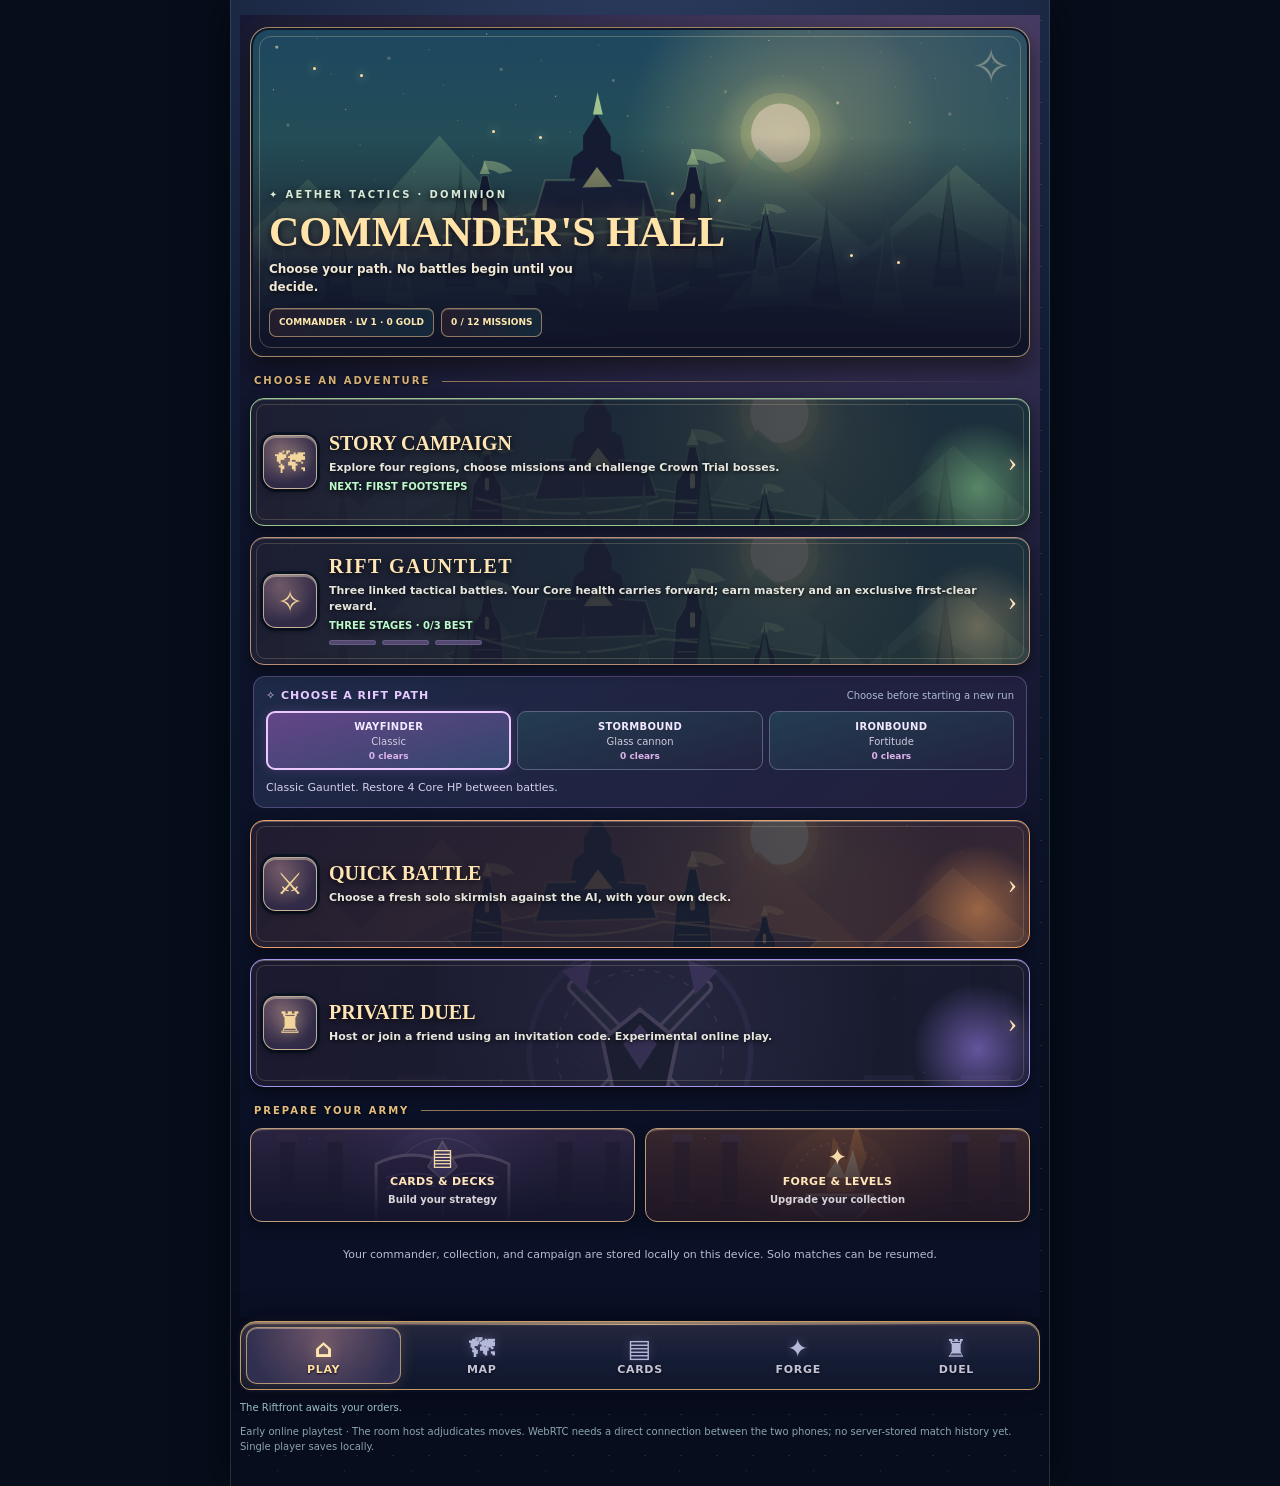
==== index.html @ 0185f3c9 "Expose all 60 mastery cards, progress filters and six career contracts directly in Forge" ====
<!doctype html>
<html lang="en"><head><meta charset="utf-8"><meta name="viewport" content="width=device-width,initial-scale=1,viewport-fit=cover">
<title>Aether Tactics: Dominion — Four Painted Tactical Spells v4.5.5</title>
<meta name="theme-color" content="#17162b"><meta name="description" content="Richer detailed 32-bit-era pixel fantasy. A 55° tactical floating island in a luminous rift.">
<meta name="apple-mobile-web-app-capable" content="yes"><meta name="apple-mobile-web-app-title" content="Dominion">
<link rel="manifest" href="./manifest.webmanifest"><link rel="icon" href="./icon-192.png" sizes="192x192"><link rel="apple-touch-icon" href="./apple-touch-icon.png">
<link rel="stylesheet" href="./v04-style.css"><link rel="stylesheet" href="./v05-style.css"><link rel="stylesheet" href="./v06-style.css"><link rel="stylesheet" href="./v08-onescreen.css"><link rel="stylesheet" href="./v15-grimoire.css"><link rel="stylesheet" href="./v16-ui.css"><link rel="stylesheet" href="./v17-layout.css"><link rel="stylesheet" href="./v18-abilities.css"><link rel="stylesheet" href="./v20-expansion.css"><link rel="stylesheet" href="./v21-progression.css"><link rel="stylesheet" href="./v22-balance.css"><link rel="stylesheet" href="./v30-shell.css?v=31"><link rel="stylesheet" href="./v32-celestial.css?v=32"><link rel="stylesheet" href="./v33-art-fixes.css?v=33"><link rel="stylesheet" href="./v34-art.css?v=34"><link rel="stylesheet" href="./v38-qa.css?v=38"><link rel="stylesheet" href="./v41-campaign-atlas.css?v=41"><link rel="stylesheet" href="./v42-forge-scroll.css?v=42"><link rel="stylesheet" href="./v43-battle.css?v=43"><link rel="stylesheet" href="./v44-encounters.css?v=44"><link rel="stylesheet" href="./v441-bosses.css?v=441"><link rel="stylesheet" href="./v442-story.css?v=442"><link rel="stylesheet" href="./v443-epilogues.css?v=443"><link rel="stylesheet" href="./v444-intel.css?v=4441"><link rel="stylesheet" href="./v446-objective-hud.css?v=446"><link rel="stylesheet" href="./v448-campaign-prep.css?v=448"><link rel="stylesheet" href="./v449-counsel.css?v=449"><link rel="stylesheet" href="./v452-loadouts.css?v=452"><link rel="stylesheet" href="./v46-gauntlet.css?v=460"><link rel="stylesheet" href="./v461-rift-paths.css?v=461"><link rel="stylesheet" href="./v462-masteries.css?v=462">
</head><body><main id="game" data-tab="home">
<header class="battle-header"><div class="battle-brand"><h1 class="logo">AETHER <em>DOMINION</em></h1></div>
 <nav class="menu" aria-label="Game mode"><button id="mode-ai" class="modebtn active">SOLO</button><button id="mode-online" class="modebtn">DUEL</button></nav><div id="battle-mode-tag" class="battle-mode-tag">⚔ SOLO BATTLE</div>
 <div class="battle-actions"><button id="battle-home" type="button" class="smallbtn" aria-label="Open commander hall" title="Choose a game mode">⌂ <span>MENU</span></button><button id="reset" class="smallbtn" aria-label="Start a new match" title="New match">↻ <span>NEW</span></button></div></header>
<section class="lobby hidden" id="lobby"><button type="button" id="close-lobby" class="dismiss-room" aria-label="Close room setup">✕ CLOSE</button>
 <div class="lobby-title">✦ The Duel Chamber</div>
 <p>Battle another commander from anywhere. You host, your friend joins using the same room code. No login needed. Both players must keep the game open.</p>
 <div class="room-controls"><button class="primary" id="make-room">CREATE ROOM</button><input id="roomid" maxlength="8" autocomplete="off" spellcheck="false" placeholder="ROOM CODE" aria-label="Room code"><button class="outline" id="join-room">JOIN</button></div>
 <div id="roomstatus" class="room-status">Ready for a private two-player duel.</div><button class="outline hidden" id="invite" style="margin-top:8px">↗ SHARE INVITE LINK</button>
 <p style="margin-bottom:0">Experimental peer-to-peer connection uses public signaling relays. Some cellular networks may block it; if so, try Wi-Fi. Matches pause if either player disconnects.</p>
</section>
<section class="hud" aria-label="Match status"><div class="core"><div class="core-line"><label>YOUR CORE</label><div class="hpbig" id="selfhp">24 <small>/24</small></div></div><div class="meter"><i id="selfmeter"></i></div></div>
 <div class="mid"><div class="round-line"><small>RD</small><b id="round">1</b></div><span id="turnlabel">YOUR TURN</span></div>
 <div class="core enemy"><div class="core-line"><label>RIVAL CORE</label><div class="hpbig" id="rivalhp">24 <small>/24</small></div></div><div class="meter"><i id="rivalmeter"></i></div></div></section>
<section class="vista" aria-label="Riftfront battle arena"><div class="sky"><div class="moon"></div><div class="beam"></div><div class="mount back"></div><div class="mount"></div></div><div class="vista-top"><span id="arena-label">✦ RIFTFRONT</span><small id="arena-details">BLUE MOVE · RED ATTACK · VIOLET SPELL</small></div><div id="battle-warning" class="battle-warning hidden" role="status" aria-live="polite" aria-atomic="true"><strong id="battle-warning-title"></strong><span id="battle-warning-text"></span></div><div class="arena" id="vista-stage"><canvas id="battle-canvas" aria-label="Angled 32-bit-inspired pixel fantasy tactical battlefield" role="img"></canvas><div id="board" class="board" aria-label="Interactive tactical battlefield">Preparing commands...</div></div>
<div id="gameover" class="overlay hidden"><div class="modal"><div style="font-size:30px">✦</div><h2 id="resulttitle">BATTLE COMPLETE</h2><p id="resultdesc"></p><section id="campaign-epilogue" class="campaign-epilogue hidden" aria-label="Campaign outcome"><div class="epilogue-kicker" id="epilogue-kicker"></div><h3 id="epilogue-speaker"></h3><p id="epilogue-narrative"></p><div class="epilogue-footnote" id="epilogue-footnote"></div></section><button id="next-mission" type="button" class="result-rewards hidden">🗺 CONTINUE CAMPAIGN</button><button id="result-rewards" type="button" class="result-rewards">★ REWARDS & PROGRESS</button><button id="again" class="primary">FIGHT AGAIN</button></div></div></section>
<div class="legend"><span>✦ SPRING +1 AETH</span><span>⌃ RAISED +1 DAMAGE</span><span>◈ ROCKS BLOCK SHOTS</span><span>◆ TAP TILES, NOT SPRITES</span></div>
<section class="command-dock" aria-label="Your cards and turn controls">
 <div class="hint" role="status" aria-live="polite"><div id="instruction"><b>Select a card or allied tile.</b></div><small id="tip">Summon and conquer.</small></div>
 <div class="handtop"><div class="hand-label"><strong>HAND</strong><small id="deckcount"></small></div>
  <div class="hand-tools"><button id="profile-open" type="button" class="profile-open" aria-label="Your player XP and card upgrades">LV 1</button><div class="aeth" aria-label="Available Aeth">✦ <span id="aeth">3</span><small id="capacity"> / 3</small></div>
   <button type="button" id="card-guide" class="guide-open" aria-label="Open the Grimoire collection">▦ GRIMOIRE</button>
   <button type="button" id="rules" class="guide-help" aria-label="How to play" aria-haspopup="dialog">?</button></div>
 </div>
 <div id="hand" class="hand">Preparing cards...</div>
 <div class="actions"><button id="cycle" aria-label="Redraw selected card">↻ <span>REDRAW</span></button><button id="end" class="end">END TURN <span>→</span></button></div>
</section>
<section id="home-screen" class="tab-page" aria-label="Choose your activity">
 <div class="hall-hero"><span class="hall-kicker">✦ AETHER TACTICS · DOMINION</span><h2>COMMANDER'S HALL</h2><p>Choose your path. No battles begin until you decide.</p>
  <div class="hall-stats"><span id="home-player">COMMANDER · LV 1</span><span id="home-progress">0 / 12 MISSIONS</span></div></div>
 <button type="button" id="home-continue" class="hall-continue hidden"><span class="hall-symbol">↪</span><span><strong>CONTINUE YOUR BATTLE</strong><small id="home-current">Resume your saved match</small></span><span class="hall-arrow">›</span></button>
 <div class="hall-section-title">CHOOSE AN ADVENTURE</div>
 <button type="button" id="home-campaign" class="hall-choice hall-story"><span class="hall-symbol">🗺</span><span class="hall-choice-text"><strong>STORY CAMPAIGN</strong><small>Explore four regions, choose missions and challenge Crown Trial bosses.</small><em id="home-next-story">Begin with First Footsteps</em></span><span class="hall-arrow">›</span></button>
 <button type="button" id="home-gauntlet" class="hall-choice hall-gauntlet"><span class="hall-symbol">✧</span><span class="hall-choice-text"><strong>RIFT GAUNTLET</strong><small>Three linked tactical battles. Your Core health carries forward; earn mastery and an exclusive first-clear reward.</small><em id="home-gauntlet-status">READY · 0 / 3 STAGES</em><span class="rift-progress" aria-hidden="true"><i></i><i></i><i></i></span></span><span class="hall-arrow">›</span></button>
 <section class="rift-paths" id="v461-paths" aria-label="Choose your Rift Gauntlet path">
 <div class="rift-paths-heading"><span>✧ CHOOSE A RIFT PATH</span><small>Choose before starting a new run</small></div>
 <div class="rift-path-grid" role="group" aria-label="Gauntlet difficulty and route">
  <button type="button" data-rift-path="wayfinder" aria-pressed="true"><b>WAYFINDER</b><small>Classic</small><em id="rift-clear-wayfinder">0 clears</em></button>
  <button type="button" data-rift-path="stormbound" aria-pressed="false"><b>STORMBOUND</b><small>Glass cannon</small><em id="rift-clear-stormbound">0 clears</em></button>
  <button type="button" data-rift-path="ironbound" aria-pressed="false"><b>IRONBOUND</b><small>Fortitude</small><em id="rift-clear-ironbound">0 clears</em></button>
 </div>
 <p id="rift-path-detail" role="status">Restore 4 Core HP between battles.</p>
</section>
 <button type="button" id="home-quick" class="hall-choice hall-skirmish"><span class="hall-symbol">⚔</span><span class="hall-choice-text"><strong>QUICK BATTLE</strong><small>Choose a fresh solo skirmish against the AI, with your own deck.</small></span><span class="hall-arrow">›</span></button>
 <button type="button" id="home-duel" class="hall-choice hall-private"><span class="hall-symbol">♜</span><span class="hall-choice-text"><strong>PRIVATE DUEL</strong><small>Host or join a friend using an invitation code. Experimental online play.</small></span><span class="hall-arrow">›</span></button>
 <div class="hall-section-title">PREPARE YOUR ARMY</div>
 <div class="hall-shortcuts"><button type="button" id="home-cards">▤ <strong>CARDS & DECKS</strong><small>Build your strategy</small></button><button type="button" id="home-forge">✦ <strong>FORGE & LEVELS</strong><small>Upgrade your collection</small></button></div>
 <p class="hall-footnote">Your commander, collection, and campaign are stored locally on this device. Solo matches can be resumed.</p>
</section>
<section id="campaign-screen" class="tab-page hidden" aria-label="Riftfront campaign">
 <div class="page-top"><span class="eyebrow">DOMINION · STORY CAMPAIGN</span><h2>RIFTFRONT CONQUEST</h2><p>Conquer four regions. Face veteran commanders, unusual objectives and ancient guardians.</p></div>
 <div class="campaign-meta"><span id="campaign-count">0 / 12 MISSIONS</span><span id="campaign-stars">✦ 0 SIGILS</span></div>
 <div id="campaign-regions" class="campaign-regions"></div>
 <section class="trials-section"><div class="trials-head"><span>✧ ENDGAME</span><h3>THE CROWN TRIALS</h3><p>Three escalating ancient-guardian battles, unlocked by completing the campaign.</p></div><div id="trial-list" class="trial-list"></div></section>
</section>
<section id="duel-screen" class="tab-page hidden" aria-label="Online duels">
 <div class="page-top"><span class="eyebrow">COMMANDER VERSUS COMMANDER</span><h2>THE DUEL CHAMBER</h2><p>Bring your own 24-card deck and challenge a friend. Solo progress remains saved.</p></div>
 <div class="duel-features"><div><b>⚔ PRIVATE DUEL</b><p>Host or join using a shareable room code.</p></div><div><b>◇ FAIR PLAY</b><p>Card levels are equalized, and both decks are verified by the host.</p></div><div><b>◈ CONNECTION STATUS</b><p id="duel-connection">Not connected. Direct peer-to-peer play is experimental.</p></div></div>
 <button id="duel-launch" type="button" class="main-cta">OPEN DUEL CHAMBER</button>
 <button id="duel-return" type="button" class="secondary-cta">RETURN TO HALL</button>
 <button id="duel-solo" type="button" class="secondary-cta">RESTORE SOLO BATTLE</button>
 <div class="duel-note">Two physical devices and their network connection are required to verify live duels. No ranked matchmaking or remote account saves.</div>
</section>
<nav id="bottom-tabs" class="bottom-tabs" aria-label="Main game navigation">
 <button type="button" data-page="home" class="selected" aria-current="page"><span class="nav-icon">⌂</span><span>PLAY</span></button>
 <button type="button" data-page="campaign"><span class="nav-icon">🗺</span><span>MAP</span></button>
 <button type="button" data-page="cards"><span class="nav-icon">▤</span><span>CARDS</span></button>
 <button type="button" data-page="forge"><span class="nav-icon">✦</span><span>FORGE</span></button>
 <button type="button" data-page="duel"><span class="nav-icon">♜</span><span>DUEL</span></button>
</nav>
<section id="codex" class="codex hidden" role="dialog" aria-modal="true" aria-labelledby="codex-title">
  <div class="codex-panel">
    <div class="codex-header"><div><span class="codex-kicker">✧ COMMANDER'S REFERENCE</span><h2 id="codex-title">THE GRIMOIRE</h2></div><button type="button" id="codex-profile" class="build-deck-launch">★ LEVELS</button><button type="button" id="open-builder" class="build-deck-launch">⚒ BUILD DECK</button><button id="codex-close" class="codex-close" type="button" aria-label="Close card information">✕</button></div>
    <div id="codex-library" class="codex-library">
      <div id="codex-tabs" class="codex-tabs" role="group" aria-label="Cards to browse">
        <button type="button" data-tab="hand" class="active">HAND <span id="codex-hand-count">4</span></button>
        <button type="button" data-tab="deck">COLLECTION <span id="codex-deck-count">21</span></button>
      </div>
      <div id="codex-filters" class="codex-filters" role="group" aria-label="Card type"><button type="button" data-filter="all" class="active">ALL</button><button type="button" data-filter="units">UNITS</button><button type="button" data-filter="spells">SPELLS</button></div>
      <p id="codex-intro" class="codex-intro"></p>
      <div id="codex-list" class="codex-list" aria-label="Available card descriptions"></div>
    </div>
    <div id="codex-detail" class="codex-detail hidden">
      <button id="codex-back" class="codex-back" type="button">← CARD LIST</button>
      <div id="codex-detail-body" class="codex-detail-body"></div>
    </div>
    <div class="codex-footer"><span class="codex-safe-icon">✓</span> CARD REFERENCE · NO ACTIONS SPENT</div>
  </div>
</section>

<section id="deck-builder" class="deck-builder hidden" role="dialog" aria-modal="true" aria-labelledby="deck-builder-title">
 <div class="deck-panel">
 <header class="deck-header"><div><span>COMMANDER'S ARMORY</span><h2 id="deck-builder-title">BUILD YOUR DECK</h2><p id="deck-status">Choose a strategy for your next match.</p></div><button id="deck-close" type="button" aria-label="Close deck builder">✕</button></header>
 <div class="deck-content">
  <section class="loadout-vault" aria-label="Saved deck slots">
   <div class="loadout-vault-head"><strong>✦ COMMANDER'S DECK VAULT</strong><small>3 personal loadouts</small></div>
   <div id="deck-slots" class="deck-slots" role="group" aria-label="Choose a saved deck">
    <button type="button" data-slot="0">DECK I</button>
    <button type="button" data-slot="1">DECK II</button>
    <button type="button" data-slot="2">DECK III</button>
   </div>
   <div class="vault-name-row"><label for="deck-slot-name">DECK NAME</label>
    <input id="deck-slot-name" type="text" maxlength="24" autocomplete="off" spellcheck="false" placeholder="Name your strategy"></div>
   <p class="loadout-vault-note">Switching slots previews a deck. Saving equips it for your NEXT battle; your current match is untouched.</p>
  </section>
  <div id="deck-presets" class="deck-presets" role="group" aria-label="Choose a playstyle">
   <button type="button" data-preset="Balanced">BALANCED<small>Versatile</small></button>
   <button type="button" data-preset="Assault">ASSAULT<small>Aggressive</small></button>
   <button type="button" data-preset="Fortress">FORTRESS<small>Defensive</small></button>
   <button type="button" data-preset="Arcane">ARCANE<small>Spellcraft</small></button>
   <button type="button" data-preset="Skirmish">SKIRMISH<small>Mobility</small></button>
   <button type="button" data-preset="Echo">ECHO<small>Recursion</small></button>
   <button type="button" data-preset="Ritual">RITUAL<small>Sacrifice</small></button>
  </div>
  <div class="deck-tallies"><b><span id="deck-size">24/24</span> CARDS</b><span><b id="deck-unit-count">16</b> UNITS</span><span><b id="deck-spell-count">8</b> SPELLS</span></div>
  <p class="deck-instructions">Tap − to remove cards, then + to replace them. Up to 3 copies each; at least 12 units and 3 unit types; at most 2 mythics.</p>
  <div id="deck-cards" class="deck-cards" aria-label="Choose the contents of your deck"></div>
 </div>
 <footer class="deck-bottom"><p id="deck-validation" role="status">Deck ready.</p><div class="deck-buttons"><button type="button" id="deck-cancel">CANCEL</button><button type="button" id="deck-save">SAVE FOR NEXT MATCH</button></div></footer>
 </div>
</section>
<section id="player-profile" class="player-profile hidden" role="dialog" aria-modal="true" aria-labelledby="profile-title">
 <div class="profile-panel">
  <header class="profile-head"><div><span>✦ COMMANDER PROGRESSION</span><h2 id="profile-title">YOUR LEGACY</h2></div><button id="profile-close" type="button" aria-label="Close profile">✕</button></header>
  <div class="profile-body">
   <section class="profile-level-card">
    <div class="profile-rank"><div class="profile-level-number">LV <b id="player-level">1</b></div><div><strong>COMMANDER LEVEL</strong><small id="profile-xp-label">0 / 90 XP</small></div></div>
    <div class="profile-xp-bar"><i id="profile-xp-meter"></i></div>
    <div class="profile-currencies"><span>◈ <b id="profile-gold">0</b> GOLD</span><span>⚔ <b id="profile-wins">0</b> WINS</span><span>◆ <b id="profile-matches">0</b> MATCHES</span></div>
   </section>
   <section class="profile-rewards"><h3>LATEST MATCH</h3><p id="profile-reward-text">Complete a match to earn XP, gold and card copies.</p></section>
   <section class="rift-mastery" aria-label="Card mastery challenges"><div class="rift-mastery-heading"><span>✧ CARD MASTERIES</span><strong>BRONZE · SILVER · GOLD</strong></div><p>Play cards during solo battles to advance mastery. Earn a one-time gold reward for each tier on victory.</p><div class="v462-mastery-controls" role="group" aria-label="Filter card mastery list">
  <button type="button" data-mastery-filter="active" aria-pressed="true">PROGRESS</button>
  <button type="button" data-mastery-filter="all" aria-pressed="false">ALL 60</button>
  <button type="button" data-mastery-filter="gold" aria-pressed="false">GOLD</button>
 </div>
 <div id="v462-mastery-count" class="v462-mastery-count" role="status">60 original cards</div>
 <div id="v46-masteries" class="rift-mastery-list"></div>
 <div class="v462-contracts-heading"><span>✦ MASTERY CONTRACTS</span><small>Once-only earned rewards</small></div>
 <div id="v462-contracts" class="v462-contract-list" aria-label="Mastery contracts"></div></section><div id="profile-achievements" class="profile-achievements">MILESTONES · 0/6</div><div class="profile-upgrade-heading"><h3>CARD UPGRADES</h3><p>Collect card copies from matches, then spend gold to upgrade. Every card is available at level 1.</p></div>
   <div id="profile-upgrade-list" class="profile-upgrade-list" aria-label="Card upgrades"></div>
  </div>
  <footer class="profile-footer"><span>Upgrades affect solo matches only. Duels use equal stats.</span><button id="profile-done" type="button">BACK TO GAME</button></footer>
 </div>
</section>
<div id="feed" class="feed">Riftfront Valley is waking.</div>
<div class="alert">Early online playtest · The room host adjudicates moves. WebRTC needs a direct connection between the two phones; no server-stored match history yet. Single player saves locally.</div>
<section id="rules-sheet" class="rules-sheet hidden" role="dialog" aria-modal="true" aria-labelledby="rules-title">
  <div class="rules-panel">
    <header class="rules-panel-head">
      <div><span class="rules-eyebrow">✦ FIELD MANUAL</span><h2 id="rules-title">How to Play</h2><p>Quick reference for your next command</p></div>
      <button id="rules-close" type="button" aria-label="Close game guide">✕</button>
    </header>
    <div class="rules-content">
      <div class="rules-section"><span class="rules-symbol blue">01</span><div><h3>Choose a card, then a tile</h3><p>Tap a card in your hand to summon a unit or prepare a spell. Choose a highlighted ground square—not the character artwork—to use it.</p></div></div>
      <div class="rules-section"><span class="rules-symbol teal">02</span><div><h3>Move and attack</h3><p>Select an allied tile. Each ready unit can move once and attack once per turn. Blue tiles are moves, red are attacks, and violet tiles are spells.</p></div></div>
      <div class="rules-section"><span class="rules-symbol gold">03</span><div><h3>Use terrain to your advantage</h3><p>Hold springs for bonus Aeth each turn. Striking downhill from raised ground adds 1 damage. Rocks block ranged attacks.</p></div></div>
      <div class="rules-section"><span class="rules-symbol rose">04</span><div><h3>Build your army</h3><p>Aeth grows across rounds, up to 10 base capacity. Mythic creatures require sacrifices; inspect any card with its <b>i</b> icon for exact details.</p></div></div>
      <div class="rules-section"><span class="rules-symbol blue">05</span><div><h3>Win the duel</h3><p>Reduce the opposing Core from 24 HP to zero. After 24 rounds, score remaining Core HP first, then held springs and surviving units. Exact ties are draws. Online duels are experimental.</p></div></div>
    </div>
    <footer class="rules-panel-foot"><button id="rules-done" type="button">BACK TO BATTLE</button></footer>
  </div>
</section>
</main>
<script defer src="./v21-art.js"></script><script defer src="./v34-art.js?v=34"></script><script defer src="./v35-battle-art.js?v=35"></script><script defer src="./v37-art-unity.js?v=40"></script><script defer src="./v45-spell-art.js?v=4502"></script><script defer src="./v453-creature-art.js?v=453"></script><script defer src="./v454-creature-art.js?v=454"></script><script defer src="./v455-spell-art.js?v=455"></script><script defer src="./v456-creature-art.js?v=456"></script><script defer src="./v457-spell-art.js?v=457"></script><script defer src="./v458-creature-art.js?v=458"></script><script>window.DOMINION_V45_ART_RELEASE=true</script><script>window.DOMINION_V453_ART_RELEASE=true</script><script>window.DOMINION_V454_ART_RELEASE=true</script><script>window.DOMINION_V455_ART_RELEASE=true</script><script>window.DOMINION_V456_ART_RELEASE=true</script><script>window.DOMINION_V457_ART_RELEASE=true</script><script>window.DOMINION_V458_ART_RELEASE=true</script><script defer src="./v30-campaign-data.js?v=443"></script><script defer src="./v45-engine.js?v=462"></script><script defer src="./v45-scene.js?v=458"></script><script type="module" src="./v30-net.js"></script>
<script>if('serviceWorker' in navigator){addEventListener('load',()=>navigator.serviceWorker.register('./sw.js').catch(()=>{}))}</script>
<script defer src="./v30-shell.js?v=41"></script><script defer src="./v46-gauntlet.js?v=462"></script><script defer src="./v32-details.js?v=32"></script><script defer src="./v41-campaign-atlas.js?v=449"></script></body></html>
---- v04-style.css ----
:root{color-scheme:dark}*{box-sizing:border-box}html,body{margin:0;min-height:100%;background:#060e1b;color:#ecf5eb;font-family:system-ui,-apple-system,Segoe UI,sans-serif}button,input{font:inherit}button{cursor:pointer;touch-action:manipulation}button:disabled{opacity:.42;cursor:default}#game{max-width:790px;min-height:100vh;margin:0 auto;background:radial-gradient(ellipse at 50% 5%,#203e4d,#0c1b2d 50%,#071120);padding:13px 11px 30px;overflow:hidden}header{display:flex;justify-content:space-between;align-items:center;gap:10px;border-bottom:1px solid #a4bd9a33;padding-bottom:12px}.eyebrow{font-size:9px;letter-spacing:2.5px;text-transform:uppercase;color:#8de8c8;font-weight:900}.logo{font:900 clamp(22px,5.9vw,38px)/.92 Georgia,serif;color:#ffefcf;margin:5px 0;text-shadow:0 3px 9px #000}.logo em{display:block;color:#e7bb7d;letter-spacing:2px;font-style:normal}.subtitle{letter-spacing:1.8px;text-transform:uppercase;font-size:9px;color:#88b4b2}.smallbtn{background:linear-gradient(#294956,#162b3c);border:1px solid #7b907e;color:#e2ddc6;padding:9px 11px;border-radius:8px;font-size:11px;font-weight:800}.menu{display:flex;gap:8px;margin:12px 0 10px}.modebtn{flex:1;text-transform:uppercase;letter-spacing:.75px;border-radius:9px;border:1px solid #475e67;color:#bbcfd1;background:#122838;padding:11px 8px;font-size:11px;font-weight:900}.modebtn.active{color:#152637;background:linear-gradient(#f8dfa6,#c6a56b);border-color:#ffe5ae}.lobby{margin:10px 0 13px;padding:13px;border:1px solid #8ea39088;background:linear-gradient(135deg,#253f49,#122737);border-radius:12px;box-shadow:inset 0 1px #d2ffe52a}.lobby-title{font:700 18px Georgia,serif;color:#f4dba8}.lobby p{font-size:11px;line-height:1.5;color:#b6ced0;margin:7px 0 10px}.room-controls{display:flex;gap:7px;flex-wrap:wrap}.room-controls input{width:102px;min-width:0;flex:1;border:1px solid #67928c;background:#0b2130;color:#f4efd7;letter-spacing:2px;text-transform:uppercase;padding:11px;border-radius:8px;font-size:14px;font-weight:900}.primary{background:linear-gradient(#f3d493,#c79758);color:#162a36;border:1px solid #ffebbb;border-radius:9px;padding:10px 13px;font-size:12px;font-weight:900}.outline{background:#16303c;color:#d4ebdc;border:1px solid #699589;border-radius:9px;padding:10px 12px;font-size:12px;font-weight:800}.room-status{font-size:11px;color:#a0dfd0;margin-top:9px;min-height:14px}.room-display{font:bold 23px Georgia,serif;letter-spacing:5px;color:#ffe0a9}.hidden{display:none!important}.hud{display:grid;grid-template-columns:1fr 74px 1fr;gap:7px;margin:10px 0}.core{border:1px solid #5aa69a;padding:10px;border-radius:10px;background:linear-gradient(120deg,#164e4d,#112935)}.core.enemy{background:linear-gradient(120deg,#482e48,#251f38);border-color:#97647a;text-align:right}.core label{display:block;color:#94f4d2;font-size:9px;font-weight:900;letter-spacing:1px;text-transform:uppercase}.core.enemy label{color:#f2adbd}.hpbig{font:800 25px Georgia,serif;margin:4px 0;color:#f7f0df}.hpbig small{font:11px system-ui;color:#91bdba}.meter{height:5px;background:#051e29;border-radius:7px;overflow:hidden}.meter i{display:block;background:#77f5d2;height:100%;width:100%}.core.enemy .meter i{background:#f183a0}.mid{text-align:center;display:grid;align-content:center}.mid small{color:#e8c582;font-size:9px;letter-spacing:1px;font-weight:800}.mid b{font:900 30px Georgia,serif}.mid span{font-size:9px;color:#aac6c3}.vista{border:2px solid #8d795b;position:relative;overflow:hidden;border-radius:14px;box-shadow:0 11px 25px #0009,inset 0 0 0 4px #111f2d;background:linear-gradient(#224b5a,#19374a 45%,#101c2b)}.sky{height:66px;position:absolute;left:0;right:0;top:0;overflow:hidden;pointer-events:none;background:linear-gradient(#142c4b,#315b69 74%,#23434b)}.moon{position:absolute;width:44px;height:44px;top:6px;right:12%;background:#d1e8c2;border-radius:50%;box-shadow:0 0 24px #9eeada88}.mount{position:absolute;bottom:-9px;height:45px;width:140%;left:-20%;background:#152d3e;clip-path:polygon(0 100%,0 76%,8% 71%,14% 31%,19% 63%,28% 16%,34% 64%,42% 48%,47% 7%,53% 62%,61% 30%,70% 60%,78% 20%,84% 55%,92% 34%,100% 80%,100% 100%)}.mount.back{bottom:-1px;opacity:.55;transform:scaleX(-1);background:#49757c}.beam{position:absolute;top:0;left:29%;width:23px;height:100px;background:linear-gradient(90deg,transparent,#7de5e51a,transparent);transform:rotate(18deg)}.vista-top{height:70px;position:relative;z-index:1;display:flex;justify-content:space-between;align-items:flex-start;padding:10px 12px;color:#f5e3ad;letter-spacing:1.3px;font-weight:800;font-size:10px;text-shadow:0 2px 5px #000}.vista-top small{font-size:9px;color:#a6dddb}.arena{position:relative;z-index:2;margin:0 6px 11px;border:3px solid #a38e65;background:repeating-linear-gradient(90deg,#223f4a 0px,#223f4a 8px,#1b3742 9px,#1b3742 17px);border-radius:9px;padding:7px 5px 9px;box-shadow:inset 0 3px #d8bc8a88,inset 0 0 12px #101828,0 5px #091521}.board{display:grid;grid-template-columns:repeat(7,minmax(0,1fr));gap:2px;position:relative}.tile{min-width:0;height:clamp(43px,11.5vw,69px);display:flex;align-items:center;justify-content:center;position:relative;padding:0;border:1px solid #486978;background:linear-gradient(155deg,#496d74,#315160 70%,#193b48);border-radius:3px;box-shadow:inset 0 2px #a0c3b14a,inset -2px -4px #0a2738,0 2px #0b2630;isolation:isolate;overflow:visible}.tile.dark{background:linear-gradient(155deg,#61556d,#48435c 70%,#302f47)}.tile.lit{background:linear-gradient(155deg,#397d7a,#2a625d 70%,#1b4346)}.tile.high{box-shadow:inset 0 3px #e6dab69e,inset 0 -7px #071d28,0 3px #050f18;border-top:3px solid #c4bda3}.tile.rock{background:linear-gradient(160deg,#4f6270,#2a3e50)}.tile.spring{background:radial-gradient(ellipse,#418d87,#245d66 85%);box-shadow:inset 0 0 20px #72f7d18f}.tile.showmove{outline:2px solid #9edcff;outline-offset:-3px;background:#346d85}.tile.showattack{outline:2px solid #ff99ae;outline-offset:-3px;background:#894c66}.tile.showdeploy{outline:2px solid #a1ffdb;outline-offset:-3px;box-shadow:inset 0 0 21px #88e8cd70}.tile.selected{outline:3px solid #ffe7a0;outline-offset:-3px;z-index:4}.tile.tribute{outline:3px solid #ff9680;outline-offset:-3px;z-index:3}.tile:active{filter:brightness(1.3)}.tile .unitimg{width:88%;height:112%;object-fit:contain;position:absolute;left:6%;bottom:4%;image-rendering:pixelated;filter:drop-shadow(0 4px 3px #0009);animation:floaty 2s ease-in-out infinite alternate}.tile .unitimg.boss{width:118%;left:-9%;height:146%;bottom:-1%;z-index:2}.tile .unitimg.foe{filter:hue-rotate(295deg) saturate(.9) drop-shadow(0 4px 3px #000b)}@keyframes floaty{from{transform:translateY(1px)}to{transform:translateY(-3px)}}.tile .hpstrip{position:absolute;bottom:1px;left:10%;right:10%;height:4px;background:#081823;border:1px solid #0d1f28;z-index:4}.tile .hpstrip i{display:block;height:100%;background:#77f5d5}.tile.enemyunit .hpstrip i{background:#fa91ad}.tile .num{position:absolute;right:1px;top:1px;background:#0d2738c9;color:#e9fff2;border:1px solid #a0b9af;border-radius:5px;font-size:9px;font-weight:900;padding:0 2px;z-index:4}.tile .dot{position:absolute;top:2px;left:3px;background:#d0ffd2;width:6px;height:6px;border-radius:50%;box-shadow:0 0 7px #bcffca;z-index:5}.tile .terrainimg{width:85%;height:89%;object-fit:contain;image-rendering:pixelated;filter:drop-shadow(0 3px 5px #0009)}.tile .rune{font:19px Georgia,serif;color:#c9e7d733}.tile .up{position:absolute;top:0;right:2px;font-size:12px;color:#f6dfac}.legend{display:flex;flex-wrap:wrap;gap:5px;margin:9px 0}.legend span{font-size:9px;color:#b9d1c8;border:1px solid #4f6b6a55;background:#18303e;border-radius:5px;padding:5px 7px}.hint{border-left:3px solid #efd29b;border-radius:5px;background:linear-gradient(110deg,#294655,#142c3b);padding:11px 10px;min-height:60px;color:#e6f5e8;line-height:1.5;font-size:12px}.hint b{color:#ffdea1}.hint small{display:block;color:#a9c9c7;font-size:10px;margin-top:4px}.handtop{display:flex;align-items:center;justify-content:space-between;margin:13px 0 8px}.handtop strong{letter-spacing:1.6px;font-size:11px;color:#f1d29c}.handtop strong small{color:#92b5bb;font-weight:500;letter-spacing:0}.aeth{font:900 24px Georgia,serif;color:#a2f9df}.aeth small{font:12px system-ui;color:#8cb9c2}.hand{display:flex;gap:9px;overflow-x:auto;scroll-snap-type:x mandatory;padding:3px 1px 12px;-webkit-overflow-scrolling:touch}.card{flex:0 0 clamp(137px,36%,181px);min-height:224px;scroll-snap-align:start;border:2px solid #a68f71;border-radius:9px;padding:5px;display:flex;flex-direction:column;text-align:left;color:#f9eed6;background:linear-gradient(140deg,#3e5962,#172e3c 67%);box-shadow:0 4px 12px #0009,inset 0 0 0 2px #0d2730}.card.spell{background:linear-gradient(140deg,#574764,#252c49);border-color:#a78eaf}.card.boss{background:linear-gradient(140deg,#755b48,#393347);border-color:#f2c984}.card.picked{border-color:#b8ffe0;box-shadow:0 0 0 2px #56ffce55,0 8px 18px #0009}.card.cant{opacity:.48}.cardtop{display:flex;align-items:center;justify-content:space-between;gap:4px;font-size:8px;text-transform:uppercase;color:#dfdac9;letter-spacing:.8px}.cost{display:grid;place-items:center;min-width:26px;height:26px;border:2px solid #d5fff0;border-radius:50%;background:#68bcb7;color:#0c2735;font:900 16px Georgia,serif}.portrait{width:100%;height:103px;background:radial-gradient(ellipse,#608d87,#1b3444 75%);border:1px solid #c1cbb09c;margin:5px 0;position:relative;overflow:hidden}.card.spell .portrait{background:radial-gradient(ellipse,#786b9f,#292a4b 80%)}.portrait img{width:98px;height:118px;image-rendering:pixelated;position:absolute;left:50%;top:0;transform:translateX(-50%);filter:drop-shadow(0 3px 5px #0009)}.cardname{font:800 14px Georgia,serif;line-height:1.1;min-height:31px}.carddesc{font-size:10px;color:#c9d7d0;line-height:1.3;margin:5px 0;flex:1}.cardstats{border-top:1px solid #b6d9c366;color:#a6f7df;font-weight:800;font-size:10px;padding:6px 0 2px}.actions{display:flex;gap:7px;margin-top:2px}.actions button{border-radius:9px;border:1px solid #64837f;background:#1b3544;color:#dfefdb;padding:12px 10px;font-size:11px;font-weight:900}.actions .end{flex:1;color:#102738;background:linear-gradient(#f5dea8,#ceaa6b);border-color:#ffe7ae}.feed{font-size:10px;color:#8caeb5;margin-top:10px;line-height:1.5}.overlay{position:absolute;inset:0;z-index:8;display:flex;align-items:center;justify-content:center;background:#091524e0;padding:20px}.overlay .modal{padding:20px;border:1px solid #e8c992;background:linear-gradient(#274854,#162938);text-align:center;border-radius:13px;max-width:350px}.modal h2{font:900 26px Georgia,serif;color:#f4d89f}.alert{font-size:10px;line-height:1.45;color:#96b8bf;margin-top:10px}@media(max-width:365px){#game{padding:9px 6px 16px}.tile{height:40px}.card{flex-basis:127px;min-height:214px}.portrait{height:90px}.portrait img{width:90px;height:104px}}
---- v05-style.css ----
/* Riftfront Citadel — visual overhaul v0.5 */
#game{max-width:820px;background:
radial-gradient(ellipse 80% 19% at 50% 0%,#355b70 0%,transparent 80%),
linear-gradient(#091b2e,#0b1828 42%,#0a1222);padding:15px 9px 32px}
#game header{border-bottom:1px solid #a8c9b34d;box-shadow:0 8px 16px #0003;padding:5px 5px 15px}
#game .logo{font-size:clamp(23px,5.8vw,39px);filter:drop-shadow(0 2px 3px #071021)}
#game .logo em{text-shadow:0 0 12px #d2a36f33}
#game .eyebrow{color:#8ce5d4}
#game .subtitle{color:#9fb1b3}
#game .vista{background:#09182a;border:3px solid #b3a07c;border-radius:13px;
box-shadow:inset 0 0 0 3px #223847,0 9px 32px #000a,0 0 27px #68c6b322;overflow:hidden}
#game .vista .sky{display:none}
#game .vista-top{height:37px;align-items:center;display:flex;padding:0 11px;
background:linear-gradient(90deg,#203746,#34555d,#203746);
border-bottom:2px solid #b4a57caa;position:relative;z-index:2;font-size:10px;color:#f2d4a3}
#game .vista-top small{font-size:9px;color:#b6ddd3}
#game .arena{border:0;border-radius:0;background:transparent;box-shadow:none;
margin:0;padding:0;width:100%;position:relative;overflow:hidden}
#battle-canvas{display:block;width:100%;height:auto;aspect-ratio:3 / 4;image-rendering:pixelated;
touch-action:none;user-select:none;-webkit-user-select:none;cursor:crosshair;background:#102941}
#game #board{display:none!important}
#game .core{background:linear-gradient(#1f5156,#152d3e);box-shadow:inset 0 1px #a1fff030}
#game .core.enemy{background:linear-gradient(#4b344e,#272338)}
#game .menu button{box-shadow:inset 0 1px #ffffff22}
#game .card{background:linear-gradient(150deg,#466d77,#263b4c 30%,#152736);
border:2px solid #c6af86;box-shadow:inset 0 0 0 2px #10283e,0 5px 16px #000b;
border-radius:11px}
#game .card.boss{background:linear-gradient(#6f5e54,#293447 58%,#1c2538)}
#game .card.spell{background:linear-gradient(#625876,#2b3151 54%,#1b2337)}
#game .card.picked{box-shadow:0 0 0 2px #90ffe1,0 0 18px #69e7c770;transform:translateY(-3px)}
#game .portrait{height:132px;border:2px solid #baac85;background:
radial-gradient(ellipse at 50% 60%,#91c6ad6b,transparent 61%),
linear-gradient(155deg,#223950,#497b7a 70%,#203948)}
#game .portrait:after{content:"";position:absolute;inset:0;pointer-events:none;
background:linear-gradient(115deg,transparent 27%,#ffffff12 33%,transparent 37%),linear-gradient(to top,#101e395c,transparent 60%)}
#game .card.spell .portrait{background:radial-gradient(ellipse at 55% 45%,#9f91ba88,transparent 60%),linear-gradient(#383454,#181f3a)}
#game .portrait img{width:124px;height:154px;top:-13px;max-width:none;image-rendering:pixelated;
filter:drop-shadow(0 6px 3px #071222a0)}
#game .cardname{font:800 15px Georgia,serif;color:#ffedc5}
#game .cardstats{color:#96f6dc}
#game .hint{border-left:4px solid #e1c38b;background:linear-gradient(110deg,#315665,#1a3044);
box-shadow:inset 0 1px #b6f5d322}
#game .feed{color:#9cc2c7}
#game .alert{color:#89a5ac}
@media(min-width:640px){#game .portrait{height:154px}#game .portrait img{width:152px;height:192px;top:-14px}}
@media(max-width:365px){#game{padding:9px 5px 20px}#game .vista-top{height:34px;font-size:9px}#game .vista-top small{font-size:8px}
#game .portrait{height:117px}#game .portrait img{width:112px;height:142px}
#game .card{flex-basis:133px}}

/* Pixel-art portrait display safeguards and atmospheric miniature environment */
#game .portrait{isolation:isolate;overflow:hidden}
#game .portrait::before{content:"";position:absolute;z-index:0;inset:0;
background:
linear-gradient(135deg,transparent 40%,#98bbaf39 40.5%,#98bbaf39 41.5%,transparent 42%),
linear-gradient(165deg,transparent 53%,#081e335c 54%,transparent 55%),
linear-gradient(to top,#071a2acf 0%,transparent 51%);
clip-path:polygon(0 100%,0 32%,11% 35%,15% 11%,20% 33%,27% 29%,30% 0,35% 29%,66% 31%,70% 18%,76% 37%,87% 31%,96% 12%,100% 36%,100% 100%)}
#game .portrait img{display:block!important;position:absolute!important;z-index:2!important;
object-fit:contain!important;opacity:1!important;visibility:visible!important;
image-rendering:pixelated!important;pointer-events:none!important}
#game .portrait:after{z-index:3}
#game .card.boss .portrait{box-shadow:inset 0 0 17px #eabf6c55}
#game .card.spell .portrait{box-shadow:inset 0 0 18px #bb9bff55}
---- v06-style.css ----
/* Aether Tactics: Dominion v0.6 — illustrated game-art UI */
#game{background:
radial-gradient(ellipse at 50% -10%,#3b6d7a50,transparent 43%),#081725;
border-left:1px solid #547e8052;border-right:1px solid #547e8052;
box-shadow:0 0 42px #0008}
#game .logo{font-family:Georgia,serif;color:#ffefd0;letter-spacing:-.45px;
text-shadow:0 2px 0 #553e38,0 0 14px #ebbd704f}
#game .logo em{color:#eacc8c;text-shadow:0 2px 1px #46372e,0 0 16px #ffd58f55}
#game .vista{border:4px double #efc993;border-radius:13px;
box-shadow:0 0 0 2px #31455f,0 9px 28px #000e,0 0 17px #e2b36c30;
background:#182a44}
#game .vista-top{background:linear-gradient(90deg,#18283c,#355365 48%,#18283c);
border-bottom:2px solid #c5a87b;box-shadow:0 3px 8px #0008;color:#ffe7b8;font-weight:900}
#game .vista-top:after{content:"✦";position:absolute;left:49%;bottom:-11px;color:#8af9ed;
text-shadow:0 0 9px #7ae8dd;font-size:14px;background:#1d3646;border:1px solid #cbad83;border-radius:50%;padding:0 5px}
#game .hud .core{border:2px solid #bda378;background:linear-gradient(130deg,#284e62,#11293e);
box-shadow:inset 0 0 0 1px #f4dfae52,inset 0 -15px 28px #020b1855,0 4px 12px #0007}
#game .hud .core.enemy{background:linear-gradient(135deg,#683943,#2a283f);
border-color:#bd8b7d}
#game .hud .core label{color:#fee5b0}
#game .hud .core .hpbig{color:#fff1db;text-shadow:0 1px 3px #000}
#game .core .meter{border:1px solid #0c2231;height:7px}
#game .mid{color:#f9e3c1}
#game .mid b{text-shadow:0 0 9px #ffc7795a}
#game #battle-canvas{image-rendering:auto;
border:0;background:#14283b;
filter:saturate(1.15) contrast(1.06);
cursor:crosshair}
#game .legend{justify-content:center}
#game .legend span{border-color:#b19c715e;color:#ccddcf;background:#1f3349}
#game .hint{background:linear-gradient(110deg,#3a5360,#192f48);border-color:#f1cd90}
#game .card{border:3px solid #b89a68;border-radius:9px;
background:linear-gradient(#ad9870 0,#324e5c 7%,#142d42 80%,#101e34 100%);
box-shadow:inset 0 0 0 2px #dfc08a82,inset 0 0 0 4px #1e3046,0 7px 16px #0009}
#game .card.boss{border-color:#f0c078;background:linear-gradient(#826d54,#35324f 35%,#1e2e46)}
#game .card.spell{border-color:#c39db7;background:linear-gradient(#78627b,#332c4e 40%,#1d2b42)}
#game .card.picked{border-color:#d6f9d8;outline:2px solid #7be2d6;outline-offset:1px}
#game .portrait{height:clamp(119px,28vw,158px);margin:5px 0 8px;
border:2px solid #c5a772;outline:1px solid #172638;
background:linear-gradient(#31586b,#1b3450);overflow:hidden}
#game .portrait::before{content:none}
#game .portrait:after{background:linear-gradient(to top,#061928cc,transparent 43%);
pointer-events:none;z-index:3}
#game .illustrated-portrait{display:block;position:absolute;inset:0;
background-image:url('./art/cards.png');
background-repeat:no-repeat;background-size:700% 110%;
background-position:var(--art-pos,0%) top;image-rendering:auto;
filter:saturate(1.15) contrast(1.06)}
#game .portrait img{max-width:100%;max-height:100%;object-fit:contain}
#game .cardname{font:800 15px/1.12 Georgia,serif;color:#fff0d2;text-shadow:0 1px 2px #000;
min-height:33px}
#game .carddesc{color:#d1dacf}
#game .cardstats{border-top:1px solid #c2a46a8c;color:#b0ffe2}
#game .cost{background:radial-gradient(#8fcce5,#3a779f);
border:2px solid #f5db9f;box-shadow:0 1px 7px #001d31;color:#fff;
text-shadow:0 2px #1a416b}
#game .actions .end{background:linear-gradient(#f6e2b5,#b99456);border:2px solid #f1d5a0}
#game .actions button{box-shadow:inset 0 1px #ffffef33,0 3px 10px #0007}
#game .lobby{border:2px solid #c6aa76;background:linear-gradient(#264453,#152a3f)}
#game .lobby-title{color:#ffe3aa}
#game .hand{padding-top:8px}
#game .modebtn.active{background:linear-gradient(#ffe5b8,#bc9763)}
@media(max-width:450px){
#game{padding:8px 5px 18px}
#game .card{flex:0 0 138px;min-height:238px}
#game .portrait{height:122px}
#game .cardname{font-size:13px}
#game .carddesc{font-size:10px}
#game .vista-top{height:31px;font-size:9px}
#game .vista-top small{font-size:8px}
}
---- v08-onescreen.css ----
/* DOMINION v0.8 — ONE-SCREEN MOBILE BATTLE LAYOUT
   Preserve full-resolution gameplay canvas; only the viewport is fitted. */
@media (max-width:720px), (max-height:540px) {
 html,body{margin:0!important;width:100%;height:100%;height:100dvh;overflow:hidden!important;overscroll-behavior:none}
 body{position:fixed;inset:0;width:100%;height:100dvh;-webkit-text-size-adjust:100%}
 #game{
  width:100%;max-width:100%;height:100vh;height:100dvh;max-height:100dvh;
  min-height:0;overflow:hidden!important;position:relative;
  display:flex;flex-direction:column;gap:0;
  padding:calc(5px + env(safe-area-inset-top,0px)) 5px calc(4px + env(safe-area-inset-bottom,0px))!important;
  border-radius:0!important;box-sizing:border-box;
 }
 #game header{flex:0 0 auto;min-height:36px;max-height:43px;overflow:hidden;
  padding:0 3px 3px!important;margin:0!important;align-items:center;gap:4px}
 #game header .eyebrow,#game header .subtitle{display:none!important}
 #game header .logo{font:900 clamp(16px,4.5vw,21px)/.89 Georgia,serif!important;
  margin:0!important;letter-spacing:.2px!important}
 #game header .logo em{font-size:.68em;letter-spacing:2px;margin-top:2px}
 #game .smallbtn{flex:0 0 auto;padding:6px 7px;font-size:9px;border-radius:6px}
 #game .menu{flex:0 0 auto;min-height:31px;max-height:36px;margin:3px 0!important;gap:5px}
 #game .modebtn{padding:5px 3px!important;font-size:10px;border-radius:6px;letter-spacing:.3px}
 #game .hud{flex:0 0 auto;min-height:47px;max-height:56px;grid-template-columns:minmax(0,1fr) 58px minmax(0,1fr);
  gap:5px;margin:2px 0 4px!important;align-items:stretch}
 #game .hud .core{padding:4px 6px!important;border-radius:6px}
 #game .hud .core label{font-size:8px;line-height:1.1;letter-spacing:.25px;white-space:nowrap}
 #game .hud .hpbig{font-size:18px;line-height:1.0;margin:2px 0 4px!important}
 #game .hud .hpbig small{font-size:9px}
 #game .hud .meter{height:5px}
 #game .hud .mid small{font-size:8px}
 #game .hud .mid b{font-size:23px;line-height:.92}
 #game .hud .mid span{font-size:8px}
 #game .vista{flex:1 1 0;min-height:100px;max-height:none;
  display:flex;flex-direction:column;margin:0!important;
  border-width:2px;border-radius:7px;overflow:hidden}
 #game .vista-top{flex:0 0 23px!important;min-height:23px!important;height:23px!important;
  padding:0 6px!important;line-height:1.1;gap:3px}
 #game .vista-top span{font-size:9px;white-space:nowrap}
 #game .vista-top small{font-size:8px;letter-spacing:0;white-space:nowrap;overflow:hidden;text-overflow:ellipsis}
 #game .vista-top:after{display:none}
 #game .arena{flex:1 1 0;min-height:0;height:auto!important;max-height:none!important;
  display:flex;justify-content:center;align-items:center;position:relative;overflow:hidden!important;
  background:radial-gradient(#283e57,#111f32)}
 #game #battle-canvas{
  display:block!important;position:relative;flex:0 0 100%;
  width:100%!important;height:100%!important;
  aspect-ratio:auto!important;object-fit:cover;
  image-rendering:auto;touch-action:none;min-height:0;
 }
 #game .overlay{inset:23px 0 0;overflow:hidden;padding:9px}
 #game .overlay .modal{max-height:100%;padding:14px}
 #game .overlay .modal h2{font-size:22px;margin:9px 0}
 #game .legend{display:none!important}
 #game .hint{flex:0 0 29px;min-height:29px!important;max-height:29px;
  padding:6px 8px!important;margin:4px 0 1px!important;
  border-left-width:3px;border-radius:5px;overflow:hidden;line-height:1.35;font-size:11px}
 #game .hint #instruction{display:block;white-space:nowrap;overflow:hidden;text-overflow:ellipsis}
 #game .hint #tip{display:none!important}
 #game .handtop{flex:0 0 23px;min-height:23px;height:23px;margin:0!important;padding:0 2px;gap:4px}
 #game .handtop strong{font-size:10px;letter-spacing:.8px;white-space:nowrap}
 #game .handtop strong small{font-size:8px;letter-spacing:0}
 #game .handtop .aeth{font-size:21px;line-height:1}
 #game .handtop .aeth small{font-size:10px}
 #game .hand{flex:0 0 clamp(122px,18dvh,162px);min-height:0!important;max-height:162px;
  width:100%;display:grid!important;grid-template-columns:repeat(4,minmax(0,1fr));grid-template-rows:minmax(0,1fr);
  gap:3px;padding:0 0 3px!important;margin:0!important;
  overflow:hidden!important;scroll-snap-type:none!important;-webkit-overflow-scrolling:auto}
 #game .hand .card{
  box-sizing:border-box;flex:none!important;width:100%;height:100%;min-width:0;min-height:0!important;
  margin:0!important;padding:2px!important;border-width:2px;border-radius:5px;
  display:flex;flex-direction:column;overflow:hidden;scroll-snap-align:none!important;
  box-shadow:inset 0 0 0 1px #dfc08a82,0 2px 4px #0009;
 }
 #game .hand .card.picked{transform:none!important;outline-width:2px;outline-offset:-2px}
 #game .cardtop{flex:0 0 18px;max-height:18px;align-items:center;gap:1px;letter-spacing:0;font-size:7px}
 #game .cardtop span:last-child{max-width:calc(100% - 23px);overflow:hidden;text-overflow:ellipsis;white-space:nowrap}
 #game .cost{min-width:18px!important;width:18px;height:18px;font-size:11px;border-width:1.5px}
 #game .portrait{flex:1 1 0;min-height:28px!important;max-height:none!important;height:auto!important;
  margin:2px 0!important;border-width:1px;outline:0}
 #game .illustrated-portrait{inset:0}
 #game .cardname{flex:0 0 auto;font:800 clamp(9px,2.35vw,11px)/1.12 Georgia,serif!important;
  min-height:0!important;max-height:24px;
  display:-webkit-box;-webkit-box-orient:vertical;-webkit-line-clamp:2;
  overflow:hidden;word-break:normal}
 #game .carddesc{display:none!important}
 #game .cardstats{flex:0 0 auto;font-size:9px;line-height:1.2;
  padding:3px 0 0!important;white-space:nowrap;overflow:hidden}
 #game .actions{flex:0 0 39px;max-height:39px;min-height:39px;margin:3px 0 0!important;
  display:flex;gap:4px}
 #game .actions button{min-width:0;padding:7px 4px;font-size:10px;border-radius:6px}
 #game .actions #cycle{flex:0 0 25%}
 #game .actions #end{flex:1 1 auto}
 #game .actions #rules{flex:0 0 20%}
 #game .feed,#game .alert{display:none!important}
 #game #board{display:none!important}
 /* Room setup is a dismissible overlay, never pushes the arena below the fold. */
 #game .lobby{
  position:absolute;z-index:30;
  top:calc(46px + env(safe-area-inset-top,0px));left:9px;right:9px;
  bottom:calc(48px + env(safe-area-inset-bottom,0px));
  width:auto;margin:0!important;max-height:none;overflow:hidden;
  display:flex;flex-direction:column;justify-content:center;gap:5px;padding:12px!important;
  border-radius:12px;box-shadow:0 0 0 999px #06131ebd,0 8px 25px #000c;
 }
 #game .lobby .lobby-title{font-size:18px}
 #game .lobby p{font-size:11px;margin:5px 0!important;line-height:1.35}
 #game .lobby p:last-child{display:none!important}
 #game .lobby .room-controls{gap:5px}
 #game .lobby .room-controls button{padding:8px 9px;font-size:11px}
 #game .lobby input{font-size:16px;min-width:65px;padding:7px 6px}
 #game .lobby .room-status{line-height:1.35;font-size:11px;overflow:hidden;max-height:4.8em}
 #game .lobby .dismiss-room{align-self:flex-end;background:#21374c;color:#f5dba8;
  border:1px solid #d0b683;border-radius:6px;padding:6px 12px;font-size:11px;font-weight:800}
}
@media (max-width:720px) and (max-height:720px), (orientation:landscape) and (max-height:540px) {
 #game header{max-height:30px;min-height:28px}
 #game header .logo{font-size:16px!important}
 #game .menu{max-height:27px;min-height:27px}
 #game .hud{max-height:42px;min-height:42px}
 #game .hud .hpbig{font-size:16px}
 #game .hand{flex-basis:112px;max-height:112px}
 #game .actions{flex-basis:34px;min-height:34px;max-height:34px}
 #game .hint{flex-basis:23px;min-height:23px!important;max-height:23px;padding:3px 7px!important}
 #game .handtop{flex-basis:19px;min-height:19px;height:19px}
 #game .vista-top{flex-basis:20px!important;min-height:20px!important;height:20px!important}
}
@media (orientation:landscape) and (max-height:540px){
 #game{padding-top:2px!important;padding-bottom:2px!important}
 #game #battle-canvas{object-fit:contain;background:#16263c}
 #game .hand{flex-basis:75px;max-height:75px}
 #game .cardtop{flex-basis:13px;max-height:13px}
 #game .cost{min-width:13px!important;width:13px;height:13px;font-size:9px}
 #game .cardname{font-size:9px!important;-webkit-line-clamp:1}
 #game .cardstats{font-size:8px;padding-top:1px!important}
 #game .hint{display:none}
}

/* Keep the selected-card instruction readable without scrolling or shrinking art. */
@media (max-width:720px) and (min-height:721px) {
 #game .hint{flex-basis:35px;min-height:35px!important;max-height:35px;padding:3px 8px!important}
 #game .hint #instruction{line-height:1.15}
 #game .hint #tip{display:block!important;max-width:100%;white-space:nowrap;text-overflow:ellipsis;overflow:hidden;
 font-size:9px;line-height:1.1;margin-top:1px;color:#bfe9dc}
}
---- v15-grimoire.css ----
/* AETHER TACTICS v1.5 · compact hand + informative Grimoire
   The actual game never gains document scrolling. The Grimoire is a contained overlay. */
#game .hand .card-wrap{position:relative;flex:0 0 clamp(137px,36%,181px);width:clamp(137px,36%,181px);min-width:0;min-height:0;box-sizing:border-box;scroll-snap-align:start}
#game .hand .card-wrap .card{width:100%;height:100%;min-width:0;box-sizing:border-box;flex:none!important}
#game .hand .card-info{
 position:absolute;z-index:4;top:33px;right:7px;
 display:grid;place-items:center;min-width:29px;min-height:29px;
 color:#fff5d3;background:#142c45eb;border:1.5px solid #e7c989;
 border-radius:50%;box-shadow:0 2px 8px #031521bb,0 0 0 1px #10243d;
 font:900 17px/1 Georgia,serif;cursor:pointer;
 -webkit-tap-highlight-color:transparent;touch-action:manipulation
}
#game .hand .card-info:active{transform:scale(.92);background:#3c6b75}
#game .handtop{display:flex;justify-content:space-between;gap:5px}
#game .handtop strong{flex:1 1 auto;min-width:0}
#game .guide-open{
 display:inline-flex;align-items:center;justify-content:center;
 flex:0 0 auto;min-width:70px;min-height:26px;padding:3px 9px;
 border:1px solid #b4d8cc;border-radius:7px;
 background:linear-gradient(#315768,#182d45);
 color:#e7fdf0;font:800 10px/1 system-ui,sans-serif;
 letter-spacing:.3px;box-shadow:inset 0 1px #ffffff1b;
 -webkit-tap-highlight-color:transparent;touch-action:manipulation
}
#game .guide-open:active{background:#56868a}
#game .codex{position:absolute;z-index:80;inset:0;background:#04101bc9;
 display:flex;justify-content:center;align-items:center;padding:calc(10px + env(safe-area-inset-top,0px)) 10px calc(10px + env(safe-area-inset-bottom,0px));
 backdrop-filter:blur(5px);-webkit-backdrop-filter:blur(5px)}
#game .codex.hidden,#game .codex .hidden{display:none!important}
#game .codex-panel{box-sizing:border-box;width:min(100%,530px);height:min(650px,100%);
 max-height:100%;display:flex;flex-direction:column;overflow:hidden;
 border:2px solid #dec18c;border-radius:13px;
 background:linear-gradient(170deg,#284658 0%,#162e45 39%,#0c2035 100%);
 color:#eee9dd;box-shadow:0 18px 45px #000d,inset 0 0 0 2px #1a3444}
#game .codex-header{display:flex;align-items:center;justify-content:space-between;
 padding:13px 15px 10px;border-bottom:1px solid #d6b78371;gap:12px;flex:0 0 auto}
#game .codex-kicker{font:800 9px system-ui,sans-serif;letter-spacing:1.6px;color:#94e3d5}
#game #codex-title{font:800 clamp(17px,4.5vw,24px) Georgia,serif;line-height:1.05;
 color:#ffe2ac;margin:3px 0 0!important;max-height:2.2em;overflow:hidden}
#game .codex-close{background:#3d5361;border:1px solid #dec18c;border-radius:8px;
 width:37px;height:37px;flex:0 0 37px;color:#fff2d3;font-size:20px;cursor:pointer}
#game .codex-library,#game .codex-detail{flex:1 1 0;min-height:0;display:flex;flex-direction:column;overflow:hidden}
#game .codex-tabs{display:grid;grid-template-columns:1fr 1fr;gap:6px;padding:12px 13px 7px;flex:0 0 auto}
#game .codex-tabs button{border:1px solid #67878e;background:#112b40;color:#b5d6d4;
 padding:9px 7px;border-radius:7px;font:800 11px system-ui,sans-serif}
#game .codex-tabs button.active{background:#bfa36f;color:#182b3b;border-color:#ffdf9a}
#game .codex-intro{font:11px/1.35 system-ui,sans-serif;color:#c4d7d4;margin:1px 13px 9px!important}
#game .codex-list{flex:1 1 0;overflow-y:auto;overscroll-behavior:contain;min-height:0;
 padding:0 12px 12px;display:flex;flex-direction:column;gap:7px;-webkit-overflow-scrolling:touch}
#game .codex-entry{min-height:71px;display:flex;align-items:center;gap:10px;width:100%;
 padding:5px 8px;text-align:left;background:linear-gradient(90deg,#315268,#1a3349);
 border:1px solid #c3aa7d7f;border-radius:8px;color:#f6efe1;cursor:pointer}
#game .codex-entry:active{background:#466a75}
#game .codex-entry-image{display:block;position:relative;width:54px;height:59px;
 flex:0 0 54px;border:1px solid #bfad82;overflow:hidden;border-radius:5px;
 background:radial-gradient(#58837e,#143247)}
#game .codex-entry-image .illustrated-portrait{position:absolute;inset:0;background-size:700% 120%}
#game .codex-entry-image img{width:100%;height:100%;object-fit:contain}
#game .codex-entry-main{display:flex;flex-direction:column;gap:3px;min-width:0;flex:1}
#game .codex-entry-main strong{font:800 14px/1.05 Georgia,serif;color:#ffe4ad}
#game .codex-entry-main small{font:700 9px system-ui;color:#8fefdd;letter-spacing:.25px}
#game .codex-entry-main>span{font:11px/1.22 system-ui;color:#d6dfd8;display:-webkit-box;-webkit-line-clamp:2;-webkit-box-orient:vertical;overflow:hidden}
#game .codex-quantity{font:800 12px system-ui;color:#e9d8aa;white-space:nowrap}
#game .codex-back{align-self:flex-start;flex:0 0 auto;margin:10px 13px 0;padding:7px 12px;
 background:#1d4053;border:1px solid #91beb3;border-radius:6px;color:#f7e9c7;
 font:800 11px system-ui}
#game .codex-detail-body{overflow-y:auto;overscroll-behavior:contain;-webkit-overflow-scrolling:touch;
 flex:1;min-height:0;padding:12px 15px 15px}
#game .codex-hero{display:grid;grid-template-columns:minmax(90px,34%) 1fr;gap:12px;align-items:center}
#game .codex-illustration{position:relative;width:100%;aspect-ratio:5/6;overflow:hidden;
 border:2px solid #c3a778;border-radius:8px;background:radial-gradient(#507c82,#13263e 73%)}
#game .codex-illustration .illustrated-portrait{position:absolute;inset:0;
 background-size:700% 110%}
#game .codex-illustration img{display:block;width:100%;height:100%;object-fit:contain}
#game .codex-type{color:#8ee3d6;font:800 10px/1.3 system-ui;letter-spacing:.8px}
#game .codex-hero-copy h2{font:800 clamp(19px,5vw,26px)/1.08 Georgia,serif;
 margin:6px 0 8px!important;color:#ffe6b2}
#game .codex-hero-copy p{font:12px/1.42 system-ui;color:#d5e2db;margin:0!important}
#game .codex-stats{display:flex;gap:6px;flex-wrap:wrap;margin:14px 0 10px}
#game .codex-stat{padding:7px 9px;border-radius:6px;background:#274a57;
 border:1px solid #9eae9870;font:800 11px/1.1 system-ui;color:#effbe9}
#game .codex-stat b{color:#ffdc9c}
#game .codex-detail-body h3{font:900 10px system-ui;letter-spacing:1px;color:#d9c08a;margin:16px 0 5px!important}
#game .codex-detail-body>p{font:13px/1.43 system-ui;color:#e0e9e0;margin:0!important}
#game .codex-detail-body .codex-ownership{margin-top:18px!important;
 padding:8px 0;border-top:1px solid #99bcb75a;font-size:11px;color:#a9d4d0}
#game .codex-footer{flex:0 0 auto;border-top:1px solid #bba36b64;
 padding:9px 13px;color:#b6d3cf;background:#13273a;font:10px/1.35 system-ui}
@media(max-width:720px),(max-height:540px){
 #game .hand .card-wrap{flex:none!important;width:100%!important;height:100%!important;
  min-height:0!important;min-width:0!important;overflow:visible}
 #game .hand .card-wrap .card{height:100%!important;width:100%!important;margin:0!important}
 #game .hand .card-info{min-width:23px;min-height:23px;top:22px;right:4px;
  font-size:13px;border-width:1.4px}
 #game .guide-open{min-width:62px;min-height:21px;padding:2px 5px;font-size:9px}
 #game .handtop{align-items:center;gap:4px}
 #game .handtop strong small{display:none}
 #game .codex-panel{height:min(610px,96%);max-height:100%}
}
@media(max-height:620px){
 #game .codex-panel{height:100%}
 #game .codex-entry{min-height:55px}
 #game .codex-entry-image{width:42px;height:46px;flex-basis:42px}
 #game .codex-hero{grid-template-columns:minmax(70px,27%) 1fr}
 #game .codex-footer{padding:6px 10px}
}
---- v16-ui.css ----
/* AETHER TACTICS · UI refinement v1.6
   Quiet, readable visual hierarchy. All gameplay art is preserved.
   iPhone layout remains one-screen; only contained reference sheets scroll. */
#game{
 --ui-ink:#091926;--ui-navy:#122a3b;--ui-slate:#203e50;
 --ui-stroke:#597482;--ui-mist:#c7dcd8;--ui-gold:#e4c48c;
 --ui-teal:#8debd5;
}
#game header{
 border-bottom:1px solid #a8b9ae30;
 padding-bottom:6px!important;
}
#game header .logo{text-shadow:0 2px 12px #0008;letter-spacing:.35px}
#game .smallbtn,#game .modebtn{
 box-shadow:none;transition:background-color .15s,border-color .15s;
}
#game .smallbtn{
 background:#1d3848;color:#d8dfd8;
 border:1px solid #78918a;border-radius:8px;
}
#game .modebtn{
 background:#1b3547;border:1px solid #5a7883;border-radius:8px;
 color:#b9d2d1;
}
#game .modebtn.active{
 background:linear-gradient(180deg,#dfc99e,#b89964);
 color:#102637;border-color:#f3d7a0;box-shadow:inset 0 1px #fff4cc8a;
}
#game .hud .core{background:linear-gradient(145deg,#233f52,#172e40);border-color:#698d8c;border-radius:8px;box-shadow:none}
#game .hud .core.enemy{background:linear-gradient(145deg,#463748,#302b40);border-color:#a78890}
#game .hud .hpbig{color:#f7ead1}
#game .vista{border-color:#6e8c95;border-radius:9px;box-shadow:0 3px 15px #050e1833}
#game .vista-top{background:#1b3446;border-bottom:1px solid #6f8f93}
#game .hint{
 background:linear-gradient(90deg,#284751,#1a3449);
 border:1px solid #5a8084;border-left:3px solid #9ee3d4;
 border-radius:7px;box-shadow:none;
 color:#e7e9dc;
}
#game .hint #instruction{font-weight:600}
#game .hint #instruction b{color:#ffe0ad}
#game .handtop{align-items:center;gap:6px}
#game .handtop strong{
 display:inline-flex;flex-direction:column;align-items:flex-start;
 gap:1px;font-weight:900;letter-spacing:1px;color:#f6d69c;
}
#game .handtop strong small{font:700 9px system-ui;color:#9fbbbc;letter-spacing:0}
#game .guide-open{
 background:#213e4e;color:#d6f7ee;border:1px solid #789c9c;
 font-size:10px;letter-spacing:.1px;font-weight:800;
 border-radius:7px;box-shadow:none;min-width:83px;min-height:28px;
}
#game .guide-open:active{background:#375e67}
#game .handtop .aeth{
 background:#193b46;border:1px solid #4d8a86;
 border-radius:7px;padding:2px 7px;color:#a5f8de;
 font-family:Georgia,serif;font-weight:900;
 box-shadow:none;white-space:nowrap;
}
#game .hand{
 gap:7px;
 padding:3px 0 4px!important;
}
#game .hand .card-wrap{overflow:visible}
#game .hand .card-wrap .card{
 border:1px solid #78949b;
 border-radius:8px;
 background:linear-gradient(180deg,#254457,#152d40 78%,#102437);
 box-shadow:0 2px 5px #05121c66,inset 0 1px #d4e4d130;
 padding:4px!important;
 color:#f5f1de;
 transform:none;
}
#game .hand .card-wrap .card.spell{border-color:#8b819d;background:linear-gradient(#37445b,#1a2e44 70%,#132438)}
#game .hand .card-wrap .card.boss{border-color:#ba9767}
#game .hand .card-wrap .card.picked{
 border-color:#f9d699;
 outline:2px solid #e4c48c;outline-offset:0;
 box-shadow:0 0 0 1px #0e2d38,0 0 14px #efc98148;
}
#game .hand .card-wrap .card.cant{opacity:.65}
#game .cardtop{
 min-height:15px;
 align-items:center;justify-content:flex-end;
 padding:0 2px;
}
#game .card-role{
 min-width:0;max-width:100%;
 color:#b2d7d3;letter-spacing:.65px;text-overflow:ellipsis;overflow:hidden;
 white-space:nowrap;text-align:right;font:800 9px/1.2 system-ui;
}
#game .card.boss .card-role{color:#f4ca8d}
#game .card.spell .card-role{color:#d5bfed}
#game .hand .card-wrap .portrait{
 position:relative;border:1px solid #7f999a;border-radius:5px;
 outline:0;margin:3px 0 4px;overflow:hidden;background:#162d41;
}
#game .portrait .illustrated-portrait{inset:0}
#game .portrait .portrait-cost{
 position:absolute;top:1px;left:1px;z-index:6;
 display:grid;place-items:center;
 width:clamp(25px,3.6vw,45px);height:clamp(25px,3.6vw,45px);
 border:2px solid #e5cb94;border-radius:50%;
 background:linear-gradient(155deg,#507f96 0%,#265276 40%,#12324c 100%);
 box-shadow:0 2px 6px #06111cf0,inset 0 0 0 1px #e8f6dd55;
 font:900 clamp(15px,1.9vw,23px)/1 Georgia,serif;
 color:#f7f6de;text-shadow:0 1px 1px #000;
}
#game .cardname{
 color:#f5e4bc;font:800 14px/1.07 Georgia,serif;
 text-shadow:none;margin:2px 0 0;
 min-height:0;
}
#game .cardstats{
 font:800 10px/1.18 system-ui;
 color:#b3f2dd;letter-spacing:.05px;
 border-top:1px solid #6f959077;
 padding:5px 1px 1px!important;
 white-space:nowrap;overflow:hidden;text-overflow:ellipsis;
}
#game .card.spell .cardstats{color:#d4cdf9}
#game .hand .card-info{
 z-index:8;top:27px;right:7px;
 width:31px;height:31px;min-width:31px;min-height:31px;
 border:1.5px solid #bad7d0;
 border-radius:50%;background:#0e2d43ea;color:#f3eccf;
 font:italic 800 19px/1 Georgia,serif;
 box-shadow:0 2px 5px #07131cbc;
}
#game .hand .card-info:active{background:#316675}
#game .actions{gap:6px}
#game .actions button{
 border-radius:8px!important;font-weight:900;letter-spacing:.2px;
 box-shadow:0 1px 2px #020f1666;
}
#game .actions #cycle,#game .actions #rules{
 border:1px solid #648589;background:linear-gradient(#294857,#1a3548);
 color:#daece4;
}
#game .actions #end{
 background:linear-gradient(#f2ddb6,#cfad73);border:1px solid #f2d7a0;
 color:#162b3b;box-shadow:0 2px 5px #0005,inset 0 1px #fff9e5a8;
}
#game .actions button:disabled{opacity:.48}
/* Grimoire: fit natural content instead of stretching a four-row list to
   the entire phone height. The longer deck alone gets an internal scroller. */
#game .codex{background:#030d18c4;backdrop-filter:blur(7px);-webkit-backdrop-filter:blur(7px)}
#game .codex-panel{
 width:min(94vw,520px);
 height:auto!important;max-height:min(86dvh,695px)!important;
 border:1px solid #bca47b;border-radius:13px;
 background:linear-gradient(#203c50,#10263b 70%,#0f2132);
 box-shadow:0 20px 65px #010b13ec;
 overflow:hidden;
}
#game .codex-header{padding:12px 15px;border-color:#7d98935c}
#game .codex-kicker{font-size:9px;letter-spacing:1.1px;color:#8bdbc9}
#game #codex-title{
 font:800 21px/1.05 Georgia,serif;
 color:#f5d7a5;margin-top:4px!important;
}
#game .codex-close{
 width:35px;height:35px;flex-basis:35px;border:1px solid #6f9393;
 background:#203d4e;border-radius:8px;color:#f1dfbc;
}
#game .codex-library,#game .codex-detail{
 flex:0 1 auto!important;min-height:0;max-height:calc(86dvh - 125px);
}
#game .codex-tabs{padding:10px 12px 6px;gap:6px}
#game .codex-tabs button{padding:9px 5px;background:#183247;color:#b8dbd6;border:1px solid #5f8388;border-radius:7px}
#game .codex-tabs button.active{background:#d5bb8a;color:#192c39;border-color:#f5d4a1}
#game .codex-intro{font-size:11px;color:#afcac7;margin:1px 13px 9px!important}
#game .codex-list{
 flex:0 1 auto!important;min-height:0;max-height:min(49dvh,400px);
 padding:0 12px 12px;gap:5px;overflow-y:auto;
 scrollbar-width:thin;scrollbar-color:#698c90 transparent;
}
#game .codex-entry{
 min-height:61px;flex:0 0 auto;padding:5px 8px;gap:9px;
 background:#1c394b;border:1px solid #537783;
 border-radius:8px;box-shadow:none;
}
#game .codex-entry:active{background:#305264}
#game .codex-entry-image{
 width:46px;height:49px;flex-basis:46px;
 border:1px solid #75919a;border-radius:5px;
}
#game .codex-entry-main strong{font:800 14px/1.05 Georgia,serif;color:#f4dcad}
#game .codex-entry-main small{color:#9fe2d3;font-size:9px}
#game .codex-entry-main>span{font-size:11px}
#game .codex-quantity{font-size:12px;color:#e0c997}
#game .codex-back{
 margin:9px 12px 3px;align-self:flex-start;
 padding:6px 9px;border:1px solid #688f90;border-radius:6px;
 background:#244554;color:#e6e4d4;font-size:10px;
}
#game .codex-detail-body{
 flex:0 1 auto!important;max-height:min(58dvh,460px);min-height:0;
 padding:10px 14px 15px;overflow-y:auto;
}
#game .codex-hero{
 display:grid;grid-template-columns:100px minmax(0,1fr);
 align-items:center;gap:12px;
}
#game .codex-illustration{
 width:100%;aspect-ratio:1/1.05;
 border:1px solid #739394;border-radius:7px;
}
#game .codex-hero-copy h2{font:800 clamp(20px,4.5vw,25px)/1.08 Georgia,serif;color:#f5ddaf}
#game .codex-hero-copy p{font:12px/1.35 system-ui;color:#c4dad5}
#game .codex-stats{margin:10px 0 7px;gap:5px}
#game .codex-stat{padding:6px 8px;background:#234656;border:1px solid #567b7d;font-size:11px}
#game .codex-detail-body h3{margin:13px 0 4px!important;color:#e2be87}
#game .codex-detail-body>p{font-size:12px;line-height:1.42}
#game .codex-detail-body .codex-ownership{margin-top:11px!important;padding:6px 0}
#game .codex-footer{
 border-top:1px solid #65828370;padding:8px 13px;
 background:#12293a;color:#accbc4;font:10px/1.3 system-ui;
 display:flex;align-items:center;gap:7px;
}
#game .codex-safe-icon{background:#275f57;color:#acf0d2;border-radius:50%;
 width:17px;height:17px;display:grid;place-items:center;flex:0 0 17px;font-weight:900}
/* In-app field guide — never invoke a native iOS alert for rules. */
#game .rules-sheet{
 position:absolute;z-index:95;inset:0;
 display:flex;justify-content:center;align-items:center;
 padding:calc(10px + env(safe-area-inset-top,0px)) 10px calc(10px + env(safe-area-inset-bottom,0px));
 background:#030e19cf;backdrop-filter:blur(7px);-webkit-backdrop-filter:blur(7px);
}
#game .rules-sheet.hidden{display:none!important}
#game .rules-panel{
 box-sizing:border-box;display:flex;flex-direction:column;
 width:min(94vw,525px);max-height:min(88dvh,670px);
 border:1px solid #b89f77;border-radius:13px;
 background:linear-gradient(#233e51,#102637);
 color:#f6ead5;box-shadow:0 20px 65px #000c;overflow:hidden;
}
#game .rules-panel-head{
 display:flex;justify-content:space-between;align-items:center;gap:10px;
 padding:14px 16px 11px!important;border-bottom:1px solid #708d8b6b;
 margin:0!important;min-height:auto!important;max-height:none!important;
 background:none;
}
#game .rules-eyebrow{color:#90e0d0;font:900 9px system-ui;letter-spacing:1.4px}
#game .rules-panel-head h2{font:800 23px/1.1 Georgia,serif;margin:5px 0 3px!important;color:#ffe3b4}
#game .rules-panel-head p{font:11px/1.25 system-ui;color:#bfd2ce;margin:0!important}
#game .rules-panel-head button{
 width:36px;height:36px;flex:0 0 36px;
 display:grid;place-items:center;border:1px solid #759995;border-radius:8px;
 color:#f2e6c7;background:#2a4756;font-size:19px;
}
#game .rules-content{
 display:flex;flex-direction:column;gap:0;
 flex:0 1 auto;min-height:0;overflow-y:auto;
 padding:0 15px;overscroll-behavior:contain;
 -webkit-overflow-scrolling:touch;scrollbar-width:thin;
}
#game .rules-section{display:flex;gap:12px;align-items:flex-start;
 padding:13px 0;border-bottom:1px solid #72938d42}
#game .rules-section:last-child{border-bottom:0}
#game .rules-symbol{
 display:grid;place-items:center;flex:0 0 31px;width:31px;height:31px;
 border:1px solid #6b9d9c;border-radius:7px;
 background:#264e58;color:#acede0;font:900 12px system-ui;
}
#game .rules-symbol.gold{color:#f9d79f;background:#544a38;border-color:#9f8a65}
#game .rules-symbol.rose{color:#ffc3c4;background:#503a48;border-color:#a47786}
#game .rules-symbol.blue{color:#c2e6ff}
#game .rules-section h3{font:800 13px/1.2 system-ui;color:#f6deae;margin:1px 0 4px!important}
#game .rules-section p{font:12px/1.4 system-ui;color:#ccdad5;margin:0!important}
#game .rules-panel-foot{padding:10px 14px;flex:0 0 auto;border-top:1px solid #75979455;
 background:#122a3b}
#game .rules-panel-foot button{
 width:100%;min-height:41px;border:1px solid #efcf9c;border-radius:7px;
 background:linear-gradient(#efd9b3,#caa96f);
 font:900 12px system-ui;color:#182b38;letter-spacing:.4px;
}
/* Everything below is sized around the actual iPhone viewport. */
@media (max-width:720px),(max-height:540px){
 #game{background:#091b2a}
 #game header{border-bottom:0;padding-bottom:1px!important}
 #game header .logo{font-size:clamp(15px,4.1vw,19px)!important}
 #game header .logo em{letter-spacing:1.6px}
 #game .menu{margin:2px 0 3px!important;gap:5px}
 #game .modebtn{border-radius:7px;padding:5px 3px!important;letter-spacing:.1px}
 #game .hud{margin:2px 0 3px!important}
 #game .hud .core{border-width:1px;padding:4px 6px!important}
 #game .hud .core label{font-size:8px}
 #game .vista{border-width:1px}
 #game .vista-top{padding:0 6px!important}
 #game .hint{border-width:1px;border-left-width:3px;box-sizing:border-box;margin:3px 0 2px!important}
 #game .handtop{flex-basis:26px;min-height:26px;height:26px;padding:0 1px}
 #game .handtop strong{font-size:10px;letter-spacing:.6px;display:flex;flex-direction:row;align-items:center;gap:3px}
 #game .handtop strong small{display:none}
 #game .handtop .aeth{font-size:17px;padding:2px 5px}
 #game .handtop .aeth small{font-size:9px}
 #game .guide-open{min-height:24px;min-width:76px;padding:3px 6px;font-size:9px}
 #game .hand{gap:4px;flex-basis:clamp(125px,18.5dvh,156px);max-height:156px;padding:1px 0 3px!important}
 #game .hand .card-wrap .card{border-width:1px;border-radius:6px;padding:3px!important}
 #game .cardtop{flex:0 0 14px!important;max-height:14px!important;min-height:14px}
 #game .card-role{font-size:7px;letter-spacing:.15px}
 #game .hand .card-wrap .portrait{margin:2px 0 3px!important;border-width:1px;min-height:32px!important}
 #game .portrait .portrait-cost{
   width:25px;height:25px;top:0;left:0;border-width:1.5px;
   font-size:15px;
 }
 #game .hand .card-info{top:21px;right:3px;width:23px;height:23px;
 min-width:23px;min-height:23px;font-size:14px;border-width:1px}
 #game .cardname{font-size:clamp(9px,2.35vw,11px)!important;line-height:1.1}
 #game .cardstats{font-size:clamp(8px,2.1vw,10px);padding:3px 0 0!important}
 #game .actions{margin:2px 0 0!important;gap:4px}
 #game .actions button{border-radius:6px!important;box-shadow:none}
 #game .actions #cycle{flex:0 0 25%}
 #game .actions #rules{flex:0 0 22%}
 #game .codex-panel{width:min(95vw,520px);max-height:calc(100dvh - 38px)!important}
 #game .codex-header{padding:9px 12px}
 #game #codex-title{font-size:19px}
 #game .codex-close{width:32px;height:32px;flex-basis:32px}
 #game .codex-list{max-height:min(48dvh,385px)}
 #game .codex-entry{min-height:56px}
 #game .codex-entry-image{width:43px;height:46px;flex-basis:43px}
 #game .codex-detail-body{max-height:min(57dvh,455px)}
 #game .codex-hero{grid-template-columns:92px minmax(0,1fr);gap:10px}
 #game .codex-hero-copy h2{font-size:21px}
 #game .codex-footer{font-size:9px}
 #game .rules-panel{width:min(95vw,525px);max-height:calc(100dvh - 40px)}
}
@media(max-height:650px){
 #game .hand{flex-basis:100px;max-height:100px}
 #game .cardtop{flex-basis:11px!important;max-height:11px!important;min-height:11px}
 #game .card-role{font-size:6.5px}
 #game .hand .card-info{top:16px}
 #game .portrait .portrait-cost{width:21px;height:21px;font-size:13px}
 #game .codex-list{max-height:45dvh}
 #game .codex-detail-body{max-height:52dvh}
}
@media(orientation:landscape) and (max-height:540px){
 #game .hand{flex-basis:75px;max-height:75px}
 #game .cardtop{display:none}
 #game .hand .card-info{top:3px;right:3px}
 #game .cardname{font-size:9px!important}
 #game .rules-panel-head{padding:8px 13px!important}
 #game .rules-content{padding:0 12px}
 #game .rules-section{padding:8px 0}
}

/* Cover the numbers baked into some early artwork with the actual game costs. */
#game .codex-entry-image .art-cost,#game .codex-illustration .art-cost{
 position:absolute;z-index:8;top:1px;left:1px;display:grid;place-items:center;
 border:1px solid #e6c68c;border-radius:50%;background:linear-gradient(#447b93,#173b57);
 box-shadow:0 1px 4px #061521bb;color:#fceecb;
 font:900 12px/1 Georgia,serif;text-shadow:0 1px #071927;
 width:22px;height:22px;
}
#game .codex-illustration .art-cost{width:29px;height:29px;font-size:16px;border-width:2px}
---- v17-layout.css ----
/* Dominion v1.7 — complete command UI restructure, not a recolor.
   Main battle stays viewport-fixed. Only collection content can scroll. */
#game {
 --chrome:#0a1b28;--chrome2:#132d3b;--edge:#406b72;
 --muted:#97bec1;--gold:#dfc28c;--teal:#83ecd7;
}
#game > .battle-header {
 display:grid!important;grid-template-columns:minmax(91px,1fr) minmax(128px,1.18fr) 57px;
 align-items:center!important;gap:6px!important;
 flex:0 0 44px!important;height:44px!important;min-height:44px!important;max-height:44px!important;
 margin:0!important;padding:0 3px 4px!important;
 background:transparent;border:0;overflow:hidden;
}
#game .battle-brand {display:flex;align-items:center;min-width:0}
#game .battle-header .logo {
 margin:0!important;padding:0!important;font:800 12px/.97 Georgia,serif!important;
 letter-spacing:1.2px!important;color:#d4e0dd;text-shadow:none;white-space:nowrap;
}
#game .battle-header .logo em {
 display:block;margin:2px 0 0!important;
 font:900 16px/.95 Georgia,serif!important;letter-spacing:.55px!important;
 color:#f4dba7;text-shadow:0 1px 2px #07131a;
}
#game .battle-header .menu {
 display:grid!important;grid-template-columns:1fr 1fr!important;
 gap:2px!important;width:100%!important;min-width:0!important;
 height:33px!important;max-height:33px!important;min-height:33px!important;
 margin:0!important;padding:3px!important;
 background:#132a38;border:1px solid #42616a;border-radius:11px;
 box-sizing:border-box;align-items:stretch;overflow:hidden;
}
#game .battle-header .menu .modebtn {
 display:flex;align-items:center;justify-content:center;
 min-width:0!important;width:100%;height:100%;border:0!important;border-radius:7px!important;
 font:900 10px/1 system-ui!important;letter-spacing:.4px!important;
 color:#9fbebf;background:transparent!important;box-shadow:none!important;
 padding:0!important;margin:0!important;
}
#game .battle-header .menu .modebtn.active {
 color:#112b37!important;background:#e7c996!important;
 box-shadow:0 1px 4px #010d16a3!important;
}
#game .battle-header #reset.smallbtn{
 display:flex;align-items:center;justify-content:center;flex:0 0 auto;
 gap:3px;width:57px;height:33px;padding:0 4px!important;margin:0!important;
 background:#183644;border:1px solid #4d7379;border-radius:9px!important;
 color:#dae7da;font:800 9px system-ui!important;box-shadow:none;
}
#game .battle-header #reset.smallbtn:first-letter{font-size:17px}
#game > .hud {
 display:grid!important;grid-template-columns:minmax(0,1fr) 66px minmax(0,1fr)!important;
 align-items:center!important;gap:6px!important;
 flex:0 0 50px!important;min-height:50px!important;max-height:50px!important;
 margin:0 0 5px!important;padding:2px 0!important;
 background:none;border:0;box-sizing:border-box;
}
#game > .hud .core {
 display:flex!important;flex-direction:column;justify-content:center;
 min-width:0;height:45px!important;box-sizing:border-box;
 border:1px solid #315e65!important;border-radius:10px!important;
 background:#102d3b!important;padding:5px 9px!important;box-shadow:none!important;
}
#game > .hud .core.enemy {
 border-color:#775566!important;background:#302839!important;
}
#game > .hud .core-line {
 display:flex;align-items:center;justify-content:space-between;gap:2px;width:100%;
 flex:0 0 auto;
}
#game > .hud .core label {
 display:block!important;padding:0!important;margin:0!important;
 font:800 8px/1 system-ui!important;letter-spacing:.55px!important;color:#9fd8d2;
 white-space:nowrap;
}
#game > .hud .core.enemy label{color:#e9b2c3}
#game > .hud .core .hpbig{
 font:800 18px/.9 Georgia,serif!important;color:#f3e4c8!important;
 margin:0!important;padding:0!important;white-space:nowrap;
}
#game > .hud .core .hpbig small{font:600 9px system-ui!important;color:#a0b6bb}
#game > .hud .core .meter {
 width:100%;height:4px!important;min-height:4px!important;flex:0 0 auto;
 margin:6px 0 0!important;background:#233746;border-radius:10px!important;
 border:0;overflow:hidden;
}
#game > .hud .core.enemy .meter{background:#523548}
#game > .hud .core .meter i{display:block;height:100%;border-radius:10px}
#game > .hud .mid {
 display:flex;flex-direction:column;align-items:center;justify-content:center;
 height:46px;gap:3px;background:transparent;border:0;padding:0!important;
 min-width:0;white-space:nowrap;
}
#game > .hud .mid .round-line {display:flex;align-items:baseline;justify-content:center;gap:5px}
#game > .hud .mid .round-line small {font:900 9px system-ui!important;letter-spacing:.3px;color:#b2c4c4}
#game > .hud .mid .round-line b {font:900 23px/.9 Georgia,serif!important;color:#f8dca6}
#game > .hud .mid #turnlabel {
 display:block;color:#8fe6cf!important;
 font:900 8px/1 system-ui!important;letter-spacing:.05px!important;
}
#game > .vista {
 border:1px solid #48717d!important;border-radius:10px 10px 5px 5px!important;
 box-shadow:none!important;min-height:145px!important;margin:0!important;
}
#game > .vista .vista-top {
 flex:0 0 21px!important;height:21px!important;min-height:21px!important;
 padding:0 8px!important;background:#142d3b;border-bottom:1px solid #426675!important;
}
#game > .vista .vista-top span{
 color:#f5d8a1;font:900 10px/1 system-ui;letter-spacing:.9px;
}
#game > .vista .vista-top small{
 font:750 8px/1 system-ui;letter-spacing:.15px;color:#9bc9c8;white-space:nowrap;
}
/* Actual new lower command surface: formerly three disconnected bands and 3 big buttons. */
#game > .command-dock {
 flex:0 0 auto;min-height:0;display:flex;flex-direction:column;
 width:100%;margin:5px 0 0!important;padding:6px 7px 7px!important;
 border:1px solid #365864;border-radius:12px 12px 9px 9px;
 background:linear-gradient(#152f3e,#091c2b 56%,#071b2a);
 box-shadow:0 -2px 15px #020e1a58;
 box-sizing:border-box;
}
#game .command-dock .hint {
 flex:0 0 26px!important;min-height:26px!important;max-height:26px!important;
 margin:0 0 5px!important;padding:4px 8px!important;
 background:#0d2837!important;border:0!important;border-left:2px solid #70cbb9!important;
 border-radius:6px!important;box-shadow:none!important;
 font:700 11px/1.2 system-ui;color:#c5dfdb;
}
#game .command-dock .hint #instruction{
 display:block!important;line-height:16px;white-space:nowrap;overflow:hidden;text-overflow:ellipsis;
 color:#d7e4d8;font-weight:600;
}
#game .command-dock .hint #instruction b{font:850 11px system-ui;color:#f0d5a2}
#game .command-dock .hint #tip{display:none!important}
#game .command-dock .handtop {
 flex:0 0 29px!important;height:29px!important;min-height:29px!important;max-height:29px!important;
 width:100%;display:flex!important;align-items:center;justify-content:space-between;gap:4px;
 margin:0 0 5px!important;padding:0!important;
}
#game .command-dock .hand-label {display:flex;flex-direction:column;justify-content:center;min-width:0;flex:1}
#game .command-dock .hand-label strong{color:#f1d49f;font:900 10px/1 system-ui;letter-spacing:1.1px}
#game .command-dock .hand-label small{color:#789eac;font:650 8px/1.1 system-ui;letter-spacing:0;padding-top:3px}
#game .command-dock .hand-tools{display:flex;align-items:center;gap:5px;flex:0 0 auto}
#game .command-dock .aeth {
 display:flex;align-items:baseline;justify-content:center;
 gap:2px;height:28px;min-width:64px;padding:3px 7px!important;
 margin:0!important;border:1px solid #347971;border-radius:8px;
 background:#123a3d!important;color:#9cf6da!important;
 font:900 19px/1 Georgia,serif!important;box-shadow:none!important;
}
#game .command-dock .aeth small{font:700 9px system-ui;color:#88bcb4}
#game .command-dock .guide-open,#game .command-dock .guide-help{
 display:grid;place-items:center;min-height:28px;height:28px;
 background:#183b49!important;border:1px solid #406e76!important;
 border-radius:8px!important;color:#c8e7dc!important;
 font:850 10px system-ui!important;letter-spacing:.2px!important;
 box-shadow:none!important;padding:0 8px!important;margin:0!important;
}
#game .command-dock .guide-open {min-width:89px}
#game .command-dock .guide-help {min-width:28px;width:28px;font:900 16px Georgia,serif!important;padding:0!important}
#game .command-dock .hand {
 display:grid!important;grid-template-columns:repeat(4,minmax(0,1fr))!important;
 gap:5px!important;width:100%;box-sizing:border-box;
 flex:0 0 clamp(130px,17.2dvh,158px)!important;
 height:clamp(130px,17.2dvh,158px)!important;
 max-height:158px!important;min-height:0!important;
 padding:0!important;margin:0!important;overflow:hidden!important;align-items:stretch;
}
#game .command-dock .hand .card-wrap {
 display:block;width:100%!important;height:100%!important;min-height:0!important;
 overflow:hidden!important;position:relative;min-width:0;box-sizing:border-box;
}
#game .command-dock .hand .card-wrap .card {
 display:flex!important;flex-direction:column!important;
 box-sizing:border-box;width:100%!important;height:100%!important;
 border:1px solid #526f79!important;border-radius:8px!important;
 background:#102637!important;padding:0!important;overflow:hidden!important;
 box-shadow:none!important;transform:none!important;outline:none!important;
 min-height:0!important;
}
#game .command-dock .hand .card-wrap .card.spell{
 border-color:#736989!important;background:#17273d!important;
}
#game .command-dock .hand .card-wrap .card.picked{
 border-color:#f2d59d!important;box-shadow:inset 0 0 0 2px #f2d59d!important;
 outline:none!important;
}
#game .command-dock .hand .card-wrap .card.cant{opacity:.65}
#game .command-dock .hand .card-wrap .portrait {
 display:block!important;position:relative!important;
 flex:1 1 auto!important;width:100%!important;height:auto!important;
 min-height:40px!important;margin:0!important;padding:0!important;
 border:0!important;border-radius:0!important;outline:0!important;
 overflow:hidden!important;background:#16344a;
}
#game .command-dock .portrait .illustrated-portrait{
 display:block!important;inset:0!important;position:absolute!important;
 background-size:700% 110%!important;background-repeat:no-repeat;
}
#game .command-dock .portrait img{
 width:100%!important;height:100%!important;object-fit:cover!important;
 max-height:none!important;max-width:none!important;
}
#game .command-dock .portrait:before{
 content:'';display:block;position:absolute;z-index:4;left:0;top:0;
 width:42px;height:44px;background:linear-gradient(135deg,#163245 74%,transparent);
}
#game .command-dock .portrait:after{
 content:'';position:absolute;z-index:3;bottom:0;left:0;right:0;height:25px;
 background:linear-gradient(transparent,#071723bd);
}
#game .command-dock .portrait .portrait-cost{
 z-index:7!important;display:grid!important;place-items:center;
 position:absolute;left:4px;top:4px;width:26px!important;height:26px!important;
 border-radius:8px!important;border:1px solid #dbbf87!important;
 background:linear-gradient(#316b83,#16364f)!important;
 font:900 16px Georgia,serif!important;color:#fff0c3!important;
 box-shadow:0 2px 6px #020c19b5!important;text-shadow:0 1px #0b1924;
}
#game .command-dock .portrait .portrait-type{
 position:absolute;z-index:5;left:6px;bottom:5px;
 color:#f0e4c1;background:#092332b8;
 padding:2px 4px;border-radius:3px;
 font:900 8px/1 system-ui;letter-spacing:.6px;
}
#game .command-dock .card.spell .portrait-type{color:#e7d1ff}
#game .command-dock .card-foot{
 display:flex!important;flex-direction:column;justify-content:space-evenly;flex:0 0 40px;
 height:40px!important;width:100%;min-height:40px;max-height:40px;
 box-sizing:border-box;padding:4px 4px 3px!important;
 background:linear-gradient(#1c3a4e,#122b40);
 border-top:1px solid #4a6874;
}
#game .command-dock .cardname{
 font:850 clamp(9px,2.5vw,11px)/1.02 Georgia,serif!important;
 color:#f4deac!important;text-shadow:none;
 margin:0!important;padding:0!important;min-height:0!important;
 display:block!important;white-space:nowrap;overflow:hidden;text-overflow:ellipsis;
}
#game .command-dock .cardstats{
 display:block!important;font:850 clamp(8px,2.15vw,10px)/1.1 system-ui!important;
 color:#9de8d1!important;border:0!important;padding:0!important;
 margin:0!important;white-space:nowrap;overflow:hidden;text-overflow:ellipsis;
}
#game .command-dock .spell .cardstats{color:#e0c6f1!important}
#game .command-dock .hand .card-info{
 position:absolute;z-index:10;top:4px;right:4px;
 display:grid;place-items:center;
 width:27px!important;height:27px!important;min-width:27px!important;min-height:27px!important;
 border:1px solid #a7c1c0!important;border-radius:8px!important;
 background:#102a3ddd!important;color:#eef1df!important;
 font:italic 900 17px/1 Georgia,serif!important;box-shadow:0 1px 4px #04172588!important;
 padding:0!important;
}
#game .command-dock .actions {
 flex:0 0 40px!important;min-height:40px!important;max-height:40px!important;
 height:40px!important;width:100%;display:grid!important;
 grid-template-columns:88px minmax(0,1fr)!important;
 gap:6px!important;padding:0!important;margin:6px 0 0!important;
}
#game .command-dock .actions button{
 display:flex;align-items:center;justify-content:center;gap:7px;
 min-width:0;height:40px;padding:0 7px!important;
 border-radius:8px!important;font:900 11px system-ui!important;letter-spacing:.3px!important;
 box-shadow:none!important;cursor:pointer;
}
#game .command-dock .actions #cycle {
 flex:none!important;background:#1b3848!important;border:1px solid #436e79!important;color:#c5e1dd!important;
}
#game .command-dock .actions #end {
 flex:none!important;background:#e9ce9c!important;border:1px solid #e6cc9c!important;
 color:#152d3b!important;font-size:12px!important;
}
#game .command-dock .actions #end span{font-size:20px;line-height:1}
#game .command-dock .actions button:disabled{opacity:.48}
/* Grimoire is now a bottom drawer of two-column collectible tiles. */
#game > .codex{
 position:absolute;z-index:80;inset:0!important;display:flex!important;
 align-items:flex-end!important;justify-content:center!important;
 padding:0!important;background:#030f19bc!important;
 backdrop-filter:blur(5px);-webkit-backdrop-filter:blur(5px);
}
#game > .codex.hidden,#game > .codex .hidden{display:none!important}
#game .codex-panel{
 display:flex!important;flex-direction:column!important;
 box-sizing:border-box;width:min(100%,550px)!important;
 height:auto!important;max-height:calc(91dvh - env(safe-area-inset-top,0px))!important;
 margin:0 auto!important;border:1px solid #638b8f!important;border-bottom:0!important;
 border-radius:19px 19px 0 0!important;
 background:linear-gradient(#1c3b4b,#0b2435 57%,#081b2b)!important;
 box-shadow:0 -18px 70px #000b!important;overflow:hidden!important;
}
#game .codex-header{
 position:relative;flex:0 0 auto!important;
 display:flex;align-items:center;justify-content:space-between;
 padding:14px 15px 11px!important;border-bottom:1px solid #416b76!important;
}
#game .codex-kicker{font:900 9px system-ui!important;letter-spacing:1.7px;color:#9fd4ca!important}
#game #codex-title{font:900 22px/1.1 Georgia,serif!important;color:#f0d6a2!important;margin-top:3px!important}
#game .codex-close{border:1px solid #527b80!important;border-radius:10px!important;
 width:38px!important;height:38px!important;flex-basis:38px!important;
 background:#143446!important;color:#e6e2d6!important;box-shadow:none!important}
#game .codex-library,#game .codex-detail{flex:0 1 auto!important;min-height:0!important;max-height:calc(80dvh - 105px)!important}
#game .codex-tabs {
 display:grid!important;grid-template-columns:1fr 1fr!important;
 gap:5px!important;flex:0 0 auto!important;padding:10px 13px 7px!important;
}
#game .codex-tabs button {
 display:flex;align-items:center;justify-content:center;gap:8px;
 padding:10px 6px!important;border:1px solid #376371!important;border-radius:9px!important;
 background:#0f2b3e!important;color:#c0dad5!important;box-shadow:none!important;
 font:850 11px/1 system-ui!important;
}
#game .codex-tabs button.active{border-color:#e9c891!important;background:#cfb17e!important;color:#17313f!important}
#game .codex-tabs button span {
 display:inline-flex;align-items:center;justify-content:center;
 min-width:22px;height:19px;border-radius:6px;padding:0 3px;
 background:#ffffff18;font:900 10px system-ui;
}
#game .codex-filters{
 flex:0 0 auto;display:flex;gap:6px;padding:0 13px 7px;
}
#game .codex-filters button {
 padding:6px 11px!important;border-radius:6px;border:1px solid #426c79;
 font:850 9px/1 system-ui!important;letter-spacing:.55px;background:#153346;color:#a6cbd0;
}
#game .codex-filters button.active{background:#357471!important;color:#eaffeb!important;border-color:#55a396}
#game .codex-intro{
 flex:0 0 auto;margin:0 13px 7px!important;
 color:#90b6b7!important;font:900 9px/1.1 system-ui!important;letter-spacing:1px;
}
#game .codex-list{
 box-sizing:border-box;display:grid!important;
 grid-template-columns:repeat(2,minmax(0,1fr))!important;align-content:start!important;
 grid-auto-rows:106px!important;gap:7px!important;
 flex:0 1 auto!important;min-height:0!important;
 max-height:min(56dvh,460px)!important;width:100%;overflow-y:auto!important;
 padding:0 13px 14px!important;overscroll-behavior:contain;
 -webkit-overflow-scrolling:touch;
}
#game .codex-entry{
 display:grid!important;grid-template-columns:66px minmax(0,1fr)!important;
 grid-template-rows:minmax(0,1fr)!important;gap:7px!important;
 position:relative;min-height:0!important;height:106px!important;width:100%!important;
 margin:0!important;padding:5px!important;text-align:left;
 border:1px solid #466878!important;border-radius:9px!important;
 background:#102f42!important;color:#e8e0d0!important;
 overflow:hidden!important;box-shadow:none!important;
}
#game .codex-entry-image{
 position:relative;width:66px!important;height:94px!important;flex-basis:auto!important;
 border:1px solid #466774!important;border-radius:6px!important;
 background:#18364e!important;overflow:hidden!important;
}
#game .codex-entry-image .illustrated-portrait {
 position:absolute;inset:0;background-size:700% 110%!important;
}
#game .codex-entry-image img{width:100%;height:100%;object-fit:cover}
#game .codex-entry-image .art-cost{
 top:1px;left:1px;width:22px;height:22px;border-radius:6px;
 font:900 14px Georgia,serif;
}
#game .codex-entry-main{
 display:flex;flex-direction:column;align-items:flex-start;justify-content:center;
 min-width:0;gap:5px!important;padding:4px 0!important;
}
#game .codex-entry-main small{
 display:block;color:#86d6ca!important;
 font:900 8px/1 system-ui!important;letter-spacing:.45px;
}
#game .codex-entry-main strong{
 display:-webkit-box;-webkit-line-clamp:2;-webkit-box-orient:vertical;overflow:hidden;
 font:850 13px/1.07 Georgia,serif!important;color:#f1d8a6!important;
}
#game .codex-entry-statline{
 display:block!important;color:#bed7d3!important;font:850 9px/1 system-ui!important;
 white-space:nowrap;overflow:hidden;text-overflow:ellipsis;max-width:100%;
}
#game .codex-quantity{
 position:absolute;top:5px;right:5px;
 color:#f2d5a0!important;border-radius:4px;padding:2px 3px;
 background:#143447cf;font:900 9px system-ui!important;
}
#game .codex-empty{grid-column:1/-1;font:12px system-ui;color:#b7d8d1}
#game .codex-footer{
 flex:0 0 auto!important;display:flex!important;align-items:center;gap:7px!important;
 padding:9px 14px calc(9px + env(safe-area-inset-bottom,0px))!important;
 background:#0a2132!important;border-top:1px solid #456574!important;
 color:#9ac6c1!important;font:800 9px system-ui!important;letter-spacing:.3px!important;
}
#game .codex-safe-icon{
 width:16px!important;height:16px!important;flex-basis:16px!important;
 color:#a1f5d1!important;background:#23675f!important;
}
#game .codex-back{
 align-self:flex-start!important;flex:0 0 auto;margin:11px 14px 3px!important;
 padding:7px 11px!important;background:#133e4d!important;border:1px solid #477f80!important;
 color:#d1e5dc!important;border-radius:7px;
}
#game .codex-detail-body{
 flex:0 1 auto!important;min-height:0!important;
 max-height:min(64dvh,510px)!important;overflow-y:auto!important;
 padding:9px 15px 17px!important;
}
#game .codex-hero{display:grid!important;grid-template-columns:100px minmax(0,1fr)!important;gap:13px!important}
#game .codex-illustration{aspect-ratio:4/5;width:100%!important;border-radius:9px!important}
#game .codex-hero-copy h2{font:900 22px/1.06 Georgia,serif!important}
#game .codex-stats{margin:11px 0 8px!important}
#game .codex-stat{background:#173e4d!important;border:1px solid #47787a!important;border-radius:7px!important}
#game .codex-detail-body h3{margin:13px 0 4px!important;font-size:10px!important}
#game .codex-detail-body>p{font-size:12px!important;line-height:1.43!important}
/* Field manual and room setup share the refined palette. */
#game .rules-panel{
 border-color:#527d80!important;background:linear-gradient(#193a4b,#0a2637)!important;
 border-radius:14px!important;
}
/* Portrait iPhone: no vertical page scrolling and no loss of battlefield height. */
@media (max-width:720px),(max-height:540px){
 html,body{overflow:hidden!important}
 #game{
  display:flex!important;flex-direction:column!important;gap:0!important;
  height:100dvh!important;max-height:100dvh!important;overflow:hidden!important;
  padding:calc(5px + env(safe-area-inset-top,0px)) 7px calc(4px + env(safe-area-inset-bottom,0px))!important;
 }
 #game > .battle-header{
  flex-basis:40px!important;height:40px!important;max-height:40px!important;min-height:40px!important;
  grid-template-columns:minmax(91px,1fr) minmax(119px,1.12fr) 53px!important;
  gap:5px!important;
 }
 #game .battle-header .logo{font-size:11px!important;letter-spacing:.7px!important}
 #game .battle-header .logo em{font-size:16px!important}
 #game .battle-header .menu{height:31px!important;min-height:31px!important;max-height:31px!important}
 #game .battle-header #reset.smallbtn{width:53px;height:31px}
 #game > .hud{flex-basis:47px!important;max-height:47px!important;min-height:47px!important;grid-template-columns:minmax(0,1fr) 59px minmax(0,1fr)!important}
 #game > .hud .core{height:42px!important;padding:5px 7px!important}
 #game > .hud .core .hpbig{font-size:17px!important}
 #game > .hud .core label{font-size:7px!important}
 #game > .hud .mid .round-line b{font-size:22px!important}
 #game > .vista{flex:1 1 0!important;min-height:150px!important}
 #game > .vista .vista-top{flex:0 0 21px!important}
 #game > .command-dock{margin-top:4px!important;padding:5px 6px 6px!important}
 #game .command-dock .hint{
  flex-basis:25px!important;min-height:25px!important;max-height:25px!important;
  padding:4px 7px!important;margin-bottom:4px!important;
 }
 #game .command-dock .handtop{
  height:26px!important;max-height:26px!important;min-height:26px!important;flex-basis:26px!important;margin-bottom:4px!important;
 }
 #game .command-dock .aeth{height:26px;min-width:55px;padding:2px 5px!important;font-size:17px!important}
 #game .command-dock .guide-open{min-width:78px;height:26px;min-height:26px;font-size:9px!important;padding:0 5px!important}
 #game .command-dock .guide-help{width:26px;min-width:26px;height:26px;min-height:26px}
 #game .command-dock .hand{gap:4px!important;flex-basis:clamp(122px,17.5dvh,147px)!important;height:clamp(122px,17.5dvh,147px)!important;max-height:147px!important}
 #game .command-dock .hand .card-info{width:25px!important;height:25px!important;min-width:25px!important;min-height:25px!important}
 #game .command-dock .card-foot{height:38px!important;min-height:38px!important;max-height:38px!important;flex-basis:38px!important;padding:3px 4px!important}
 #game .command-dock .cardname{font-size:clamp(9px,2.4vw,11px)!important}
 #game .command-dock .cardstats{font-size:clamp(8px,2.05vw,10px)!important}
 #game .command-dock .actions{flex-basis:39px!important;max-height:39px!important;min-height:39px!important;height:39px!important;margin-top:5px!important;grid-template-columns:85px minmax(0,1fr)!important}
 #game .command-dock .actions button{height:39px!important}
 #game .codex-list{max-height:min(54dvh,440px)!important}
 #game .codex-panel{max-height:calc(91dvh - env(safe-area-inset-top,0px))!important}
}
@media (max-width:350px){
 #game > .battle-header{grid-template-columns:minmax(75px,1fr) 112px 45px!important;gap:3px!important}
 #game .battle-header .logo{font-size:10px!important}
 #game .battle-header .logo em{font-size:13px!important}
 #game .battle-header #reset.smallbtn{width:45px;font-size:8px!important}
 #game .command-dock .hand{gap:3px!important}
 #game .command-dock .hand-tools{gap:3px!important}
 #game .command-dock .guide-open{min-width:64px;font-size:8px!important}
 #game .command-dock .aeth{min-width:47px}
 #game .codex-entry{grid-template-columns:51px minmax(0,1fr)!important}
 #game .codex-entry-image{width:51px!important}
 #game .codex-entry-main strong{font-size:11px!important}
}
@media (orientation:landscape) and (max-height:540px){
 #game > .battle-header{height:28px!important;min-height:28px!important;max-height:28px!important;flex-basis:28px!important}
 #game .battle-header .menu{height:26px!important;min-height:26px!important;max-height:26px!important}
 #game .battle-header #reset.smallbtn{height:26px}
 #game > .hud{flex-basis:34px!important;max-height:34px!important;min-height:34px!important}
 #game > .hud .core{height:32px!important}
 #game > .hud .core .meter{margin-top:3px!important}
 #game .command-dock .hint{display:none!important}
 #game .command-dock .hand{height:75px!important;max-height:75px!important;flex-basis:75px!important}
 #game .command-dock .card-foot{height:24px!important;min-height:24px!important;max-height:24px!important;flex-basis:24px!important}
 #game .command-dock .portrait-type{display:none}
 #game .command-dock .actions{height:30px!important;max-height:30px!important;min-height:30px!important;flex-basis:30px!important}
 #game .command-dock .actions button{height:30px!important}
 #game .codex-entry{height:85px!important}
 #game .codex-list{grid-auto-rows:85px!important}
 #game .codex-entry-image{height:73px!important}
}
---- v18-abilities.css ----
/* Dominion v1.8: innate powers on the actual game cards and in the Grimoire. */
#game .command-dock .portrait .portrait-type.ability-label{
 left:4px!important;right:4px;bottom:4px;
 display:block;max-width:calc(100% - 8px);overflow:hidden;
 white-space:nowrap;text-overflow:ellipsis;
 padding:3px 4px!important;border-radius:4px;
 color:#ffe7b4!important;background:#112d40e6!important;
 font:900 clamp(7px,1.8vw,10px)/1.1 system-ui!important;
 letter-spacing:0!important;box-shadow:0 1px 5px #08162280;
}
#game .codex-ability{
 border:1px solid #457f83;border-left:3px solid #78e3d6;border-radius:8px;
 background:linear-gradient(115deg,#1b4855,#153649);
 padding:10px 12px;margin:3px 0 12px;
}
#game .codex-ability strong{
 display:block;color:#ffdfa7;font:900 15px/1.2 Georgia,serif;
 margin:0 0 5px;
}
#game .codex-ability p{
 color:#d7eee5;font:12px/1.43 system-ui;
 margin:0!important;
}
#game .codex-entry-main{gap:4px!important}
#game .codex-entry-ability{
 display:block!important;color:#f2d69e!important;
 font:800 9px/1.15 system-ui!important;
 overflow:hidden;text-overflow:ellipsis;white-space:nowrap;
 max-width:100%;
}
#game .codex-entry-main .codex-entry-statline{font-size:9px}
@media(max-width:400px){
 #game .command-dock .portrait .portrait-type.ability-label{
  font-size:7px!important;letter-spacing:-.1px!important;
 }
 #game .codex-entry-ability{font-size:8px!important}
 #game .codex-entry-main{gap:3px!important}
}
---- v20-expansion.css ----
/* Aether Tactics: Dominion expansion — player-crafted 24-card decks.
   All card types are available immediately. No purchases or unlock gates. */
#game .build-deck-launch{
  display:inline-flex;justify-content:center;align-items:center;
  flex:0 0 auto;padding:8px 10px;border-radius:8px;
  border:1px solid #bda675;color:#f4e5be;background:#254458;
  font:850 10px/1 system-ui;letter-spacing:.35px;white-space:nowrap;
}
#game .codex-header{gap:8px}
#game .codex-header>div{flex:1;min-width:0}
#game .codex-header .codex-kicker{font-size:8px}
#game .codex-header #codex-title{font-size:18px!important}
#game .codex-header .codex-close{flex-shrink:0}
#game .deck-builder{
 position:absolute;inset:0;z-index:110;display:flex;align-items:flex-end;
 justify-content:center;background:#04131be0;
 backdrop-filter:blur(5px);-webkit-backdrop-filter:blur(5px);
}
#game .deck-builder.hidden{display:none!important}
#game .deck-panel{
 width:min(100%,590px);height:min(89dvh,790px);display:flex;
 flex-direction:column;box-sizing:border-box;
 border:1px solid #6b9090;border-bottom:0;
 border-radius:17px 17px 0 0;background:linear-gradient(#1e4050,#0d2737);
 color:#e7e9df;box-shadow:0 -18px 65px #000b;overflow:hidden;
}
#game .deck-header{
 display:flex;flex:0 0 auto;justify-content:space-between;align-items:center;
 gap:9px;padding:14px 15px!important;border-bottom:1px solid #668b8c78;
}
#game .deck-header>div{min-width:0}
#game .deck-header span{font:850 9px system-ui;letter-spacing:1.3px;color:#91dbc8}
#game .deck-header h2{font:850 21px/1 Georgia,serif;color:#f5d8a7;margin:5px 0!important}
#game .deck-header p{font:11px/1.3 system-ui;color:#a5cdc5;margin:0!important}
#game .deck-header button{flex:0 0 37px;width:37px;height:37px;border:1px solid #699493;
 border-radius:9px;background:#2b4c5c;color:#f2e2c7;font-size:19px}
#game .deck-content{display:flex;flex-direction:column;min-height:0;flex:1}
#game .deck-presets{
 flex:0 0 auto;display:flex;gap:6px;overflow-x:auto;min-height:0;
 -webkit-overflow-scrolling:touch;scrollbar-width:none;
 padding:10px 11px!important;
}
#game .deck-presets button{
 flex:0 0 94px;min-height:49px;padding:7px 5px!important;
 border:1px solid #51817e;border-radius:8px;
 background:#163b4a;color:#f5d6a2;font:850 11px system-ui;
 white-space:nowrap;text-align:center;
}
#game .deck-presets button:active{background:#39766b}
#game .deck-presets button small{
 display:block;margin-top:3px;color:#abd7ce;font:700 9px system-ui
}
#game .deck-tallies{
 display:flex;align-items:center;justify-content:space-around;gap:6px;
 margin:0 11px;padding:9px 6px;border-radius:8px;
 border:1px solid #537d7e;background:#112f40;
 font:800 11px system-ui;color:#b8d9d4;
}
#game .deck-tallies b{font-size:13px;color:#f1daaf}
#game .deck-instructions{
 flex:0 0 auto;padding:0 12px;margin:10px 0 7px!important;
 font:11px/1.35 system-ui;color:#a9ccc8;
}
#game .deck-cards{
 flex:1;min-height:0;display:grid;grid-template-columns:repeat(2,minmax(0,1fr));
 grid-auto-rows:98px;align-content:start;gap:6px;
 overflow-y:auto;overscroll-behavior:contain;
 padding:2px 10px 12px;-webkit-overflow-scrolling:touch;
}
#game .builder-card{
 display:grid;grid-template-columns:50px minmax(0,1fr);position:relative;
 align-items:center;gap:6px;padding:5px;border:1px solid #426873;
 border-radius:9px;background:#122e41;min-width:0;overflow:hidden;
}
#game .builder-card.owned{border-color:#a18d67;background:#1b3847}
#game .builder-image{
 display:block;position:relative;width:50px;height:86px;
 border-radius:5px;overflow:hidden;background:#20374c;
 border:1px solid #73909b;box-sizing:border-box;
}
#game .builder-image img{width:100%;height:100%;object-fit:cover}
#game .builder-image .illustrated-portrait{
 position:absolute;inset:0;background-size:700% 110%;
}
#game .builder-image .art-cost{
 position:absolute;top:1px;left:1px;width:22px;height:22px;
 display:grid;place-items:center;border:1px solid #e0c088;
 border-radius:5px;background:#20516c;color:#ffe8b6;
 font:900 14px Georgia,serif;
}
#game .builder-meta{min-width:0;display:flex;flex-direction:column;
 align-self:start;gap:3px;padding-top:4px;padding-right:1px}
#game .builder-meta strong{
 font:850 12px/1.08 Georgia,serif;color:#ffe2ad;
 display:-webkit-box;-webkit-line-clamp:2;-webkit-box-orient:vertical;overflow:hidden;
}
#game .builder-meta small{color:#9ce0d0;font:700 9px system-ui}
#game .builder-meta span{
 color:#c2d3d1;font:9px/1.12 system-ui;overflow:hidden;
 display:-webkit-box;-webkit-line-clamp:2;-webkit-box-orient:vertical;
}
#game .builder-qty{
 position:absolute;bottom:5px;left:59px;right:5px;display:flex;gap:3px;
 align-items:center;justify-content:space-between;
}
#game .builder-qty button{
 width:27px;min-height:24px;border:1px solid #6faaaa;
 border-radius:6px;background:#245066;color:#f2dfb6;
 font:900 17px system-ui;display:grid;place-items:center;padding:0;
}
#game .builder-qty button:disabled{opacity:.25}
#game .builder-qty b{color:#f6e0b4;font:900 14px Georgia,serif}
#game .deck-bottom{
 flex:0 0 auto;padding:9px 11px calc(10px + env(safe-area-inset-bottom,0px));
 border-top:1px solid #608987;background:#0f2939;
}
#game .deck-bottom #deck-validation{
 color:#efba9f;font:800 11px/1.3 system-ui;
 margin:0 0 8px!important;min-height:15px;
}
#game .deck-bottom #deck-validation.ready{color:#9de5bf}
#game .deck-buttons{display:grid;grid-template-columns:1fr 2fr;gap:7px}
#game .deck-buttons button{
 min-height:41px;padding:7px 6px!important;border-radius:8px;
 font:900 11px system-ui;
}
#game .deck-buttons #deck-cancel{border:1px solid #547e83;background:#214252;color:#c3d8d2}
#game .deck-buttons #deck-save{border:1px solid #f7d8aa;background:#e1c492;color:#1c3441}
#game .deck-buttons #deck-save:disabled{opacity:.42}
@media(max-width:390px){
 #game .deck-panel{height:min(92dvh,790px)}
 #game .deck-cards{grid-template-columns:repeat(2,minmax(0,1fr));grid-auto-rows:93px;gap:5px;padding:2px 7px 12px}
 #game .builder-card{grid-template-columns:43px minmax(0,1fr);gap:5px}
 #game .builder-image{width:43px;height:81px}
 #game .builder-meta strong{font-size:11px}
 #game .builder-meta small,#game .builder-meta span{font-size:8px}
 #game .builder-qty{left:51px}
 #game .builder-qty button{width:24px;min-height:23px}
 #game .deck-header{padding:10px 12px!important}
 #game .deck-header h2{font-size:19px}
}
---- v21-progression.css ----
/* Dominion v2.1 — Commander progression, match rewards, upgrade collection. */
#game .hand-tools .profile-open{
 min-width:46px;height:26px;min-height:26px;padding:0 5px!important;
 display:grid;place-items:center;border:1px solid #ab9473;border-radius:8px;
 background:#2e4150;color:#f7dfb1;font:900 10px/1 Georgia,serif;
 letter-spacing:.1px;box-shadow:none;
}
#game .codex-header .build-deck-launch{padding:6px 7px;font-size:9px}
#game .codex-header #codex-title{font-size:16px!important}
#game .codex-card-level{
 display:flex;align-items:center;justify-content:space-between;gap:8px;
 padding:9px 10px;margin-top:11px;border:1px solid #587d7c;border-radius:8px;
 color:#ffda9e;background:#153745;font:850 11px system-ui;
}
#game .codex-card-level button{
 padding:6px 8px;border:1px solid #d8c18f;border-radius:6px;
 color:#16313e;background:#dcc593;font:850 10px system-ui;
}
#game .result-rewards{
 width:100%;margin:9px 0!important;min-height:38px;
 border:1px solid #e2bf85;border-radius:7px;
 background:#294b50;color:#ffe3a4;font:850 12px system-ui;
}
#game .player-profile{
 position:absolute;inset:0;z-index:125;display:flex;align-items:flex-end;
 justify-content:center;background:#030e1ad9;
 backdrop-filter:blur(5px);-webkit-backdrop-filter:blur(5px);
}
#game .player-profile.hidden{display:none!important}
#game .profile-panel{
 display:flex;flex-direction:column;width:min(100%,570px);
 height:min(88dvh,790px);border:1px solid #71908e;border-bottom:0;
 border-radius:19px 19px 0 0;overflow:hidden;
 background:linear-gradient(160deg,#1f4350,#0d2739 45%,#0a1f31);
 box-shadow:0 -13px 55px #000b;color:#dfeae1;
}
#game .profile-head{
 display:flex;justify-content:space-between;align-items:center;
 gap:12px;flex:0 0 auto;padding:14px 15px!important;
 border-bottom:1px solid #759b9370;
}
#game .profile-head span{font:850 9px system-ui;letter-spacing:1.4px;color:#9bd7ca}
#game .profile-head h2{font:850 23px/1 Georgia,serif;margin:5px 0 0!important;color:#f8dbaa}
#game .profile-head button{
 flex:0 0 36px;width:36px;height:36px;border:1px solid #77928d;
 border-radius:9px;background:#284a56;color:#f1e5d3;font:850 20px system-ui;
}
#game .profile-body{flex:1;display:flex;flex-direction:column;min-height:0;overflow:hidden}
#game .profile-level-card{
 flex:0 0 auto;margin:11px 11px 8px;padding:12px 13px;
 border:1px solid #b59c75;border-radius:11px;
 background:linear-gradient(120deg,#334c53,#1a3646);
}
#game .profile-rank{display:flex;align-items:center;gap:12px}
#game .profile-level-number{
 display:flex;align-items:center;gap:5px;justify-content:center;
 background:#153648;border:1px solid #b59a73;border-radius:9px;
 min-width:70px;min-height:57px;padding:0 8px;
 font:900 15px Georgia,serif;color:#f7d8a2;
}
#game .profile-level-number b{font-size:31px}
#game .profile-rank>div:last-child{display:flex;flex-direction:column;gap:5px}
#game .profile-rank strong{font:900 12px system-ui;letter-spacing:1px;color:#fce9c8}
#game .profile-rank small{font:700 11px system-ui;color:#9de1d4}
#game .profile-xp-bar{height:8px;margin:9px 0;border-radius:9px;overflow:hidden;background:#0f2b37}
#game .profile-xp-bar i{display:block;height:100%;width:0;background:linear-gradient(90deg,#4eae9d,#9aefd2);border-radius:9px;transition:width .22s}
#game .profile-currencies{
 display:flex;justify-content:space-between;flex-wrap:wrap;gap:6px;
 font:800 10px system-ui;color:#bfdad5;
}
#game .profile-currencies b{font-size:12px;color:#ffe0a9}
#game .profile-rewards{flex:0 0 auto;padding:9px 13px;margin:0 11px 8px!important;
 border:1px solid #56817d;background:#133b48;border-radius:8px}
#game .profile-rewards h3,#game .profile-upgrade-heading h3{
 font:900 11px system-ui;letter-spacing:.8px;color:#efcf97;margin:0 0 4px!important;
}
#game .profile-rewards p{font:11px/1.35 system-ui;color:#d1e7dd;margin:0!important}
#game .profile-upgrade-heading{flex:0 0 auto;padding:3px 13px 8px}
#game .profile-upgrade-heading p{font:10px/1.3 system-ui;color:#a9c9c4;margin:0!important}
#game .profile-upgrade-list{
 min-height:0;flex:1;overflow-y:auto;overscroll-behavior:contain;
 -webkit-overflow-scrolling:touch;display:flex;flex-direction:column;
 gap:6px;padding:0 11px 13px;
}
#game .profile-card-row{
 display:grid;grid-template-columns:48px minmax(0,1fr) 78px;
 gap:8px;align-items:center;flex:0 0 76px;min-height:76px;
 border:1px solid #4c757c;border-radius:8px;
 background:#183746;padding:5px;
}
#game .profile-card-art{
 display:block;position:relative;width:48px;height:62px;
 border:1px solid #698a8b;border-radius:5px;
 overflow:hidden;background:#294559;
}
#game .profile-card-art .illustrated-portrait{position:absolute;inset:0;background-size:700% 110%}
#game .profile-card-art img{height:100%;width:100%;object-fit:cover}
#game .profile-card-art .art-cost{
 position:absolute;top:1px;left:1px;width:19px;height:19px;
 display:grid;place-items:center;border:1px solid #dcc59a;border-radius:4px;
 background:#1d5273;color:#ffe9b2;font:900 12px Georgia,serif;
}
#game .profile-card-meta{min-width:0;display:flex;flex-direction:column;gap:4px}
#game .profile-card-meta strong{
 color:#f7daa8;font:850 12px/1.1 Georgia,serif;
 white-space:nowrap;overflow:hidden;text-overflow:ellipsis;
}
#game .profile-card-meta small{color:#abdfd6;font:800 10px/1.1 system-ui}
#game .profile-card-meta span{color:#c8cfbd;font:750 9px/1 system-ui}
#game .profile-card-row>button{
 min-height:35px;padding:4px 3px;border-radius:7px;border:1px solid #ead0a1;
 background:#dec08d;color:#122a3a;font:900 9px/1.15 system-ui;
}
#game .profile-card-row>button:disabled{opacity:.48}
#game .profile-footer{
 flex:0 0 auto;padding:10px 11px calc(10px + env(safe-area-inset-bottom,0px));
 display:flex;align-items:center;justify-content:space-between;gap:9px;
 border-top:1px solid #607f80;background:#0b2533;
}
#game .profile-footer span{font:700 9px/1.3 system-ui;color:#a9cbc8;flex:1}
#game .profile-footer button{
 min-width:126px;min-height:40px;border:1px solid #eed1a2;
 border-radius:7px;background:#e6cc9b;color:#1a2b35;font:850 11px system-ui;
}
@media(max-width:400px){
 #game .hand-tools{gap:3px!important}
 #game .hand-tools .profile-open{min-width:40px;padding:0 3px!important;font-size:9px}
 #game .command-dock .guide-open{min-width:68px!important;font-size:8px!important}
 #game .codex-header .build-deck-launch{font-size:8px;padding:5px!important}
 #game .codex-header{gap:4px!important;padding:9px 9px!important}
 #game .codex-header #codex-title{font-size:14px!important}
 #game .profile-panel{height:min(92dvh,790px)}
 #game .profile-card-row{grid-template-columns:40px minmax(0,1fr) 69px;gap:6px}
 #game .profile-card-art{width:40px;height:60px}
 #game .profile-card-meta strong{font-size:11px}
 #game .profile-card-meta small{font-size:9px}
 #game .profile-card-row>button{font-size:8px}
}
---- v22-balance.css ----
/* v2.2 Balance pass — fifth combo card remains selectable on all iPhones. */
#game .command-dock .hand.five-cards {
 grid-template-columns:repeat(5,minmax(0,1fr))!important;
 gap:3px!important;
}
#game .command-dock .hand.five-cards .card-wrap{min-width:0!important}
#game .command-dock .hand.five-cards .cardname{
 font-size:clamp(8px,2vw,10px)!important;letter-spacing:-.3px!important;
}
#game .command-dock .hand.five-cards .cardstats{
 font-size:clamp(7px,1.85vw,9px)!important;letter-spacing:-.35px!important;
}
#game .command-dock .hand.five-cards .portrait .portrait-cost{
 width:22px!important;height:22px!important;top:2px;left:2px;font-size:13px!important;
}
#game .command-dock .hand.five-cards .card-info{
 width:23px!important;height:23px!important;min-width:23px!important;min-height:23px!important;
 top:2px;right:2px;font-size:15px!important;
}
#game .command-dock .hand.five-cards .portrait .portrait-type{
 left:2px!important;right:2px!important;font-size:7px!important;
 padding:2px!important;
}
#game .command-dock .hand.five-cards .card-foot{
 padding:2px 3px!important;
}
@media(max-width:380px){
 #game .command-dock .hand.five-cards{gap:2px!important}
 #game .command-dock .hand.five-cards .cardstats{font-size:7px!important}
 #game .command-dock .hand.five-cards .cardname{font-size:8px!important}
}
---- v30-shell.css ----
/* v3.0 — persistent five-tab mobile shell. Battle remains a single-screen game.
   Panels are pages, not stacked popups. The nav is always in the bottom safe zone. */
#game{--docknav:calc(56px + env(safe-area-inset-bottom,0px));position:relative!important;box-sizing:border-box}
#game>.bottom-tabs{
 order:50!important;flex:0 0 var(--docknav)!important;height:var(--docknav)!important;
 width:100%;position:relative;z-index:130;
 display:grid;grid-template-columns:repeat(5,minmax(0,1fr));gap:3px;
 align-items:stretch;box-sizing:border-box;
 margin:4px 0 0!important;padding:4px 3px calc(3px + env(safe-area-inset-bottom,0px))!important;
 border:1px solid #45737a;border-radius:13px 13px 10px 10px;
 background:linear-gradient(180deg,#173c4e,#091b2b);
 box-shadow:0 -5px 14px #0006;
}
#game>.bottom-tabs button{
 min-width:0!important;display:flex;flex-direction:column;
 justify-content:center;align-items:center;gap:2px;
 padding:2px 0!important;margin:0!important;
 color:#adc7c8;background:transparent;border:1px solid transparent;
 border-radius:9px;box-shadow:none;letter-spacing:.3px;
 font:850 clamp(8px,2.05vw,10px)/1.08 system-ui;
}
#game>.bottom-tabs button .nav-icon{font:900 19px/1 system-ui}
#game>.bottom-tabs button.selected{
 color:#ffdfa5;border:1px solid #806d55;
 background:linear-gradient(#34556a,#214151);
 box-shadow:inset 0 2px #e5bd7540;
}
#game>.bottom-tabs button:active{background:#3b6771}
#game:not([data-tab="battle"])>.battle-header,
#game:not([data-tab="battle"])>.hud,
#game:not([data-tab="battle"])>.vista,
#game:not([data-tab="battle"])>.legend,
#game:not([data-tab="battle"])>.command-dock{display:none!important}
#game[data-tab="battle"]>.tab-page{display:none!important}
#game[data-tab="battle"]>.codex,#game[data-tab="battle"]>.player-profile{display:none!important}
#game[data-tab="campaign"]>.tab-page:not(#campaign-screen),
#game[data-tab="duel"]>.tab-page:not(#duel-screen),
#game[data-tab="cards"]>.tab-page,
#game[data-tab="forge"]>.tab-page{display:none!important}
#game:not([data-tab="campaign"])>#campaign-screen,
#game:not([data-tab="duel"])>#duel-screen{display:none!important}
#game>.tab-page{
 order:0;flex:1 1 0;min-height:0;overflow-y:auto;
 -webkit-overflow-scrolling:touch;overscroll-behavior:contain;
 padding:8px 6px 12px!important;background:
 radial-gradient(circle at 50% 0%,#26495d,#081a2b 75%);
}
#game .page-top{padding:13px 12px 12px;background:#183847;
 border:1px solid #48747a;border-radius:12px;margin-bottom:10px}
#game .eyebrow{font:850 9px system-ui;color:#93dace;letter-spacing:1.3px}
#game .page-top h2{font:900 23px/1.05 Georgia,serif;margin:5px 0 7px!important;color:#f4d6a0}
#game .page-top p{font:11px/1.46 system-ui;color:#bbd8d1;margin:0!important}
#game .campaign-meta{
 display:flex;align-items:center;justify-content:space-between;
 padding:9px 12px;margin:0 0 11px;background:#102f3b;
 border:1px solid #365f68;border-radius:9px;color:#dbd5b9;
 font:850 10px system-ui;letter-spacing:.5px;
}
#game .campaign-regions{display:flex;flex-direction:column;gap:12px}
#game .campaign-region{background:#122e42;border:1px solid #466e76;
 border-radius:13px;overflow:hidden;box-shadow:0 4px 10px #0003}
#game .region-banner{
 padding:14px 14px 11px;min-height:75px;
 background:linear-gradient(110deg,var(--region-start,#20465b),var(--region-end,#162c46));
 display:flex;align-items:flex-end;justify-content:space-between;gap:8px;
}
#game .region-banner span{color:#bbf0e1;font:850 9px system-ui;letter-spacing:1px}
#game .region-banner h3{font:900 19px/1.15 Georgia,serif;color:#ffdfab;margin:4px 0!important}
#game .region-banner em{font:850 10px system-ui;color:#e5d9ba;white-space:nowrap}
#game .campaign-nodes{display:flex;flex-direction:column;gap:7px;padding:9px}
#game .mission-node{
 display:grid;grid-template-columns:35px minmax(0,1fr) auto;
 align-items:center;gap:8px;
 min-height:63px;text-align:left;padding:7px 9px!important;
 border:1px solid #446f7b;border-radius:9px;background:#173b4b;
 color:#d7ebdf;
}
#game .mission-node:disabled{opacity:.45;filter:saturate(.6)}
#game .mission-node.done{border-color:#8b996b;background:#2a4c48}
#game .mission-node.current{border-color:#e3bf8d;background:#264e57}
#game .mission-node .mission-symbol{
 width:31px;height:31px;display:grid;place-items:center;
 border-radius:8px;border:1px solid #658c89;background:#0d2b3e;font-size:17px;
}
#game .mission-info{min-width:0}
#game .mission-info strong{display:block;color:#f4ddaf;font:850 13px Georgia,serif}
#game .mission-info small{display:block;color:#a9cbc6;font:10px/1.25 system-ui;margin-top:3px}
#game .mission-node .mission-status{font:900 10px system-ui;color:#f0d19d;white-space:nowrap}
#game .trials-section{margin-top:15px;padding:12px;border:1px solid #96735b;
 border-radius:13px;background:linear-gradient(145deg,#392f47,#142d42)}
#game .trials-head>span{color:#f9ca97;font:850 9px system-ui;letter-spacing:1.1px}
#game .trials-head h3{font:900 20px Georgia,serif;color:#f4d09f;margin:5px 0!important}
#game .trials-head p{color:#c5c0cc;font:11px/1.35 system-ui}
#game .trial-list{display:grid;gap:7px}
#game .trial-node{display:flex;justify-content:space-between;align-items:center;gap:8px;
 padding:11px 10px!important;border:1px solid #776d86;border-radius:8px;
 color:#f3d9ad;background:#302f48;font:850 12px Georgia,serif}
#game .trial-node small{color:#c8b8ca;font:9px system-ui}
#game .trial-node:disabled{opacity:.45}
#game .duel-features{display:grid;gap:10px;margin:12px 0}
#game .duel-features>div{padding:12px;border:1px solid #436e75;
 border-radius:10px;background:#123746}
#game .duel-features b{color:#f3d49f;font:850 12px system-ui}
#game .duel-features p{color:#b4d1c8;font:11px/1.45 system-ui;margin:6px 0 0!important}
#game .main-cta,#game .secondary-cta{
 display:block;width:100%;padding:13px!important;margin:8px 0!important;
 border:1px solid #e8ce9f;border-radius:9px;font:900 12px system-ui;
 background:#e1c290;color:#1a2d39;
}
#game .secondary-cta{background:#244657;color:#d9e4d9;border-color:#6a8d8c}
#game .duel-note{color:#9cafb2;font:10px/1.4 system-ui;padding:9px 12px}
/* Turn Grimoire and profile into persistent full-height destinations. */
#game[data-tab="cards"]>#codex,
#game[data-tab="forge"]>#player-profile{
 display:flex!important;position:relative!important;inset:auto!important;
 order:0;flex:1 1 0!important;max-height:none!important;min-height:0!important;
 width:100%!important;align-items:stretch!important;justify-content:stretch!important;
 padding:0!important;background:transparent!important;
 border:0;box-shadow:none;backdrop-filter:none;-webkit-backdrop-filter:none;
}
#game[data-tab="cards"]>#codex .codex-panel,
#game[data-tab="forge"]>#player-profile .profile-panel{
 width:100%!important;max-width:none!important;
 height:100%!important;max-height:100%!important;min-height:0!important;
 margin:0!important;border:0!important;
 border-radius:12px!important;box-shadow:none!important;
}
#game[data-tab="cards"] #codex .codex-library,
#game[data-tab="cards"] #codex .codex-detail{
 flex:1 1 auto!important;min-height:0!important;
 max-height:none!important;
}
#game[data-tab="cards"] #codex .codex-list{
 flex:1 1 auto!important;max-height:none!important;min-height:0!important;
 overflow-y:auto!important;
}
#game[data-tab="cards"] .codex-close,
#game[data-tab="forge"] .profile-head button#profile-close{
 display:none!important;
}
/* Keep deck builder and connection modal inside the main content, above nav. */
#game>#deck-builder,#game>#rules-sheet{
 bottom:calc(var(--docknav) + 5px)!important;
 z-index:145;
}
#game>.lobby:not(.hidden){
 position:absolute!important;z-index:150;inset:8px 5px calc(var(--docknav) + 6px)!important;
 overflow-y:auto!important;max-height:none!important;
 border-radius:13px!important;
}
@media (max-width:720px),(max-height:540px){
 #game{height:100dvh!important;max-height:100dvh!important;overflow:hidden!important;
 padding:calc(4px + env(safe-area-inset-top,0px)) 6px 3px!important}
 #game>.bottom-tabs{min-height:0!important}
 #game>.vista{min-height:100px!important}
 #game>.command-dock{flex-shrink:0}
 #game .codex-header{padding:9px 10px!important}
}
@media(max-height:640px){
 #game{--docknav:calc(45px + env(safe-area-inset-bottom,0px))}
 #game>.bottom-tabs{margin-top:2px!important;padding-top:2px!important;padding-bottom:2px!important}
 #game>.bottom-tabs button .nav-icon{font-size:16px}
 #game>.bottom-tabs button{font-size:8px}
 #game .command-dock .hand{flex-basis:95px!important;height:95px!important;max-height:95px!important}
}

/* Final HUD cleanup: navigation replaces old duplicate menus. */
#game>.battle-header{
 grid-template-columns:minmax(115px,1fr) auto 54px!important;
 gap:7px!important;
}
#game>.battle-header .menu{display:none!important}
#game .battle-mode-tag{
 min-width:79px;padding:7px 8px;border:1px solid #507781;border-radius:8px;
 background:#153747;color:#c2e8d7;
 font:850 9px/1 system-ui;white-space:nowrap;text-align:center;
}
#game .command-dock .hand-tools #profile-open,
#game .command-dock .hand-tools #card-guide,
#game .codex-header #codex-profile{display:none!important}
#game .command-dock .hand-label{flex:1!important}
#game .vista-top{gap:5px}
#game .vista-top #arena-label{
 max-width:56%;min-width:0;white-space:nowrap;overflow:hidden;text-overflow:ellipsis;
}
#game .vista-top #arena-details{
 max-width:43%;min-width:0;white-space:nowrap;overflow:hidden;text-overflow:ellipsis;
 text-align:right;
}
#game .profile-achievements{
 display:block;flex:0 0 auto;margin:0 11px 9px;padding:9px 12px;
 border:1px solid #60796f;border-radius:8px;background:#163c44;
 color:#ead5aa;font:850 10px/1.35 system-ui;letter-spacing:.15px;
}
#game .profile-card-meta .mastery-label{font-size:9px;color:#e2cf99}
#game #next-mission{border-color:#9bd9be;background:#1a514e;color:#d4f3d9}
#game #next-mission.hidden{display:none!important}
@media(max-width:380px){
 #game>.battle-header{grid-template-columns:minmax(105px,1fr) auto 48px!important;gap:4px!important}
 #game .battle-mode-tag{min-width:67px;font-size:8px;padding:6px 5px}
 #game .battle-header #reset.smallbtn{width:48px!important}
}

/* v3.1 · welcoming activity selector, consistent tab visibility */
#game[data-tab="home"]>.tab-page:not(#home-screen){display:none!important}
#game:not([data-tab="home"])>#home-screen{display:none!important}
#game .hall-hero{position:relative;overflow:hidden;background:radial-gradient(circle at 85% 10%,#436478 0%,transparent 44%),linear-gradient(145deg,#224b57,#12283f 75%);border:1px solid #68919a;border-radius:15px;padding:23px 16px 18px;margin-bottom:13px;box-shadow:inset 0 1px #ffffff20,0 6px 16px #0005}
#game .hall-hero:after{content:"✦";position:absolute;right:15px;top:10px;font-size:55px;color:#e3c68724;pointer-events:none}
#game .hall-kicker{color:#a8e3cb;font:850 10px system-ui;letter-spacing:1.5px}
#game .hall-hero h2{color:#f9dbab;font:900 clamp(24px,6vw,33px)/1.1 Georgia,serif;margin:11px 0!important;letter-spacing:.6px}
#game .hall-hero p{color:#c4e1d9;font:12px/1.5 system-ui;margin:0 0 14px!important}
#game .hall-stats{display:flex;flex-wrap:wrap;gap:7px}
#game .hall-stats span{background:#092c3bbc;border:1px solid #628b88;border-radius:20px;color:#f0deb5;padding:6px 10px;font:850 10px system-ui}
#game .hall-section-title{font:900 10px system-ui;letter-spacing:1.2px;color:#a6dace;margin:16px 2px 8px}
#game .hall-choice,#game .hall-continue{display:flex;align-items:center;gap:12px;width:100%;min-height:84px;padding:14px 12px!important;margin:0 0 9px!important;text-align:left;border:1px solid #547c85;border-radius:13px;background:linear-gradient(125deg,#1b4051,#112a3e);color:#e6d6b4;box-shadow:inset 0 1px #ffffff16,0 3px 9px #0003}
#game .hall-choice:active,#game .hall-continue:active{background:#315a62}
#game .hall-story{border-color:#9d9271;background:linear-gradient(125deg,#3d4e53,#193847)}
#game .hall-skirmish{border-color:#6d88a4}
#game .hall-private{border-color:#716e98}
#game .hall-continue{border-color:#ccaf77;background:linear-gradient(115deg,#594b43,#243f4e)}
#game .hall-continue.hidden{display:none!important}
#game .hall-symbol{flex:0 0 47px;width:47px;height:47px;display:grid;place-items:center;background:#0a293b;border:1px solid #638a87;border-radius:11px;font-size:27px;color:#f4d59c}
#game .hall-choice-text,#game .hall-continue>span:nth-child(2){flex:1;min-width:0}
#game .hall-choice strong,#game .hall-continue strong{display:block;font:900 15px Georgia,serif;color:#ffdc9e}
#game .hall-choice small,#game .hall-continue small{display:block;font:11px/1.45 system-ui;color:#c2d5d4;margin-top:5px}
#game .hall-choice em{display:block;color:#a6e4cb;font:850 10px system-ui;margin-top:6px}
#game .hall-arrow{font:26px Georgia,serif;color:#e4d3a8}
#game .hall-shortcuts{display:grid;grid-template-columns:1fr 1fr;gap:9px}
#game .hall-shortcuts button{min-height:80px;text-align:center;padding:12px 6px!important;background:#1a3a4b;color:#e4d4a9;border:1px solid #62817e;border-radius:11px;font:17px system-ui}
#game .hall-shortcuts strong{display:block;font:850 11px system-ui;margin:5px 0}
#game .hall-shortcuts small{display:block;font:10px system-ui;color:#b4d3ce}
#game .hall-footnote{font:10px/1.5 system-ui;color:#a9bebb;text-align:center;padding:5px 13px 22px}
#game>.battle-header{grid-template-columns:minmax(88px,1fr) auto auto!important;gap:5px!important}
#game .battle-actions{display:flex;align-items:center;gap:4px}
#game .battle-actions button.smallbtn{width:auto!important;min-width:48px!important;padding:6px 5px!important;font:850 9px system-ui;white-space:nowrap}
@media(max-width:380px){#game>.battle-header{grid-template-columns:minmax(80px,1fr) auto auto!important;gap:3px!important}#game .battle-actions button.smallbtn{min-width:42px!important;padding:6px 3px!important}#game .hall-choice{padding:11px 9px!important;gap:9px}}
---- v32-celestial.css ----
/* AETHER TACTICS : DOMINION v3.2 | CELESTIAL COURT
   Art-led mobile-first skin: underlying tactical logic and save keys unchanged.
   Layers: gold/brass frame, illustrated scenes, colored chapter identity, accessible interaction. */
:root{color-scheme:dark}
#game{
 --ui-ink:#080d1d;--ui-night:#10162a;--ui-blue:#101f37;
 --ui-gold:#efd096;--ui-brass:#b78951;--ui-cream:#fff0d1;
 --ui-mint:#aae9d9;--ui-violet:#ccb6f1;--ui-edge:#816d58;
 --ui-sheen:linear-gradient(130deg,#ffffff25,#ffffff00 31%,#edc78210 64%,#ffffff05 90%);
 background:radial-gradient(circle at 50% -10%,#304164 0,#101a32 40%,#080d1d 82%)!important;
 color:var(--ui-cream);isolation:isolate;
}
#game::before{content:"";position:absolute;inset:0;z-index:-1;pointer-events:none;opacity:.25;
 background-image:radial-gradient(#f4d59e80 .65px,transparent 1px),radial-gradient(#d7b3ff75 .65px,transparent 1px);
 background-size:36px 41px,67px 83px;background-position:0 0,13px 19px;
}
#game button{touch-action:manipulation;-webkit-tap-highlight-color:transparent;transition:transform .14s ease,filter .2s ease,background .2s ease,border-color .2s ease,box-shadow .2s ease}
#game button:active:not(:disabled){transform:scale(.978);filter:brightness(1.13)}
#game button:focus-visible{outline:3px solid #f7d08d!important;outline-offset:2px}
#game .hidden{display:none!important}
#game>.tab-page{
 padding:12px 10px 24px!important;
 background:radial-gradient(circle at 50% -6%,#2b355c 0%,#11182e 48%,#0a1024 100%)!important;
 scrollbar-color:#aa8665 #141b2b;
}
#game>.tab-page::-webkit-scrollbar,#game .profile-body::-webkit-scrollbar,#game .codex-list::-webkit-scrollbar{width:5px}
#game>.tab-page::-webkit-scrollbar-thumb,#game .profile-body::-webkit-scrollbar-thumb,#game .codex-list::-webkit-scrollbar-thumb{background:#886a71;border-radius:10px}
#game .page-top{
 position:relative;isolation:isolate;min-height:168px;overflow:hidden;
 margin-bottom:13px;padding:23px 20px 20px!important;border:1px solid #d6ad747e;
 border-radius:18px 18px 12px 12px;
 background:linear-gradient(90deg,#11192ce6 0%,#11192ca8 68%,#11192c55 100%),
 url("./art/ui-verdant.svg") center 35%/cover no-repeat;
 box-shadow:inset 0 0 0 2px #100e18, inset 0 0 0 3px #f5d8a22b,0 11px 22px #0008!important;
}
#game .page-top:after,#game .hall-hero:after{
 content:"";position:absolute;inset:8px;border:1px solid #f4d49d44;border-radius:12px;
 pointer-events:none;z-index:0;
}
#game .page-top>*{position:relative;z-index:1}
#game .eyebrow{display:inline-flex;align-items:center;gap:6px;color:#d5eee3;font:850 9px/1.3 system-ui;letter-spacing:2px;text-shadow:0 2px 5px #0008}
#game .page-top h2{font:900 clamp(26px,6.5vw,38px)/1.04 Georgia,serif!important;color:#ffe4a7!important;letter-spacing:.2px;margin:14px 0 10px!important;text-shadow:0 3px 10px #000b,0 0 25px #efa75b44}
#game .page-top p{max-width:520px;font:500 12px/1.55 system-ui!important;color:#f4e8d7!important;text-shadow:0 2px 5px #000b}
/* JEWELLED NAVIGATION — one deliberate row, never the oversized empty slab. */
#game{--docknav:calc(69px + env(safe-area-inset-bottom,0px))}
#game>.bottom-tabs{
 order:50!important;position:relative!important;flex:0 0 var(--docknav)!important;
 height:var(--docknav)!important;min-height:var(--docknav)!important;max-height:var(--docknav)!important;
 margin:3px 0 0!important;padding:5px 5px calc(5px + env(safe-area-inset-bottom,0px))!important;
 display:grid!important;grid-template-columns:repeat(5,minmax(0,1fr))!important;grid-template-rows:minmax(0,1fr)!important;
 align-items:stretch!important;gap:3px;
 border:1px solid #c59b61!important;border-radius:16px 16px 10px 10px!important;
 background:linear-gradient(180deg,#5e4a52 0,#24263d 7%,#141c34 59%,#11172c 100%)!important;
 box-shadow:inset 0 2px #ffe6a657,0 -4px 23px #050617d6,0 0 0 2px #0b1227!important;
}
#game>.bottom-tabs:before{
 content:"";position:absolute;pointer-events:none;top:2px;left:12%;width:76%;height:1px;
 background:linear-gradient(90deg,transparent,#f9d79ec2,transparent)
}
#game>.bottom-tabs button{
 height:100%!important;min-height:0!important;gap:3px!important;
 background:transparent!important;border:1px solid transparent!important;border-radius:11px!important;
 font:900 clamp(9px,2.25vw,11px)/1 system-ui!important;letter-spacing:.7px!important;
 color:#c6c4d4!important;text-shadow:0 1px 2px #060816;
}
#game>.bottom-tabs button .nav-icon{
 font:900 clamp(18px,5.3vw,25px)/1 system-ui!important;
 color:#b5b9d9;text-shadow:0 0 11px #b9a8f44a;
}
#game>.bottom-tabs button.selected{
 border:1px solid #eac48caa!important;
 background:radial-gradient(circle at 50% 0,#70576a,#302f50 82%)!important;
 box-shadow:inset 0 1px #f6deb668,0 0 15px #d5a97135!important;
 color:#ffdf9e!important;
}
#game>.bottom-tabs button.selected .nav-icon{color:#ffe6b2;text-shadow:0 0 14px #f2bc6f99}
#game>.bottom-tabs button:active{background:#664768!important}

/* THE GRAND HALL — use a real panoramic illustration and a warm invitation. */
#game[data-tab="home"]>#home-screen{background:
 linear-gradient(180deg,#11192c00,#0a1126 88%),
 radial-gradient(circle at 90% 10%,#534471,#12162e 58%,#0a1124 100%)!important}
#game .hall-hero{
 min-height:300px;box-sizing:border-box;display:flex;flex-direction:column;align-items:flex-start;
 justify-content:flex-end;isolation:isolate;position:relative;overflow:hidden;
 margin:0 0 14px!important;padding:23px 18px 19px!important;
 border:1px solid #f2c789a1!important;border-radius:19px 19px 13px 13px!important;
 background:
 linear-gradient(0deg,#101327f5 1%,#151b32df 29%,#151b3233 67%),
 radial-gradient(circle at 81% 12%,#ffd19b35,transparent 35%),
 url("./art/ui-verdant.svg") 55% 38%/cover no-repeat!important;
 box-shadow:inset 0 0 0 2px #121629,0 9px 24px #0009,0 0 25px #f2b96e12!important;
}
#game .hall-hero:before{content:"✧";position:absolute;right:18px;top:10px;font:48px Georgia,serif;color:#fff3cd55;animation:domGlint 7s ease-in-out infinite;pointer-events:none}
#game .hall-hero .hall-kicker{z-index:1;color:#d8e9d8;font:900 10px/1.5 system-ui;letter-spacing:2.3px;text-shadow:0 2px 7px #000}
#game .hall-hero h2{
 position:relative;z-index:1;color:#ffe3a8!important;
 font:900 clamp(30px,8vw,42px)/1.03 Georgia,serif!important;
 margin:9px 0 7px!important;letter-spacing:0!important;
 text-shadow:0 3px 8px #080b1af2,0 0 28px #ffb86b56;
}
#game .hall-hero p{z-index:1;margin:0 0 12px!important;max-width:310px;color:#f1e8d5!important;font:600 12px/1.45 system-ui!important;text-shadow:0 2px 4px #000c}
#game .hall-stats{z-index:1;position:relative;gap:7px!important}
#game .hall-stats span{
 border:1px solid #c6a577ae!important;border-radius:7px!important;
 background:linear-gradient(110deg,#271e2de0,#142b3de6)!important;
 color:#ffe8ae!important;font:850 9px/1.2 system-ui!important;
 padding:8px 9px!important;box-shadow:inset 0 1px #f8e4c733;
}
#game .hall-section-title{
 display:flex;align-items:center;gap:12px;
 font:900 10px/1.4 system-ui!important;color:#e4bd7e!important;
 letter-spacing:2px!important;margin:17px 4px 10px!important;
 text-shadow:0 1px 3px #000;
}
#game .hall-section-title:after{
 content:"";height:1px;flex:1;
 background:linear-gradient(90deg,#dbac70a8,transparent)
}
#game .hall-choice,#game .hall-continue{
 position:relative;isolation:isolate;overflow:hidden;
 min-height:112px!important;margin:0 0 11px!important;padding:14px 12px!important;gap:12px!important;
 border-radius:14px!important;border:1px solid var(--mode-border,#b98c76)!important;
 background:linear-gradient(90deg,#1c1a2ff0,#1a2030cc 55%,#171d2caf),
 var(--mode-img,url("./art/ui-verdant.svg")) 55% 45%/cover no-repeat!important;
 box-shadow:inset 0 1px #fff7db4a,0 5px 14px #0007!important;
 color:#f9e8cf!important;
}
#game .hall-choice:before,#game .hall-continue:before{
 content:"";position:absolute;inset:5px;border:1px solid #ffe3b22d;border-radius:9px;pointer-events:none;
}
#game .hall-choice:after,#game .hall-continue:after{
 content:"";position:absolute;right:-18px;bottom:-32px;width:138px;height:138px;z-index:-1;pointer-events:none;
 background:radial-gradient(circle,var(--mode-glow,#edc78b55),transparent 67%);
}
#game .hall-story{--mode-img:url("./art/ui-verdant.svg");--mode-border:#96c78f;--mode-glow:#89d18e80}
#game .hall-skirmish{--mode-img:url("./art/ui-ember.svg");--mode-border:#e8a16e;--mode-glow:#f0995580}
#game .hall-private{--mode-img:url("./art/ui-duel.svg");--mode-border:#a896ed;--mode-glow:#a988ff88}
#game .hall-continue{--mode-img:url("./art/ui-crown.svg");--mode-border:#f4cb83;--mode-glow:#ffc16b88;min-height:85px!important}
#game .hall-symbol{
 flex:0 0 54px!important;width:54px!important;height:54px!important;
 border-radius:13px!important;
 border:1px solid #f8ddb6b5!important;background:radial-gradient(circle at 30% 20%,#9d7886a1,#302a47 70%)!important;
 box-shadow:inset 0 2px #fff6d65c,0 2px 7px #0009,0 0 0 3px #0b1629!important;
 font-size:30px!important;text-shadow:0 0 17px #ffe7ac9c;
}
#game .hall-choice strong,#game .hall-continue strong{
 display:block;color:#ffe5b3!important;font:900 clamp(15px,4.3vw,20px)/1.1 Georgia,serif!important;
 text-shadow:0 2px 7px #000d;
}
#game .hall-choice small,#game .hall-continue small{
 display:block;color:#e5e4dd!important;font:600 11px/1.4 system-ui!important;
 margin-top:6px!important;text-shadow:0 1px 4px #000d;
}
#game .hall-choice em{color:#bdfacb!important;font:900 10px system-ui!important;text-shadow:0 1px 6px #000}
#game .hall-arrow{color:#ffe5bb;font-size:28px!important;text-shadow:0 0 12px #fac589b0}
#game .hall-shortcuts{gap:10px!important}
#game .hall-shortcuts button{
 border:1px solid #bd9b7d!important;min-height:94px!important;border-radius:12px!important;
 background:linear-gradient(0deg,#13152cfc,#29213ab8),url("./art/ui-cards.svg") 51% 45%/cover no-repeat!important;
 color:#f5dbab!important;box-shadow:inset 0 1px #f5d39a52,0 5px 13px #0006!important;
 font-size:23px!important
}
#game .hall-shortcuts button:last-child{background:linear-gradient(0deg,#201725fc,#3426329c),url("./art/ui-forge.svg") 51% 45%/cover no-repeat!important}
#game .hall-shortcuts strong{color:#ffe5b7!important;font:900 11px/1.2 system-ui!important;letter-spacing:.35px}
#game .hall-shortcuts small{font:600 10px system-ui!important;color:#d9d4d9!important}
#game .hall-footnote{color:#b9bad0!important;font:11px/1.5 system-ui!important;padding:14px 10px 20px!important}

/* CAMPAIGN ATLAS — four illustrated regions and the branching campaign path */
#game[data-tab="campaign"]>#campaign-screen{
 background:radial-gradient(circle at 20% 0%,#303658 0,#18172e 40%,#0a1122 88%)!important;
}
#game[data-tab="campaign"] .page-top{min-height:218px!important;background:
 linear-gradient(0deg,#121b33ee,#121b3390 58%,#0c1a3255),
 url("./art/ui-crown.svg") 58% 36%/cover no-repeat!important}
#game .campaign-meta{
 min-height:46px!important;margin:0 2px 18px!important;padding:10px 14px!important;
 border:1px solid #bb9b71!important;border-radius:11px!important;
 color:#f9dcab!important;font:900 11px system-ui!important;
 background:linear-gradient(115deg,#3d2d40,#1a2039)!important;
 box-shadow:inset 0 1px #fff1c433,0 5px 12px #0005!important;
}
#game .atlas-subline{margin:-5px 4px 17px;color:#c6c0d6;font:600 11px/1.45 system-ui}
#game .campaign-regions{gap:18px!important}
#game .campaign-region{
 --region-accent:#a7ddb4;--region-deep:#223e38;
 position:relative;isolation:isolate;overflow:hidden;
 border-radius:16px!important;border:1px solid var(--region-accent)!important;
 background:linear-gradient(170deg,#1e243b,#11192b 65%)!important;
 box-shadow:0 8px 21px #0009,inset 0 0 0 2px #091121!important;
}
#game .campaign-region[data-region="frost"]{--region-accent:#b6e5fa;--region-deep:#263b65}
#game .campaign-region[data-region="ember"]{--region-accent:#ffbb83;--region-deep:#572e3e}
#game .campaign-region[data-region="ruins"]{--region-accent:#d5b0ff;--region-deep:#382751}
#game .region-banner{
 position:relative;align-items:end!important;overflow:hidden;isolation:isolate;
 min-height:194px!important;box-sizing:border-box;
 padding:15px 15px 16px!important;
 background:linear-gradient(0deg,#111728f5 0%,#151f30ba 27%,#10182913 76%),url("./art/ui-verdant.svg") center/cover no-repeat!important;
 border-bottom:2px solid var(--region-accent)!important;
}
#game .campaign-region[data-region="frost"] .region-banner{background:linear-gradient(0deg,#0f1830ee 0%,#17284498 39%,transparent 80%),url("./art/ui-frost.svg") center/cover no-repeat!important}
#game .campaign-region[data-region="ember"] .region-banner{background:linear-gradient(0deg,#1a1529ee 0%,#46243c9a 39%,transparent 80%),url("./art/ui-ember.svg") center/cover no-repeat!important}
#game .campaign-region[data-region="ruins"] .region-banner{background:linear-gradient(0deg,#1a142de8 0%,#40275999 40%,transparent 85%),url("./art/ui-crown.svg") center/cover no-repeat!important}
#game .region-banner:before{
 content:"";position:absolute;inset:7px;border:1px solid #fff4d043;border-radius:9px;pointer-events:none
}
#game .region-banner>div{z-index:1;min-width:0}
#game .region-banner span{color:#f7e0ba!important;text-shadow:0 2px 6px #000;font:900 9px system-ui!important;letter-spacing:1.7px!important}
#game .region-banner h3{color:#fff1c8!important;font:900 clamp(23px,6vw,28px)/1.1 Georgia,serif!important;margin:8px 0 0!important;text-shadow:0 3px 10px #000,0 0 20px #ffc47766}
#game .region-banner em{
 z-index:1;border:1px solid var(--region-accent);
 border-radius:8px;background:#11182acb;padding:7px;
 color:#fff1d8!important;font:850 9px/1.2 system-ui!important;
 max-width:86px;text-align:center;white-space:normal!important
}
#game .region-emblem{
 position:absolute;top:17px;right:18px;z-index:1;
 display:grid;place-items:center;width:58px;height:58px;
 border:2px solid var(--region-accent);border-radius:50%;
 background:#0b1027ab;box-shadow:0 0 18px color-mix(in srgb,var(--region-accent),transparent 60%),inset 0 0 20px #ffffff19;
 font-size:29px;pointer-events:none;
}
#game .campaign-nodes{
 position:relative;display:flex!important;flex-direction:column!important;gap:15px!important;
 padding:21px 14px 20px 16px!important;
 background:linear-gradient(180deg,var(--region-deep),#141b2c 85%)!important;
}
#game .campaign-nodes:before{
 content:"";position:absolute;left:36px;top:0;bottom:0;width:3px;
 background:repeating-linear-gradient(180deg,var(--region-accent) 0 7px,transparent 7px 15px);
 opacity:.65;box-shadow:0 0 9px var(--region-accent);pointer-events:none;
}
#game .mission-node{
 position:relative;z-index:1;display:grid!important;grid-template-columns:51px minmax(0,1fr) auto!important;gap:10px!important;
 min-height:82px!important;padding:10px 8px!important;text-align:left!important;
 border:1px solid #a49687b5!important;border-radius:12px!important;
 background:linear-gradient(115deg,#2c314ae3,#181c33f5 78%)!important;
 box-shadow:inset 0 1px #f7dda32e,0 3px 9px #0006!important;
}
#game .mission-node:before{
 content:"";position:absolute;left:19px;top:-16px;height:15px;width:2px;
 background:var(--region-accent);opacity:.7;pointer-events:none;
}
#game .mission-node .mission-symbol{
 position:relative;z-index:1;display:grid;place-items:center;
 width:47px!important;height:47px!important;border-radius:50%!important;
 border:2px solid var(--region-accent)!important;
 background:radial-gradient(circle at 35% 28%,#847c91,#232439 75%)!important;
 color:#fff1d2!important;box-shadow:inset 0 2px #ffffff4a,0 0 16px #ceb4b84f!important;
 font-size:20px!important;text-shadow:0 0 7px var(--region-accent)
}
#game .mission-node .mission-info strong{
 display:block;color:#fff0cd!important;font:900 clamp(13px,3.6vw,17px)/1.12 Georgia,serif!important;
 text-shadow:0 1px 6px #000;
}
#game .mission-node .mission-info small{display:block;margin-top:6px!important;color:#e1dce0!important;font:600 10px/1.35 system-ui!important}
#game .mission-node .mission-status{
 font:900 10px/1.2 system-ui!important;letter-spacing:.6px!important;
 color:#ffe8af!important;white-space:nowrap;background:#11152bc9;border:1px solid #cba57180;
 border-radius:7px;padding:6px 6px;
}
#game .mission-node:not(:disabled){border-color:var(--region-accent)!important;box-shadow:0 0 14px #d3b67a26,inset 0 1px #ffffff44!important}
#game .mission-node:not(:disabled) .mission-symbol{animation:domQuestPulse 3.2s ease-in-out infinite}
#game .mission-node.done .mission-symbol{background:radial-gradient(circle,#51775b,#1d3a36)!important}
#game .mission-node:disabled{opacity:.75!important;filter:none!important;border-color:#716979!important;background:linear-gradient(115deg,#20263c,#191c30)!important}
#game .mission-node:disabled .mission-info strong{color:#c1bbca!important}
#game .mission-node:disabled .mission-info small{color:#b2aebe!important}
#game .mission-node:disabled .mission-symbol{opacity:.66!important;border-color:#88839c!important}
#game .mission-node:disabled .mission-status{color:#b4adbc!important;border-color:#77718c!important}
#game .trials-section{
 position:relative;margin-top:20px!important;border:1px solid #caa3f5!important;border-radius:16px!important;
 background:linear-gradient(0deg,#111124f4,#241c3d9c),url("./art/ui-crown.svg") center/cover no-repeat!important;
 box-shadow:inset 0 1px #fff5c139,0 8px 17px #0009!important;
 padding:19px 15px!important
}
#game .trials-head>span{color:#f3cfa8!important;letter-spacing:2px!important}
#game .trials-head h3{color:#ffe1a4!important;font:900 24px/1.1 Georgia,serif!important}
#game .trials-head p{color:#e5d5ee!important;font:12px/1.45 system-ui!important}
#game .trial-list{gap:10px!important}
#game .trial-node{min-height:60px;border-color:#be9be2!important;border-radius:10px!important;background:linear-gradient(125deg,#352f4b,#20192f)!important;color:#f5e2cd!important;font-size:13px!important}
#game .trial-node:disabled{opacity:.7!important}
#game .trial-node small{color:#dbc5e7!important}

/* THE GRIMOIRE — illuminated collection gallery, not a file manager. */
#game[data-tab="cards"]>#codex,#game[data-tab="forge"]>#player-profile{
 background:radial-gradient(circle at 50% 0,#41335e,#0b1024 72%)!important;
}
#game[data-tab="cards"] .codex-panel,#game[data-tab="forge"] .profile-panel{
 overflow:hidden!important;background:#11182d!important;
 border:1px solid #ab8b73!important;border-radius:14px!important;
}
#game[data-tab="cards"] .codex-header{
 position:relative;isolation:isolate;min-height:192px!important;flex:0 0 auto!important;
 padding:22px 15px 18px!important;align-items:end!important;
 background:linear-gradient(0deg,#16162fea 0%,#1e1830b8 42%,#1f193344),url("./art/ui-cards.svg") center 42%/cover no-repeat!important;
 border-bottom:2px solid #b89572!important;
 box-shadow:inset 0 0 0 5px #080c2118!important;
}
#game[data-tab="cards"] .codex-header:after,#game[data-tab="forge"] .profile-head:after{
 content:"";position:absolute;inset:9px;border:1px solid #f5d49a55;border-radius:7px;pointer-events:none;
}
#game[data-tab="cards"] .codex-header>div{z-index:1}
#game[data-tab="cards"] .codex-kicker,#game[data-tab="forge"] .profile-head span{
 color:#f8d6a7!important;font:900 9px system-ui!important;letter-spacing:2px!important;text-shadow:0 2px 5px #000;
}
#game[data-tab="cards"] #codex-title{
 color:#fff0c3!important;font:900 clamp(26px,7vw,35px)/1 Georgia,serif!important;
 text-shadow:0 2px 8px #000b,0 0 25px #a57aff66;
 margin:7px 0 0!important;
}
#game[data-tab="cards"] .codex-header .build-deck-launch{
 z-index:2;flex:0 0 auto;
 padding:11px 12px!important;color:#1b1731!important;border:1px solid #ffdfa2!important;
 border-radius:10px!important;background:linear-gradient(#ffeac3,#ddb57c)!important;
 font:900 10px system-ui!important;box-shadow:0 4px 12px #0006!important
}
#game[data-tab="cards"] .codex-library,#game[data-tab="cards"] .codex-detail{
 background:radial-gradient(circle at 50% -10%,#302849,#14182c 60%,#101529)!important;
}
#game[data-tab="cards"] .codex-tabs{
 background:#0e1528!important;border-bottom:1px solid #ad8f70!important;padding:7px!important;gap:6px!important;
}
#game[data-tab="cards"] .codex-tabs button{
 background:linear-gradient(#322940,#25243a)!important;color:#d5c9dd!important;
 border:1px solid #8b7187!important;border-radius:9px!important;min-height:41px!important;
 font:900 12px system-ui!important
}
#game[data-tab="cards"] .codex-tabs button.active{
 color:#25182b!important;border-color:#ffe4b3!important;
 background:linear-gradient(#f8e8c6,#d5ac75)!important;
 box-shadow:inset 0 2px #ffffff89,0 0 15px #ffd4a33b!important;
}
#game[data-tab="cards"] .codex-filters{padding:7px 11px!important;gap:7px!important}
#game[data-tab="cards"] .codex-filters button{
 border:1px solid #886f95!important;border-radius:14px!important;background:#27213b!important;
 color:#e6d7e9!important;font:850 10px system-ui!important;min-height:33px!important
}
#game[data-tab="cards"] .codex-filters button.active{background:#59446e!important;border-color:#efc79c!important;color:#fff2d3!important}
#game[data-tab="cards"] .codex-intro{color:#c8b6dd!important;font:750 10px system-ui!important;letter-spacing:1px!important}
#game[data-tab="cards"] .codex-list{
 display:grid!important;grid-template-columns:repeat(2,minmax(0,1fr))!important;
 grid-auto-rows:minmax(120px,auto)!important;gap:9px!important;
 align-content:start!important;padding:9px 10px 20px!important;
}
#game[data-tab="cards"] .codex-entry{
 position:relative;display:flex!important;flex-direction:column!important;align-items:stretch!important;
 gap:7px!important;overflow:hidden;min-width:0;min-height:180px!important;
 padding:7px!important;border:1px solid #bc946e!important;border-radius:13px!important;
 background:linear-gradient(150deg,#44314d,#1c2037 70%)!important;
 box-shadow:inset 0 1px #fff0c55c,0 5px 12px #0008!important;
}
#game[data-tab="cards"] .codex-entry:before{
 content:"";pointer-events:none;position:absolute;inset:3px;border:1px solid #eed2a84d;border-radius:9px
}
#game[data-tab="cards"] .codex-entry-image{
 flex:0 0 auto!important;height:110px!important;width:100%!important;max-width:none!important;
 overflow:hidden!important;border-radius:8px!important;border:1px solid #a58d80!important;
 background:radial-gradient(circle at 50% 30%,#5b557f,#171932)!important;
}
#game[data-tab="cards"] .codex-entry-image img,
#game[data-tab="cards"] .codex-entry-image .illustrated-portrait{
 object-fit:cover!important;width:100%!important;height:100%!important;max-height:none!important;
}
#game[data-tab="cards"] .codex-entry-main{min-width:0;width:100%!important;flex:1!important}
#game[data-tab="cards"] .codex-entry-main strong{color:#f7deb6!important;font:900 clamp(12px,3.6vw,16px)/1.12 Georgia,serif!important}
#game[data-tab="cards"] .codex-entry-main small{color:#bbf1e4!important;font:800 9px system-ui!important}
#game[data-tab="cards"] .codex-entry-main>span{color:#e3d0de!important;font:800 10px system-ui!important}
#game[data-tab="cards"] .codex-quantity{
 position:absolute;top:10px;right:10px;border:1px solid #ecca90!important;border-radius:6px!important;
 padding:4px 6px!important;color:#fff1c8!important;background:#16182bdc!important;
}
#game[data-tab="cards"] .codex-detail-body{
 background:radial-gradient(circle at 50% -10%,#44315c,#101527 77%)!important;
}
#game[data-tab="cards"] .codex-hero{
 border:1px solid #ad8b9d!important;border-radius:11px!important;
 background:linear-gradient(130deg,#423452,#20213c)!important;box-shadow:0 5px 15px #0008!important
}
#game[data-tab="cards"] .codex-hero-copy h2{color:#f8e5bb!important}
#game[data-tab="cards"] .codex-stat{background:#29253f!important;border-color:#896e88!important}
#game[data-tab="cards"] .codex-footer{border-top-color:#b28a75!important;background:#171a30!important}

/* THE FORGE — molten light, gilded progression and a trophy cabinet */
#game[data-tab="forge"] .profile-head{
 position:relative;isolation:isolate;flex:0 0 auto!important;min-height:182px!important;
 display:flex;align-items:end!important;padding:20px 17px!important;
 background:linear-gradient(0deg,#251a2bea 1%,#291b2b8c 44%,#2d1c3150),
 url("./art/ui-forge.svg") center 43%/cover no-repeat!important;
 border-bottom:2px solid #e6b477!important;
}
#game[data-tab="forge"] .profile-head>div{position:relative;z-index:1}
#game[data-tab="forge"] .profile-head h2{
 color:#ffe5b1!important;font:900 clamp(29px,8vw,39px)/1 Georgia,serif!important;
 margin:8px 0 0!important;text-shadow:0 3px 7px #000b,0 0 24px #fd9b5666!important;
}
#game[data-tab="forge"] .profile-body{
 background:radial-gradient(circle at 50% 0,#393046,#181727 56%,#111523 100%)!important;
 padding:13px 11px 20px!important;
}
#game[data-tab="forge"] .profile-level-card{
 position:relative;overflow:hidden;padding:18px 15px!important;
 border:1px solid #d6aa71!important;border-radius:15px!important;
 background:radial-gradient(circle at 90% 0,#774d4470,transparent 53%),linear-gradient(135deg,#362b3c,#1c2137)!important;
 box-shadow:inset 0 1px #ffedbc6b,0 6px 17px #0009!important;
}
#game[data-tab="forge"] .profile-level-card:after{
 content:"✦";position:absolute;right:20px;top:3px;color:#f9c77e55;font:80px Georgia,serif;pointer-events:none
}
#game[data-tab="forge"] .profile-level-number{
 position:relative;z-index:1;width:78px!important;height:78px!important;display:flex;align-items:center;justify-content:center;
 border:2px solid #ffcf80!important;border-radius:50%!important;
 color:#ffe2aa!important;background:radial-gradient(circle at 30% 20%,#8c5d58,#392a42 78%)!important;
 box-shadow:inset 0 3px #ffe5b766,0 0 0 4px #201c30,0 0 20px #e9b46f56!important;
 font:900 18px Georgia,serif!important;
}
#game[data-tab="forge"] .profile-level-number b{font-size:29px!important}
#game[data-tab="forge"] .profile-rank strong{font:900 11px system-ui!important;color:#f5deb3!important;letter-spacing:1.1px}
#game[data-tab="forge"] .profile-rank small{color:#bcebdc!important;font:800 11px system-ui!important}
#game[data-tab="forge"] .profile-xp-bar{
 height:13px!important;overflow:hidden;border-radius:99px!important;
 border:1px solid #d3a579!important;background:#110f25!important;
 box-shadow:inset 0 2px 4px #0007!important
}
#game[data-tab="forge"] .profile-xp-bar i{
 height:100%;border-radius:99px!important;
 background:linear-gradient(90deg,#e4a350,#ffe3a4,#b1f4cb)!important;
 box-shadow:0 0 15px #fbd590a0!important;transition:width .5s ease;
}
#game[data-tab="forge"] .profile-currencies{color:#fff0d3!important;font:900 10px system-ui!important}
#game[data-tab="forge"] .profile-rewards{
 border:1px solid #b49779!important;border-radius:12px!important;
 background:linear-gradient(110deg,#382944,#22213a)!important;
 box-shadow:inset 0 1px #ffffff34,0 4px 11px #0005!important;padding:13px!important
}
#game[data-tab="forge"] .profile-rewards h3,
#game[data-tab="forge"] .profile-upgrade-heading h3{
 color:#ffe0aa!important;font:900 12px system-ui!important;letter-spacing:1.3px!important
}
#game[data-tab="forge"] .profile-rewards p{color:#f1e5da!important;font:600 11px/1.5 system-ui!important}
#game[data-tab="forge"] .profile-achievements{
 display:block!important;min-height:104px!important;
 border:1px solid #d2b180!important;border-radius:12px!important;
 padding:12px!important;background:linear-gradient(130deg,#3e314b,#232135)!important;
 color:#f5dba8!important;box-shadow:inset 0 1px #ffffff29,0 4px 11px #0005!important;
}
#game[data-tab="forge"] .trophy-rack{display:grid;grid-template-columns:repeat(6,minmax(0,1fr));gap:4px;margin-top:12px}
#game[data-tab="forge"] .trophy-token{
 display:grid;place-items:center;width:100%;aspect-ratio:1;
 border-radius:50%;border:1px solid #bd9d7c;background:radial-gradient(circle at 35% 30%,#806882,#363147 70%);
 color:#ffe5a9;font:19px Georgia,serif;opacity:.44;filter:grayscale(.4);
}
#game[data-tab="forge"] .trophy-token.earned{opacity:1;filter:none;border-color:#ffda91;box-shadow:inset 0 1px #fff4c38c,0 0 13px #e9ba7095;animation:domQuestPulse 4s ease-in-out infinite}
#game[data-tab="forge"] .profile-upgrade-heading{padding:15px 7px 7px!important}
#game[data-tab="forge"] .profile-upgrade-heading p{color:#d5cada!important;font:600 11px/1.45 system-ui!important}
#game[data-tab="forge"] .profile-upgrade-list{gap:9px!important;padding:2px 0 22px!important}
#game[data-tab="forge"] .profile-card-row{
 position:relative;overflow:hidden;min-height:97px!important;
 padding:9px!important;gap:9px!important;
 border:1px solid #947d7b!important;border-radius:12px!important;
 background:linear-gradient(110deg,#332941,#1a2136)!important;
 box-shadow:inset 0 1px #fff2cc37,0 3px 8px #0005!important;
}
#game[data-tab="forge"] .profile-card-art{
 border:1px solid #d8ae7e!important;border-radius:7px!important;
 box-shadow:0 1px 8px #000c!important;
}
#game[data-tab="forge"] .profile-card-meta{min-width:0}
#game[data-tab="forge"] .profile-card-meta strong{color:#ffdfac!important;font:900 14px/1.15 Georgia,serif!important}
#game[data-tab="forge"] .profile-card-meta small{color:#d9def0!important;font:700 10px system-ui!important}
#game[data-tab="forge"] .profile-card-meta span{color:#b4f2da!important;font:850 10px system-ui!important}
#game[data-tab="forge"] .profile-card-row>button{
 min-width:86px!important;border:1px solid #ffdea8!important;border-radius:9px!important;
 background:linear-gradient(#ffe6ba,#cfa46b)!important;color:#241b2a!important;
 font:900 10px system-ui!important;box-shadow:0 2px 6px #0007!important
}
#game[data-tab="forge"] .profile-card-row>button:disabled{background:#444050!important;color:#b7adb7!important;border-color:#817787!important;opacity:.8!important}
#game[data-tab="forge"] .profile-footer{
 background:#1c1a30!important;border-top:1px solid #aa8a70!important;color:#d9c8cb!important
}
#game[data-tab="forge"] .profile-footer button{background:linear-gradient(#fce6ba,#dfb57c)!important;color:#211827!important;border:1px solid #ffe5b5!important;border-radius:10px!important}

/* THE DUEL CHAMBER — twin banners, arcane ritual instead of blank form. */
#game[data-tab="duel"]>#duel-screen{
 background:radial-gradient(circle at 50% 0%,#413252,#18142b 65%,#0a1123 100%)!important;
}
#game[data-tab="duel"] .page-top{
 min-height:278px!important;display:flex;flex-direction:column;justify-content:flex-end;
 background:linear-gradient(0deg,#15142be9 0%,#1a193882 48%,#100f2930),
 url("./art/ui-duel.svg") center 45%/cover no-repeat!important;
 border-color:#c6a3ef!important;
}
#game[data-tab="duel"] .page-top h2{color:#ffe7bd!important;text-shadow:0 2px 8px #050616,0 0 27px #ad8cff99}
#game[data-tab="duel"] .duel-features{display:grid;grid-template-columns:1fr;gap:9px!important;margin:14px 0!important}
#game[data-tab="duel"] .duel-features>div{
 position:relative;min-height:72px;box-sizing:border-box;
 border:1px solid #947fc0!important;border-radius:12px!important;
 padding:14px 15px 13px 58px!important;
 background:linear-gradient(130deg,#302642,#19182d)!important;
 box-shadow:inset 0 1px #ffffff22,0 4px 9px #0005!important;
}
#game[data-tab="duel"] .duel-features>div:before{
 content:"✦";display:grid;place-items:center;position:absolute;left:12px;top:16px;
 width:33px;height:33px;border:1px solid #dcb6eb;border-radius:50%;
 color:#ffe4b2;background:#4f4266;font-size:20px;
}
#game[data-tab="duel"] .duel-features>div:nth-child(2):before{content:"⚖"}
#game[data-tab="duel"] .duel-features>div:nth-child(3):before{content:"◇"}
#game[data-tab="duel"] .duel-features b{color:#f8dba5!important;font:900 12px system-ui!important;letter-spacing:.7px}
#game[data-tab="duel"] .duel-features p{color:#e3dbea!important;font:600 11px/1.48 system-ui!important}
#game[data-tab="duel"] .main-cta{
 min-height:57px!important;margin:13px 0!important;border:1px solid #ffe6a9!important;
 border-radius:12px!important;background:linear-gradient(#ffeabd,#c9a273)!important;
 color:#201a32!important;font:900 14px system-ui!important;letter-spacing:.7px!important;
 box-shadow:inset 0 2px #fff8dbad,0 6px 16px #000a,0 0 22px #e2be7e36!important;
}
#game[data-tab="duel"] .secondary-cta{
 min-height:46px!important;margin:8px 0!important;border:1px solid #a18dbd!important;
 border-radius:10px!important;background:linear-gradient(#39304e,#242339)!important;
 color:#f7e5d4!important;font:850 11px system-ui!important
}
#game[data-tab="duel"] .duel-note{padding:16px 12px!important;color:#c7b6d8!important;font:600 11px/1.5 system-ui!important}
#game>.lobby:not(.hidden){
 background:linear-gradient(0deg,#17152cef,#24203dbd),url("./art/ui-duel.svg") center top/cover no-repeat!important;
 border:1px solid #d5b5d8!important;box-shadow:0 0 0 100vmax #0009,0 9px 30px #000b!important
}
#game .lobby .lobby-title{color:#ffe3ad!important;text-shadow:0 2px 12px #000!important}
#game .room-controls input{border:1px solid #c4a483!important;background:#120f23!important;color:#fff2cf!important}
#game .room-controls button{border:1px solid #d7b887!important}

/* COMBAT PANELS — retain board dimensions/click handling, improve prestige. */
#game>.battle-header{border-bottom:1px solid #a88d74!important;background:linear-gradient(115deg,#241f36,#10192d)!important}
#game>.battle-header .logo{color:#ffe6b5!important;text-shadow:0 2px 8px #000!important}
#game>.battle-header .battle-mode-tag{background:#332a40!important;color:#efd6b4!important;border-color:#9b7d78!important}
#game>.battle-header .battle-actions button.smallbtn{background:linear-gradient(#59405a,#2b293c)!important;color:#ffe2b6!important;border-color:#ba987b!important}
#game>.hud .core{background:linear-gradient(#263a4b,#152239)!important;border-color:#8eafad!important}
#game>.hud .core.enemy{background:linear-gradient(#492c43,#241b32)!important;border-color:#c88787!important}
#game>.vista{border:1px solid #c4a37d!important;box-shadow:0 0 0 2px #111827,0 3px 14px #0008!important}
#game>.vista .vista-top{background:linear-gradient(90deg,#483046,#1d263d)!important;border-bottom-color:#c69b7a!important}
#game>.command-dock{background:linear-gradient(#2a273f,#111828 65%,#0b1222)!important;border-color:#a98e80!important;box-shadow:0 -3px 15px #080c1db6!important}
#game .command-dock .hint{background:#2d2740!important;border-left-color:#ebc188!important}
#game .command-dock .aeth{background:#302943!important;border-color:#ba9c8b!important}
#game .command-dock .actions #end{background:linear-gradient(#ffe2a5,#d49e5e)!important;color:#24182c!important;border-color:#fbe5b5!important}
#game .command-dock .hand .card-wrap .card.picked{box-shadow:inset 0 0 0 2px #ffdf9c,0 0 12px #ffc88699!important}

/* ORNAMENTAL ANIMATION. No timers or canvas loops. */
@keyframes domGlint{0%,100%{opacity:.25;transform:rotate(-12deg) scale(.88)}50%{opacity:.75;transform:rotate(18deg) scale(1.15)}}
@keyframes domQuestPulse{0%,100%{box-shadow:0 0 7px #c6b0e55e,inset 0 1px #ffffff44}50%{box-shadow:0 0 23px #ffe4bbaf,inset 0 2px #ffffff9a}}
@keyframes domStarFloat{0%{opacity:0;transform:translate3d(0,10px,0) scale(.4)}30%,70%{opacity:.7}100%{opacity:0;transform:translate3d(13px,-35px,0) scale(1.1)}}
#game .ui-motes{position:absolute;inset:0;pointer-events:none;overflow:hidden;z-index:0}
#game .ui-mote{position:absolute;width:3px;height:3px;border-radius:50%;background:#ffdea3;filter:drop-shadow(0 0 5px #fff5c4);animation:domStarFloat var(--dur,7s) ease-in-out infinite;animation-delay:var(--delay,0s);left:var(--x,50%);top:var(--y,50%)}
#game .ui-motes ~ *{z-index:1}
#game .ui-flourish{margin:3px auto 11px;text-align:center;color:#d3a878;font:16px Georgia,serif;letter-spacing:12px;pointer-events:none}
#game .ui-flourish:before,#game .ui-flourish:after{content:"";display:inline-block;vertical-align:middle;width:22%;height:1px;background:linear-gradient(90deg,transparent,#e3ba86)}
#game .ui-flourish:after{background:linear-gradient(90deg,#e3ba86,transparent)}
@media(max-width:390px){
 #game .hall-hero{min-height:264px!important}
 #game .hall-choice{min-height:99px!important;gap:8px!important;padding:11px 10px!important}
 #game .hall-symbol{flex-basis:43px!important;width:43px!important;height:43px!important;font-size:24px!important}
 #game .mission-node{grid-template-columns:43px minmax(0,1fr) auto!important;gap:7px!important}
 #game .mission-node .mission-symbol{width:40px!important;height:40px!important}
 #game .mission-node .mission-info small{font-size:9px!important}
 #game .mission-node .mission-status{font-size:9px!important;padding:5px 4px}
 #game .region-banner{min-height:169px!important}
 #game .codex-header .build-deck-launch{font-size:9px!important}
}
@media(min-width:760px){
 #game .hall-choice{min-height:128px!important}
 #game .hall-hero{min-height:330px}
 #game .duel-features{grid-template-columns:repeat(3,minmax(0,1fr))!important}
}
@media(prefers-reduced-motion:reduce){
 #game *,#game *:before,#game *:after{animation:none!important;transition:none!important;scroll-behavior:auto!important}
}
---- v33-art-fixes.css ----
/* v3.3 — Pixel fantasy collection repairs.
   Corrects old v17 !important 106px card-height collision and art duplication. */
#game[data-tab="cards"] .codex-list{
 display:grid!important;grid-template-columns:repeat(2,minmax(0,1fr))!important;
 grid-auto-rows:auto!important;align-items:stretch!important;
 gap:10px!important;padding:10px 10px 24px!important;
}
#game[data-tab="cards"] .codex-entry{
 display:flex!important;flex-direction:column!important;
 grid-template-columns:unset!important;grid-template-rows:unset!important;
 width:100%!important;height:auto!important;min-height:213px!important;
 max-height:none!important;padding:7px!important;
 align-items:stretch!important;justify-content:flex-start!important;
 overflow:hidden!important;gap:6px!important;
}
#game[data-tab="cards"] .codex-entry-image{
 display:block!important;position:relative!important;
 width:100%!important;height:126px!important;min-height:126px!important;
 max-height:126px!important;flex:0 0 126px!important;
 margin:0!important;padding:0!important;overflow:hidden!important;
 border-radius:8px!important;
}
#game[data-tab="cards"] .codex-entry-image img,
#game[data-tab="cards"] .codex-entry-image .illustrated-portrait{
 width:100%!important;height:100%!important;position:absolute!important;
 inset:0!important;max-width:none!important;max-height:none!important;
 object-fit:cover!important;image-rendering:pixelated!important;
}
#game[data-tab="cards"] .codex-entry-image .illustrated-portrait{
 background-size:700% 113%!important;background-repeat:no-repeat!important
}
#game[data-tab="cards"] .codex-entry-main{
 flex:1 1 auto!important;display:flex!important;flex-direction:column!important;
 justify-content:flex-start!important;align-items:flex-start!important;
 gap:3px!important;padding:2px 2px 4px!important;
 height:auto!important;min-height:64px!important;max-height:none!important;
 color:#fff3dd!important;opacity:1!important;visibility:visible!important;
}
#game[data-tab="cards"] .codex-entry-main strong{
 display:block!important;line-height:1.17!important;max-width:100%;
 font-size:clamp(12px,3.6vw,15px)!important;color:#ffdfac!important;
 overflow:hidden!important;white-space:normal!important;text-overflow:clip!important;
}
#game[data-tab="cards"] .codex-entry-main small{
 display:block!important;font:900 9px system-ui!important;color:#a7f0d7!important;
}
#game[data-tab="cards"] .codex-entry-main .codex-entry-statline{
 display:block!important;max-width:100%;white-space:normal!important;
 color:#eadfd5!important;font:800 10px/1.25 system-ui!important;
}
#game[data-tab="cards"] .codex-entry-main .codex-entry-ability{
 display:block!important;color:#f3c995!important;font:700 9px/1.1 system-ui!important;
 white-space:nowrap!important;text-overflow:ellipsis!important;overflow:hidden!important;max-width:100%;
}
#game[data-tab="cards"] .codex-quantity{z-index:5!important}
#game .codex-entry-image .art-cost,#game .profile-card-art .art-cost{
 z-index:6!important;top:5px!important;left:5px!important;
}
#game[data-tab="cards"] .codex-entry-image img,
#game[data-tab="forge"] .profile-card-art img,
#game .codex-illustration img,
#game .command-dock .portrait img{
 image-rendering:pixelated!important;
 image-rendering:crisp-edges!important;
}
#game[data-tab="forge"] .profile-card-art img{
 object-fit:cover!important;
}
#game .command-dock .portrait img{
 object-fit:cover!important;
}
#game[data-tab="cards"] .codex-quantity{border-color:#dfb885!important}
@media(min-width:560px){
 #game[data-tab="cards"] .codex-entry{min-height:235px!important}
 #game[data-tab="cards"] .codex-entry-image{height:156px!important;min-height:156px!important;max-height:156px!important;flex-basis:156px!important}
}
@media(max-width:365px){
 #game[data-tab="cards"] .codex-list{gap:7px!important;padding:7px!important}
 #game[data-tab="cards"] .codex-entry{min-height:195px!important;padding:5px!important}
 #game[data-tab="cards"] .codex-entry-image{height:112px!important;min-height:112px!important;max-height:112px!important;flex-basis:112px!important}
 #game[data-tab="cards"] .codex-entry-main strong{font-size:12px!important}
}
---- v34-art.css ----
/* v3.4 gallery integrity + true low-res art presentation.
   Last style layer on every entrypoint; overrides legacy fixed-height
   .codex-entry rules so all image/name/cost descriptions remain visible. */
#game[data-tab="cards"] #codex .codex-list{
 display:grid!important;grid-template-columns:repeat(2,minmax(0,1fr))!important;
 grid-auto-rows:max-content!important;align-content:start!important;
 gap:11px!important;padding:11px 10px 30px!important;
 min-height:0!important;overflow-y:auto!important;
}
#game[data-tab="cards"] #codex .codex-entry{
 position:relative!important;display:flex!important;flex-direction:column!important;
 align-items:stretch!important;justify-content:flex-start!important;
 box-sizing:border-box!important;height:auto!important;min-height:224px!important;
 max-height:none!important;grid-template-columns:none!important;
 grid-template-rows:none!important;overflow:hidden!important;
 gap:7px!important;padding:7px 7px 10px!important;
 border-radius:12px!important;
}
#game[data-tab="cards"] #codex .codex-entry-image{
 position:relative!important;display:block!important;flex:0 0 133px!important;
 width:100%!important;height:133px!important;min-height:133px!important;
 max-height:133px!important;box-sizing:border-box!important;
 overflow:hidden!important;border-radius:8px!important;
}
#game[data-tab="cards"] #codex .codex-entry-image img,
#game[data-tab="cards"] #codex .codex-entry-image .illustrated-portrait{
 position:absolute!important;inset:0!important;width:100%!important;
 height:100%!important;max-width:none!important;max-height:none!important;
 object-fit:cover!important;
}
#game[data-tab="cards"] #codex .codex-entry-image img{
 image-rendering:pixelated!important;
}
#game[data-tab="cards"] #codex .codex-entry-main{
 position:relative!important;display:flex!important;flex-direction:column!important;
 flex:1 1 auto!important;align-items:flex-start!important;justify-content:flex-start!important;
 min-width:0!important;width:100%!important;height:auto!important;min-height:66px!important;
 max-height:none!important;gap:4px!important;overflow:visible!important;
 padding:3px 2px 0!important;
}
#game[data-tab="cards"] #codex .codex-entry-main strong{
 display:block!important;white-space:normal!important;
 font:900 clamp(12px,3.8vw,16px)/1.15 Georgia,serif!important;
 color:#ffdfaa!important;overflow:visible!important;
}
#game[data-tab="cards"] #codex .codex-entry-main small,
#game[data-tab="cards"] #codex .codex-entry-main .codex-entry-statline{
 display:block!important;line-height:1.28!important;overflow:visible!important;
 color:#dbd2e9!important;
}
#game[data-tab="cards"] #codex .codex-entry-main .codex-entry-ability{
 display:block!important;max-width:100%!important;overflow:hidden!important;
 text-overflow:ellipsis!important;white-space:nowrap!important;
}
#game[data-tab="cards"] #codex .codex-quantity{z-index:5!important;}
#game[data-tab="cards"] #codex .codex-entry-image .art-cost{z-index:6!important;}
#game .profile-card-art img,#game .codex-illustration img,
#game .command-dock .portrait img{image-rendering:pixelated!important}
#game .art-release-marker{
 position:absolute;right:12px;top:6px;z-index:5;
 color:#e1c29b;font:850 8px system-ui;letter-spacing:1.1px;
 opacity:.72;pointer-events:none;
}
@media(max-width:370px){
 #game[data-tab="cards"] #codex .codex-list{gap:7px!important;padding:8px 7px 24px!important;}
 #game[data-tab="cards"] #codex .codex-entry{min-height:200px!important;padding:5px 5px 8px!important;}
 #game[data-tab="cards"] #codex .codex-entry-image{flex-basis:112px!important;height:112px!important;min-height:112px!important;max-height:112px!important;}
 #game[data-tab="cards"] #codex .codex-entry-main strong{font-size:12px!important}
}
---- v38-qa.css ----
/* v3.8 mobile QA: accessible Quick Battle replacement dialog.
   Anchored to viewport instead of Safari system confirm prompt. */
#game .quick-qa-overlay{
 position:fixed;inset:0;z-index:999;display:flex;align-items:center;justify-content:center;
 padding:calc(18px + env(safe-area-inset-top,0px)) 18px calc(18px + env(safe-area-inset-bottom,0px));
 background:#060a18dd;backdrop-filter:blur(6px);-webkit-backdrop-filter:blur(6px);
}
#game .quick-qa-overlay.hidden{display:none!important}
#game .quick-qa-panel{
 position:relative;box-sizing:border-box;max-width:420px;width:100%;
 padding:25px 18px 20px;background:linear-gradient(145deg,#3b2a48,#18243a 73%);
 border:2px solid #e0bb87;border-radius:17px;color:#fff0d2;
 box-shadow:0 16px 38px #000c,inset 0 1px #ffe3bb66;
}
#game .quick-qa-panel:before{
 content:"";position:absolute;inset:7px;border:1px solid #f3d4a83d;pointer-events:none;border-radius:10px
}
#game .quick-qa-kicker{font:900 10px system-ui;letter-spacing:1.5px;color:#f5ca8a}
#game .quick-qa-panel h2{
 color:#ffe5ab;font:900 clamp(23px,7vw,30px)/1.1 Georgia,serif;
 margin:10px 0 11px;text-shadow:0 2px 7px #0008
}
#game .quick-qa-panel p{font:600 12px/1.6 system-ui;color:#e1deed;margin-bottom:18px}
#game .quick-qa-actions{display:grid;grid-template-columns:1fr;gap:9px}
#game .quick-qa-actions button{
 min-height:50px;padding:11px;border-radius:10px;
 border:1px solid #af9caf;background:#393651;color:#ffeed5;
 font:900 12px system-ui;letter-spacing:.25px;
}
#game .quick-qa-actions button[data-quick-confirm]{
 color:#1d1930;border-color:#ffe3a6;
 background:linear-gradient(#ffe9bf,#dcb078);box-shadow:inset 0 1px #ffffff66
}
---- v41-campaign-atlas.css ----
/* DOMINION 4.1: Interactive fantasy atlas using the approved illustrated world. */
#game[data-tab="campaign"]>#campaign-screen{
 background:radial-gradient(circle at 50% 0,#28304b,#0c1428 73%)!important;
 padding:6px 5px 16px!important;
}
#game[data-tab="campaign"] #campaign-screen .page-top{
 min-height:0!important;padding:17px 13px 15px!important;margin:3px 2px 8px!important;
 border:1px solid #dbaf6b!important;border-radius:14px!important;
 background:linear-gradient(95deg,#12273bed,#182943bb),url('./art/ui-crown.svg') center 33%/cover no-repeat!important;
 box-shadow:inset 0 0 0 3px #081829,0 7px 15px #050a18a6!important;
}
#game[data-tab="campaign"] .page-top h2{font-size:clamp(25px,6vw,34px)!important;margin:8px 0!important}
#game[data-tab="campaign"] .page-top p{font-size:11px!important;line-height:1.4!important}
#game[data-tab="campaign"] .campaign-meta{
 margin:0 2px 8px!important;padding:9px 12px!important;border-radius:9px!important;
 background:linear-gradient(90deg,#1a3042,#22223e)!important;border:1px solid #d5a96b!important;
 color:#ffe0a3!important;min-height:36px!important;font-size:10px!important;
}
#game[data-tab="campaign"] #campaign-regions{display:none!important}
#game #atlas-experience{position:relative;margin:0 1px 12px}
#game .atlas-toolbar{display:flex;align-items:center;justify-content:space-between;gap:6px;margin:0 1px 7px}
#game .atlas-help{font:750 10px/1.3 system-ui;color:#d9d3e6;flex:1}
#game .atlas-tools{display:flex;align-items:center;gap:4px}
#game .atlas-tools button{color:#ffe0a8;background:#262943;border:1px solid #ad9473!important;border-radius:6px!important;min-height:31px;padding:5px 7px!important;font:850 9px system-ui!important}
#game .atlas-viewport{position:relative;width:100%;max-width:100%;overflow-x:auto;overflow-y:hidden;
 -webkit-overflow-scrolling:touch;overscroll-behavior-x:contain;
 border:2px solid #b8996d;border-radius:13px;
 background:#18233d;box-shadow:inset 0 0 0 3px #14152c,0 10px 26px #030814d9;
 scrollbar-color:#b9935d #152137;
}
#game .atlas-art{position:relative;width:max(590px,100%);aspect-ratio:941/1204;background:#1f384f;overflow:visible}
#game .atlas-art>img{position:absolute;inset:0;width:100%;height:100%;display:block;object-fit:fill;user-select:none;-webkit-user-select:none;pointer-events:none}
#game .atlas-dynamic{position:absolute;inset:0;z-index:2;pointer-events:none}
#game .atlas-marker{position:absolute;left:var(--x);top:var(--y);z-index:3;
 transform:translate(-50%,-50%);width:48px;height:48px;border-radius:50%!important;
 display:grid;place-items:center;padding:3px!important;
 color:#f8ecce!important;background:radial-gradient(circle at 34% 24%,#626777,#202638 72%)!important;
 border:3px solid #b6b5c0!important;box-shadow:0 3px 6px #000c,inset 0 2px #ffffff7a!important;
 pointer-events:auto;touch-action:manipulation;font:900 20px Georgia,serif!important;
}
#game .atlas-marker>span{display:grid;place-items:center;width:100%;height:100%;border-radius:50%;border:1px solid #ffffff40}
#game .atlas-marker.ready,#game .atlas-marker.in-progress{background:radial-gradient(circle at 40% 30%,#fff2b7,#c58b36 54%,#704723)!important;
 border-color:#ffe6a9!important;color:#33243d!important;box-shadow:0 0 0 4px #e3aa4b77,0 0 19px 5px #f8bd65a8,inset 0 2px #fff8d9!important;
 animation:atlasPulse 2.7s ease-in-out infinite;
}
#game .atlas-marker.cleared{border-color:#bdf7c4!important;background:radial-gradient(circle at 34% 25%,#7fd4ae,#2e725e 73%)!important;box-shadow:0 0 15px #92f4c3bb,0 3px 8px #071426!important}
#game .atlas-marker.locked{opacity:.88;color:#e0dde3!important;border-color:#afafbe!important}
#game .atlas-marker:focus-visible{outline:3px solid #fff5cc!important;outline-offset:4px}
#game .atlas-progress{position:absolute;left:var(--x);top:var(--y);transform:translate(-50%,-50%);z-index:4;
 min-width:120px;box-sizing:border-box;text-align:center;padding:5px 7px;border-radius:6px;border:1px solid #c4a77d;
 background:linear-gradient(90deg,#14233ff5,#1d253bed);color:#ffe0ae;font:900 10px/1.15 system-ui;
 box-shadow:0 1px 7px #000a;pointer-events:none;white-space:nowrap}
#game .atlas-key{display:flex;align-items:center;justify-content:space-evenly;gap:5px;padding:10px 1px 6px;
 color:#e1d4cd;font:900 9px system-ui;letter-spacing:.4px}
#game .atlas-key span{display:flex;gap:5px;align-items:center}
#game .atlas-key i{width:9px;height:9px;border-radius:50%;border:1px solid #fff3bd}
#game .atlas-key i.ready{background:#d9a147;box-shadow:0 0 8px #ffc876}
#game .atlas-key i.cleared{background:#68c59b}
#game .atlas-key i.locked{background:#66697a}
#game .atlas-footnote{margin:0 10px 14px;text-align:center;color:#b7c8da;font:600 10px/1.5 system-ui}
#game .atlas-fit .atlas-art{width:100%!important}
#game .atlas-fit .atlas-marker{width:41px;height:41px;font-size:17px!important}
#game .atlas-fit .atlas-progress{font-size:8px;min-width:87px;padding:3px 2px}
#game .atlas-dialog{position:fixed;inset:0;z-index:1100;display:flex;align-items:center;justify-content:center;
 padding:calc(14px + env(safe-area-inset-top,0px)) 15px calc(14px + env(safe-area-inset-bottom,0px));
 background:#050817d6;backdrop-filter:blur(6px);-webkit-backdrop-filter:blur(6px)}
#game .atlas-dialog.hidden{display:none!important}
#game .atlas-dialog-panel{position:relative;box-sizing:border-box;max-height:90%;overflow:auto;width:min(100%,420px);
 padding:20px 17px 17px;border:2px solid #deaf73;border-radius:17px;
 background:radial-gradient(circle at 50% -25%,#675374,#292e48 58%,#17273a);
 box-shadow:inset 0 0 0 4px #101a2c,0 20px 60px #000b;color:#ffefd6}
#game .atlas-dialog-close{position:absolute;right:13px;top:13px;border:1px solid #cca87d!important;border-radius:9px!important;background:#29344e!important;color:#f4e2bf!important;width:39px;height:39px;font-size:17px!important}
#game .atlas-dialog-mark{width:66px;height:66px;display:grid;place-items:center;border-radius:50%;border:2px solid #f5cd8a;
 background:radial-gradient(#8d7489,#36364e);box-shadow:0 0 20px #f0c18755;font-size:32px}
#game .atlas-dialog-kicker{margin:15px 0 6px;font:900 10px system-ui;letter-spacing:1.2px;color:#bbeddb}
#game .atlas-dialog-panel h2{font:900 28px/1.1 Georgia,serif;color:#ffdfa3;margin:6px 0 12px}
#game .atlas-dialog-story{font:600 12px/1.6 system-ui;color:#efdfd7;margin:0 0 13px}
#game .atlas-dialog-objective,#game .atlas-dialog-reward{padding:12px;border-radius:8px;margin:9px 0;background:#171e34b8;
 border:1px solid #998e91;font:850 11px/1.5 system-ui;color:#ffe5bb}
#game .atlas-dialog-reward{color:#aef3d7}
#game .atlas-dialog-actions{display:grid;grid-template-columns:1fr;gap:8px;margin-top:17px}
#game .atlas-dialog-actions button{min-height:48px;border:1px solid #aa8a7a!important;border-radius:9px!important;
 background:#343447!important;color:#e9dfd8!important;font:900 12px system-ui!important}
#game .atlas-dialog-actions #atlas-launch{background:linear-gradient(#ffe9bc,#d6a66e)!important;border-color:#ffe7ae!important;color:#2b2135!important}
#game .atlas-dialog-actions #atlas-launch:disabled{opacity:.67!important;color:#d5ccd5!important;background:#43404f!important}
#game[data-tab="campaign"] .trials-section.atlas-trials{margin:12px 3px 18px!important;background:linear-gradient(#332442a6,#141b2df0),url('./art/ui-crown.svg') center/cover no-repeat!important}
@keyframes atlasPulse{0%,100%{filter:brightness(1)}50%{filter:brightness(1.16)}}
@media(min-width:600px){#game .atlas-art{width:100%}#game .atlas-marker{width:55px;height:55px}}
@media(prefers-reduced-motion:reduce){#game .atlas-marker{animation:none!important}#game .atlas-viewport{scroll-behavior:auto}}
---- v42-forge-scroll.css ----
/* Dominion v4.2 — iPhone Forge scrolling correction.
   Prior styles clipped .profile-body and made only the tiny upgrade sublist
   scrollable. The whole Forge body now scrolls as one intentional surface.
   The illustrated heading, Back to Game footer and main tabs remain fixed. */
#game[data-tab="forge"] > #player-profile{
  min-height:0!important;
  overflow:hidden!important;
  touch-action:pan-y!important;
}
#game[data-tab="forge"] > #player-profile .profile-panel{
  min-height:0!important;
  max-height:100%!important;
  overflow:hidden!important;
  display:flex!important;
  flex-direction:column!important;
}
#game[data-tab="forge"] > #player-profile .profile-head{
  flex:0 0 auto!important;
}
#game[data-tab="forge"] > #player-profile .profile-body{
  display:block!important;
  flex:1 1 auto!important;
  min-height:0!important;
  height:0!important;
  max-height:none!important;
  overflow-x:hidden!important;
  overflow-y:auto!important;
  overscroll-behavior-y:contain;
  -webkit-overflow-scrolling:touch;
  touch-action:pan-y!important;
  scrollbar-width:thin;
  scrollbar-color:#e6b777 #211930;
}
#game[data-tab="forge"] > #player-profile .profile-upgrade-heading{
  position:relative!important;
  padding-bottom:12px!important;
}
#game[data-tab="forge"] > #player-profile .profile-upgrade-heading::after{
  content:"SCROLL FOR MORE UPGRADES  ↓";
  display:block;
  padding-top:7px;
  color:#d8b887;
  font:800 9px/1.2 system-ui;
  letter-spacing:1px;
}
#game[data-tab="forge"] > #player-profile .profile-upgrade-list{
  display:flex!important;
  flex-direction:column!important;
  flex:0 0 auto!important;
  min-height:auto!important;
  height:auto!important;
  max-height:none!important;
  overflow:visible!important;
  overscroll-behavior:auto!important;
  touch-action:pan-y!important;
  gap:9px!important;
  padding-bottom:calc(26px + env(safe-area-inset-bottom,0px))!important;
}
#game[data-tab="forge"] > #player-profile .profile-card-row{
  flex:0 0 auto!important;
  min-height:97px!important;
}
#game[data-tab="forge"] > #player-profile .profile-footer{
  flex:0 0 auto!important;
}
/* Respect the notch and home gesture area without letting the page itself
   scroll behind the fixed tab bar. */
@media(max-width:720px){
  #game[data-tab="forge"] > #player-profile .profile-body{
    overscroll-behavior-y:contain;
  }
}
---- v43-battle.css ----
/* DOMINION v4.3 · The Living Battlefield — readability & tactile feedback
   No hitbox changes; canvas remains tile-authoritative. */
#game[data-tab="battle"]>.vista{
 border:1px solid #d1b187!important;
 box-shadow:0 0 0 2px #15182a,0 9px 24px #050913aa,0 0 19px #e6ba7845!important;
}
#game[data-tab="battle"]>.vista .vista-top{
 background:linear-gradient(90deg,#30243f,#17334a 78%)!important;
 border-bottom:1px solid #ecc98f!important;
}
#game[data-tab="battle"] #arena-details{
 color:#c9ecdf!important;
 font:750 9px/1.25 system-ui!important;
 letter-spacing:.5px;
}
#game[data-tab="battle"]>.hud .core .meter i{
 transition:width .32s ease-out!important;
}
#game[data-tab="battle"]>.command-dock .actions #end:not(:disabled){
 border:1px solid #ffe1a7!important;
 background:linear-gradient(145deg,#ffebc5,#d5a362)!important;
 box-shadow:0 0 17px #ffd68d35,inset 0 1px #fff6dc!important;
}
#game[data-tab="battle"]>.command-dock .actions #end:active:not(:disabled){
 transform:translateY(2px) scale(.98);
}
#game[data-tab="battle"] .tile:focus-visible{
 outline:2px solid #ffdf9c!important;
 outline-offset:2px!important;
}
#game[data-tab="battle"] .tile.selected,
#game[data-tab="battle"] .tile.focused{
 filter:drop-shadow(0 0 5px #ffe5a4)!important;
}
#game[data-tab="battle"] .command-dock .hint{
 border-left:3px solid #f9c77c!important;
}
@media(prefers-reduced-motion:reduce){
 #game[data-tab="battle"] *{transition:none!important;animation:none!important}
}
---- v44-encounters.css ----
/* Dominion v4.4 — encounter-specific campaign information.
   Existing illustrated world art and mission markers stay unchanged. */
#game .atlas-dialog-twist{
 margin:10px 0 11px;
 padding:12px 13px;
 border:1px solid #9ed5ce80;
 border-left:3px solid #a7f0d8;
 border-radius:9px;
 color:#dcf8ed;
 background:linear-gradient(115deg,#123e488f,#252847b8);
 font:750 11px/1.6 system-ui;
 letter-spacing:.04px;
}
#game .atlas-dialog-twist.hidden{display:none!important}
#game[data-tab="battle"] .vista-top{min-height:36px;gap:8px;align-items:center}
#game[data-tab="battle"] #arena-details{
 max-width:72%;overflow:hidden;white-space:nowrap;text-overflow:ellipsis;
 font:750 10px/1.4 system-ui!important;
 color:#b3f1d9!important;
}
@media(max-width:410px){
 #game[data-tab="battle"] .vista-top{min-height:38px}
 #game[data-tab="battle"] #arena-details{max-width:65%;font-size:9px!important}
}
---- v441-bosses.css ----
/* v4.4.1 — boss phase briefing readability in mobile atlas dialog. */
#game .atlas-dialog-twist{
 white-space:pre-line;
 line-height:1.7;
 overflow-wrap:anywhere;
}
#game[data-tab="battle"] .command-dock .hint small{
 overflow-wrap:anywhere;
}
@media(max-width:410px){
 #game .atlas-dialog-twist{font-size:11px;padding:11px}
}
---- v442-story.css ----
/* Dominion v4.4.2 — illustrated campaign story scenes and strategic choices. */
#game .atlas-dialog-story-scene{
 color:#f3e7d7;
 font:650 12px/1.65 system-ui;
 padding:12px 13px;margin:12px 0 10px;
 border-radius:11px;border:1px solid #b59a78;
 background:linear-gradient(140deg,#3e3446,#182b3e);
 box-shadow:inset 0 1px #eedaba24;
}
#game .atlas-dialog-story-scene.hidden{display:none!important}
#game .atlas-dialog-plans{display:grid;gap:8px;margin:12px 0}
#game .atlas-plans-label{color:#ffe0a3;font:900 10px/1.4 system-ui;
 letter-spacing:1.2px;text-align:center}
#game .atlas-plan{
 display:grid!important;gap:4px;text-align:left!important;
 box-sizing:border-box;min-height:100px;padding:12px 13px!important;
 border-radius:12px!important;border:2px solid #7c859c!important;
 color:#e7e2ea!important;background:linear-gradient(130deg,#292940,#1a2939)!important;
 box-shadow:0 4px 12px #0005!important;
 touch-action:manipulation;
}
#game .atlas-plan.selected{
 border-color:#ffe0a1!important;background:linear-gradient(125deg,#55425b,#2e3e52)!important;
 box-shadow:inset 0 0 0 2px #c69e5666,0 0 13px #f5c4783d!important
}
#game .atlas-plan:focus-visible{outline:3px solid #d9fff0;outline-offset:2px}
#game .atlas-plan:disabled{opacity:.82}
#game .atlas-plan-title{color:#fff3d4;font:900 12px/1.5 Georgia,serif}
#game .atlas-plan-name{color:#a5f0d1;font:900 10px system-ui;text-transform:uppercase;letter-spacing:.7px}
#game .atlas-plan-cost{color:#ffe0a9;font:900 10px/1.4 system-ui;letter-spacing:.35px}
#game .atlas-plan-desc{color:#ddddea;font:600 11px/1.5 system-ui}
@media(max-width:400px){
 #game .atlas-dialog-panel{padding:17px 13px!important}
 #game .atlas-plan{min-height:104px;padding:10px!important}
}
---- v443-epilogues.css ----
/* Dominion v4.4.3 · Post-battle story epilogues. Preserves the painted art. */
#game #gameover .modal{
 max-height:min(88dvh,790px)!important;
 overflow-y:auto!important;
 overscroll-behavior:contain;
 -webkit-overflow-scrolling:touch;
 touch-action:pan-y;
 scrollbar-color:#c59c69 #1a2032;
}
#game .campaign-epilogue{
 margin:12px 0 16px;
 padding:15px 14px 13px;
 border:1px solid #c6a06b;
 border-radius:12px;
 background:linear-gradient(148deg,#28374cd9,#372b42e6 52%,#162539e8);
 box-shadow:inset 0 0 0 2px #e7b87316,0 8px 16px #05081765;
 text-align:left;
}
#game .campaign-epilogue.hidden{display:none!important}
#game .epilogue-kicker{font:900 10px/1.4 system-ui;color:#c2efd9;letter-spacing:1px}
#game .campaign-epilogue h3{
 margin:7px 0 9px;
 font:700 21px/1.2 Georgia,serif;
 color:#ffe1ab;
}
#game .campaign-epilogue p{
 color:#f0e8e5;
 font:600 13px/1.65 system-ui;
 margin:0 0 12px;
}
#game .epilogue-footnote{
 border-top:1px solid #c9a98360;
 padding-top:9px;
 color:#e8cfac;
 font:750 10px/1.65 system-ui;
}
@media(max-width:390px){
 #game .campaign-epilogue{padding:12px 11px}
 #game .campaign-epilogue h3{font-size:19px}
 #game .campaign-epilogue p{font-size:12px}
}
@media(prefers-reduced-motion:reduce){
 #game #gameover .modal{scroll-behavior:auto}
}
---- v444-intel.css ----
/* Dominion v4.4.4 · player-visible tactical event warnings.
   Read-only in single-player. No map hitboxes or painted sprites changed. */
#game .vista{position:relative}
#game #battle-warning{
 position:absolute;top:44px;left:10px;right:10px;z-index:18;
 display:grid;gap:3px;
 box-sizing:border-box;
 max-width:620px;
 margin-inline:auto;
 padding:9px 12px;
 border:1px solid #ebc581;
 border-left:4px solid #ffcf7b;
 border-radius:11px;
 background:linear-gradient(120deg,#322439ee,#173849ef);
 box-shadow:0 4px 18px #070b21a3,inset 0 1px #ffe4a235;
 backdrop-filter:blur(9px);
 color:#f7eada;
 text-align:left;
 pointer-events:none;
 user-select:none;
}
#game #battle-warning.hidden{display:none!important}
#game #battle-warning strong{
 color:#ffdca1;
 font:900 10px/1.25 system-ui;
 text-shadow:0 1px 2px #0009;
 letter-spacing:.9px;
}
#game #battle-warning span{
 color:#e9f8f3;
 font:750 11px/1.4 system-ui;
}
#game #battle-warning[data-kind="boss"]{
 border-color:#f5a7a1;
 border-left-color:#e88780;
 background:linear-gradient(120deg,#51263beF,#29293def);
}
@media(max-width:420px){
 #game #battle-warning{top:42px;left:5px;right:5px;padding:7px 10px;gap:2px}
 #game #battle-warning strong{font-size:9px}
 #game #battle-warning span{font-size:10px}
}
@media(prefers-reduced-motion:reduce){
 #game #battle-warning{backdrop-filter:none}
}
---- v446-objective-hud.css ----
/* Dominion v4.4.6 — mobile-readable battle objectives.
   Presentation only. No board tile overlays, touch interception or game logic. */
#game[data-tab="battle"]>.vista .vista-top{
 height:auto!important;
 min-height:46px!important;
 display:grid!important;
 grid-template-columns:minmax(94px,36%) minmax(0,1fr);
 gap:7px!important;
 align-content:center;
 align-items:center;
 padding:5px 11px!important;
}
#game[data-tab="battle"] .vista-top #arena-label{
 min-width:0;max-width:100%!important;
 white-space:nowrap;overflow:hidden;text-overflow:ellipsis;
}
#game[data-tab="battle"] .vista-top #arena-details{
 display:-webkit-box;
 -webkit-box-orient:vertical;
 -webkit-line-clamp:2;
 max-width:100%!important;
 min-width:0;
 white-space:normal!important;
 overflow:hidden;
 text-overflow:ellipsis;
 text-align:right!important;
 font:750 9px/1.24 system-ui!important;
 letter-spacing:.08px!important;
}
@media(max-width:380px){
 #game[data-tab="battle"]>.vista .vista-top{
  grid-template-columns:minmax(88px,34%) minmax(0,1fr);
  gap:5px!important;
  padding:5px 8px!important;
 }
 #game[data-tab="battle"] .vista-top #arena-details{
  font-size:8.5px!important;
 }
}
---- v448-campaign-prep.css ----
/* Dominion v4.4.8 — campaign briefing armory access.
   Uses existing gold/ink fantasy UI. No overlay over battle tile input. */
#game .atlas-dialog-loadout{
 display:grid;grid-template-columns:minmax(0,1fr) auto;gap:8px 12px;
 align-items:center;margin:12px 0 7px;padding:12px;
 border:1px solid #d7af72;border-radius:11px;
 background:linear-gradient(145deg,#1e3048ed,#29243eeb);
 box-shadow:inset 0 1px #f4d9aa30,0 5px 16px #070b1f65;
}
#game .atlas-loadout-copy{display:flex;flex-direction:column;min-width:0;gap:5px}
#game .atlas-loadout-copy span{
 font:850 10px/1.2 system-ui;letter-spacing:.8px;color:#e9bf88;
}
#game .atlas-loadout-copy strong{
 font:750 11px/1.35 system-ui;color:#f3e4c8;overflow-wrap:anywhere;
}
#game .atlas-dialog-loadout [data-deck-prep]{
 min-height:46px;padding:8px 13px!important;touch-action:manipulation;
 border:1px solid #ffe4ac!important;border-radius:8px!important;
 color:#29263d!important;background:linear-gradient(165deg,#ffe6b2,#cba06f)!important;
 font:900 11px/1.2 system-ui!important;box-shadow:0 3px 9px #0305138c;
}
#game .atlas-dialog-loadout [data-deck-prep]:focus-visible{
 outline:3px solid #a7f1d5;outline-offset:3px;
}
#game .atlas-dialog-loadout p{
 grid-column:1/-1;margin:0;
 color:#c3cece;font:600 10px/1.4 system-ui;
}
@media(max-width:365px){
 #game .atlas-dialog-loadout{grid-template-columns:1fr}
 #game .atlas-dialog-loadout [data-deck-prep]{width:100%}
}
---- v449-counsel.css ----
/* Dominion 4.4.9: Deck-aware tactical counsel in the real illustrated
   mission briefing. Display-only: never overlays battle touch targets. */
#game .atlas-dialog-counsel{
 margin:12px 0;padding:12px 13px 11px;border:1px solid #a8c4b0;
 border-radius:11px;background:
 linear-gradient(115deg,#112c34ee,#1e3143ee 67%,#24243eec);
 box-shadow:inset 0 1px #c9f3dd24,0 4px 15px #04081877;
}
#game .atlas-dialog-counsel.hidden{display:none!important}
#game .atlas-counsel-title{
 display:flex;flex-wrap:wrap;align-items:baseline;justify-content:space-between;
 gap:5px 11px;color:#e5deb3;font:900 11px/1.4 Georgia,serif;
 letter-spacing:.4px;text-shadow:0 1px 2px #0009;
 padding-bottom:7px;border-bottom:1px solid #8fbea953;
}
#game .atlas-counsel-title small{
 font:750 8.5px/1.4 system-ui;color:#a6dfcf;letter-spacing:.6px;
}
#game .atlas-counsel-items{display:grid;gap:8px;margin:9px 1px 2px}
#game .atlas-counsel-items p{
 position:relative;margin:0;padding-left:16px;
 color:#e9e4d9;font:600 11px/1.55 system-ui;
}
#game .atlas-counsel-items p:before{
 content:'✧';position:absolute;left:0;top:0;color:#d7b782;
 font-size:12px;line-height:1.5;
}
@media(max-width:370px){
 #game .atlas-dialog-counsel{padding:10px 11px}
 #game .atlas-counsel-items p{font-size:10px}
}
---- v452-loadouts.css ----
/* Aether Tactics: Dominion v4.5.2 — three saved deck slots.
   Matches the illustrated gold-and-ink Armory. No new overlays or menu layers. */
#deck-builder .loadout-vault{
 margin:0 0 13px;padding:12px 11px 11px;
 border:1px solid #c7a57e;border-radius:12px;
 background:linear-gradient(135deg,#102938ef,#2c2840ef);
 box-shadow:inset 0 1px #f6dbad4b,0 4px 15px #040a1c99;
}
#deck-builder .loadout-vault-head{
 display:flex;align-items:baseline;justify-content:space-between;
 gap:6px 10px;flex-wrap:wrap;padding:1px 2px 10px
}
#deck-builder .loadout-vault-head strong{
 font:900 12px/1.3 Georgia,serif;letter-spacing:.8px;color:#ffe3a9;
}
#deck-builder .loadout-vault-head small{font:700 9px/1.4 system-ui;color:#a2d9d7}
#deck-builder .deck-slots{display:grid;grid-template-columns:repeat(3,minmax(0,1fr));gap:6px}
#deck-builder .deck-slots button{
 min-width:0;min-height:69px;padding:9px 6px!important;
 display:flex;align-items:center;justify-content:center;flex-direction:column;gap:3px;
 border:1px solid #847b83!important;border-radius:9px!important;
 background:linear-gradient(#272942,#171e34)!important;color:#e4d2c1!important;
 box-shadow:inset 0 1px #f3d2ad35!important;
 touch-action:manipulation;white-space:normal!important;
}
#deck-builder .deck-slots button .vault-ordinal{font:900 10px/1.2 system-ui!important;color:#f1d9ab}
#deck-builder .deck-slots button strong{max-width:100%;overflow-wrap:anywhere;
 font:750 10px/1.25 system-ui!important;color:#fff1d6}
#deck-builder .deck-slots button small{font:800 8px/1.2 system-ui!important;letter-spacing:.8px;color:#a5bcc5}
#deck-builder .deck-slots button.selected{
 border:2px solid #ffe1a1!important;background:linear-gradient(#725573,#332b52)!important;
 box-shadow:0 0 0 2px #c89c6140,inset 0 1px #fff1cb8c!important;
}
#deck-builder .deck-slots button.equipped small{color:#99eac7}
#deck-builder .deck-slots button:focus-visible{outline:3px solid #a8ffed;outline-offset:2px}
#deck-builder .vault-name-row{display:flex;align-items:center;gap:9px;flex-wrap:wrap;margin:11px 2px 3px}
#deck-builder .vault-name-row label{font:850 9px/1.3 system-ui;color:#e0d1b5;letter-spacing:.5px}
#deck-builder .vault-name-row input{
 flex:1 1 125px;min-width:0;max-width:100%;min-height:42px;
 border:1px solid #8f9baf;border-radius:7px;background:#111d30;color:#fceaca;
 padding:8px 10px;font:650 13px/1.3 system-ui;
}
#deck-builder .loadout-vault-note{margin:7px 3px 0;color:#b8cdd3;font:600 10px/1.5 system-ui}
@media(max-width:360px){
 #deck-builder .loadout-vault{padding:9px 7px}
 #deck-builder .deck-slots{gap:4px}
 #deck-builder .deck-slots button{padding:6px 3px!important}
 #deck-builder .deck-slots button strong{font-size:9px!important}
}
---- v46-gauntlet.css ----
/* Dominion v4.6.0 — Rift Gauntlet and earned mastery */
.hall-choice.hall-gauntlet{background:linear-gradient(125deg,rgba(26,41,75,.98),rgba(47,34,82,.98) 64%,rgba(67,43,79,.94));border:1px solid rgba(204,162,252,.6);box-shadow:0 5px 28px rgba(84,47,142,.17),inset 0 1px rgba(244,220,255,.15)}
.hall-gauntlet .hall-symbol{color:#efcfb3;text-shadow:0 0 15px rgba(223,163,255,.65);font-size:30px}
.hall-gauntlet strong{color:#f6e9ff;letter-spacing:.075em}
.hall-gauntlet .hall-choice-text small{color:#d2c9e3}
.hall-gauntlet .hall-choice-text em{color:#eac9ff;font-weight:700;font-style:normal;font-size:11px}
.rift-progress{display:flex;gap:6px;margin:9px 0 2px}
.rift-progress i{display:block;flex:1;max-width:47px;height:5px;border-radius:10px;background:#51486d;border:1px solid rgba(212,179,255,.18)}
.rift-progress i.complete{background:linear-gradient(90deg,#ba8fff,#e9c9fe);box-shadow:0 0 7px rgba(222,173,255,.4)}
.rift-mastery{margin:14px 0 20px;padding:14px;border-radius:14px;background:linear-gradient(150deg,rgba(38,48,77,.96),rgba(31,36,61,.97));border:1px solid rgba(161,159,212,.29)}
.rift-mastery-heading{display:flex;flex-wrap:wrap;justify-content:space-between;align-items:center;gap:6px;color:#f2d6ff}
.rift-mastery-heading span{font-size:13px;font-weight:800;letter-spacing:.1em}
.rift-mastery-heading strong{font-size:10px;color:#bfcee9;letter-spacing:.03em}
.rift-mastery p{color:#c4c7df;line-height:1.5;font-size:12px;margin:8px 0 13px}
.rift-mastery-list{display:grid;gap:8px}
.rift-mastery-row{padding:10px 12px;border-radius:9px;background:rgba(18,26,47,.76);border:1px solid rgba(141,150,199,.18)}
.rift-mastery-row .rift-mastery-top{display:flex;justify-content:space-between;gap:9px;align-items:center;font-size:12px;color:#f2ecfc}
.rift-mastery-row .rift-mastery-top span{color:#dab8ff;font-size:11px;font-weight:700;white-space:nowrap}
.rift-mastery-rail{height:5px;background:#222d4a;border-radius:12px;overflow:hidden;margin:8px 0 4px}
.rift-mastery-rail i{display:block;height:100%;border-radius:12px;background:linear-gradient(90deg,#789edb,#dbb0fa)}
.rift-mastery-row small{display:block;color:#bec5da;font-size:10px}
@media(max-width:370px){.hall-gauntlet .hall-choice-text small{font-size:11px}.rift-mastery{padding:11px}.rift-mastery-heading strong{font-size:9px}}

#game .vista-top #arena-label.rift-label{font:850 clamp(10px,2.6vw,12px)/1.25 system-ui!important;letter-spacing:.05em!important;max-width:55%;white-space:normal;overflow:visible;text-overflow:clip}
---- v461-rift-paths.css ----
/* Dominion v4.6.1 — selectable Gauntlet paths */
.rift-paths{margin:0 3px 12px;padding:12px 12px 10px;border-radius:12px;border:1px solid rgba(166,140,217,.34);background:linear-gradient(135deg,rgba(31,43,73,.96),rgba(34,31,62,.98))}
.rift-paths-heading{display:flex;align-items:center;justify-content:space-between;flex-wrap:wrap;gap:4px;margin-bottom:9px}
.rift-paths-heading span{font-weight:850;letter-spacing:.09em;color:#e6c9ff;font-size:11px}
.rift-paths-heading small{color:#acb9d1;font-size:10px}
.rift-path-grid{display:grid;grid-template-columns:repeat(3,minmax(0,1fr));gap:6px}
.rift-path-grid button{min-width:0;border:1px solid #58647e;border-radius:9px;padding:9px 5px 8px;background:linear-gradient(165deg,#233d51,#22223f);display:flex;align-items:center;flex-direction:column;gap:4px;color:#f2e8ff;transition:border-color .12s,background .12s}
.rift-path-grid button[aria-pressed="true"]{background:linear-gradient(165deg,#644588,#33466c);border:2px solid #ebc8ff;box-shadow:0 0 11px #9d65bd44;padding:8px 4px 7px}
.rift-path-grid button:focus-visible{outline:2px solid #eac2ff;outline-offset:2px}
.rift-path-grid button:disabled{opacity:.7}
.rift-path-grid b{font-size:10px;letter-spacing:.03em;overflow-wrap:anywhere;text-align:center}
.rift-path-grid small{font-size:10px;color:#d0cbdc;text-align:center}
.rift-path-grid em{font-size:9px;color:#dbb3e9;font-style:normal;font-weight:700}
#rift-path-detail{margin:10px 0 0;color:#d5d0eb;font-size:11px;line-height:1.5}
@media(max-width:370px){.rift-paths{padding:9px 8px}.rift-path-grid{gap:4px}.rift-path-grid b{font-size:9px}.rift-path-grid small{font-size:9px}.rift-path-grid em{font-size:8px}}

@media(max-width:370px){.rift-path-grid button b{font-size:8.5px!important;letter-spacing:-.03em!important;white-space:nowrap!important;overflow-wrap:normal!important}}
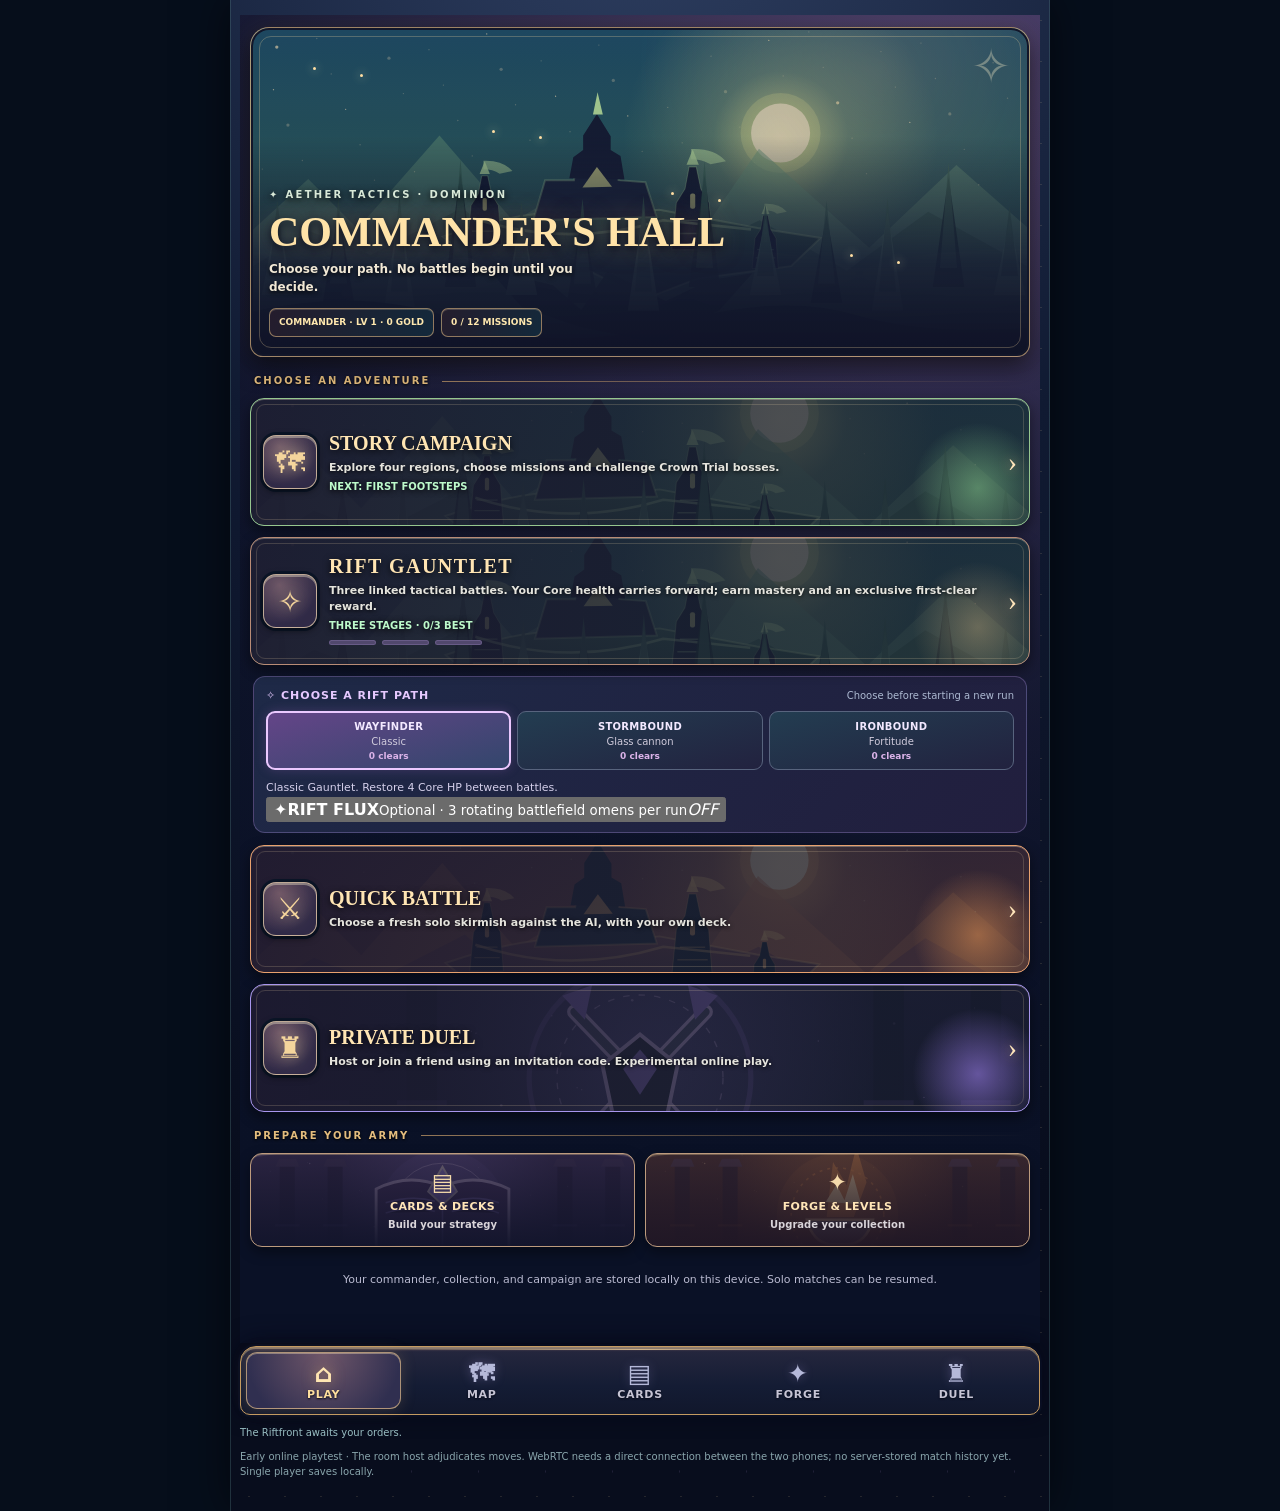
==== commit ca522200: "Add optional Rift Flux toggle, readable named three-stage forecast and first-clear info to Commander" ====
--- a/index.html
+++ b/index.html
@@ -4,7 +4,7 @@
 <meta name="theme-color" content="#17162b"><meta name="description" content="Richer detailed 32-bit-era pixel fantasy. A 55° tactical floating island in a luminous rift.">
 <meta name="apple-mobile-web-app-capable" content="yes"><meta name="apple-mobile-web-app-title" content="Dominion">
 <link rel="manifest" href="./manifest.webmanifest"><link rel="icon" href="./icon-192.png" sizes="192x192"><link rel="apple-touch-icon" href="./apple-touch-icon.png">
-<link rel="stylesheet" href="./v04-style.css"><link rel="stylesheet" href="./v05-style.css"><link rel="stylesheet" href="./v06-style.css"><link rel="stylesheet" href="./v08-onescreen.css"><link rel="stylesheet" href="./v15-grimoire.css"><link rel="stylesheet" href="./v16-ui.css"><link rel="stylesheet" href="./v17-layout.css"><link rel="stylesheet" href="./v18-abilities.css"><link rel="stylesheet" href="./v20-expansion.css"><link rel="stylesheet" href="./v21-progression.css"><link rel="stylesheet" href="./v22-balance.css"><link rel="stylesheet" href="./v30-shell.css?v=31"><link rel="stylesheet" href="./v32-celestial.css?v=32"><link rel="stylesheet" href="./v33-art-fixes.css?v=33"><link rel="stylesheet" href="./v34-art.css?v=34"><link rel="stylesheet" href="./v38-qa.css?v=38"><link rel="stylesheet" href="./v41-campaign-atlas.css?v=41"><link rel="stylesheet" href="./v42-forge-scroll.css?v=42"><link rel="stylesheet" href="./v43-battle.css?v=43"><link rel="stylesheet" href="./v44-encounters.css?v=44"><link rel="stylesheet" href="./v441-bosses.css?v=441"><link rel="stylesheet" href="./v442-story.css?v=442"><link rel="stylesheet" href="./v443-epilogues.css?v=443"><link rel="stylesheet" href="./v444-intel.css?v=4441"><link rel="stylesheet" href="./v446-objective-hud.css?v=446"><link rel="stylesheet" href="./v448-campaign-prep.css?v=448"><link rel="stylesheet" href="./v449-counsel.css?v=449"><link rel="stylesheet" href="./v452-loadouts.css?v=452"><link rel="stylesheet" href="./v46-gauntlet.css?v=460"><link rel="stylesheet" href="./v461-rift-paths.css?v=461"><link rel="stylesheet" href="./v462-masteries.css?v=462">
+<link rel="stylesheet" href="./v04-style.css"><link rel="stylesheet" href="./v05-style.css"><link rel="stylesheet" href="./v06-style.css"><link rel="stylesheet" href="./v08-onescreen.css"><link rel="stylesheet" href="./v15-grimoire.css"><link rel="stylesheet" href="./v16-ui.css"><link rel="stylesheet" href="./v17-layout.css"><link rel="stylesheet" href="./v18-abilities.css"><link rel="stylesheet" href="./v20-expansion.css"><link rel="stylesheet" href="./v21-progression.css"><link rel="stylesheet" href="./v22-balance.css"><link rel="stylesheet" href="./v30-shell.css?v=31"><link rel="stylesheet" href="./v32-celestial.css?v=32"><link rel="stylesheet" href="./v33-art-fixes.css?v=33"><link rel="stylesheet" href="./v34-art.css?v=34"><link rel="stylesheet" href="./v38-qa.css?v=38"><link rel="stylesheet" href="./v41-campaign-atlas.css?v=41"><link rel="stylesheet" href="./v42-forge-scroll.css?v=42"><link rel="stylesheet" href="./v43-battle.css?v=43"><link rel="stylesheet" href="./v44-encounters.css?v=44"><link rel="stylesheet" href="./v441-bosses.css?v=441"><link rel="stylesheet" href="./v442-story.css?v=442"><link rel="stylesheet" href="./v443-epilogues.css?v=443"><link rel="stylesheet" href="./v444-intel.css?v=4441"><link rel="stylesheet" href="./v446-objective-hud.css?v=446"><link rel="stylesheet" href="./v448-campaign-prep.css?v=448"><link rel="stylesheet" href="./v449-counsel.css?v=449"><link rel="stylesheet" href="./v452-loadouts.css?v=452"><link rel="stylesheet" href="./v46-gauntlet.css?v=460"><link rel="stylesheet" href="./v461-rift-paths.css?v=461"><link rel="stylesheet" href="./v462-masteries.css?v=462"><link rel="stylesheet" href="./v463-flux.css?v=463">
 </head><body><main id="game" data-tab="home">
 <header class="battle-header"><div class="battle-brand"><h1 class="logo">AETHER <em>DOMINION</em></h1></div>
  <nav class="menu" aria-label="Game mode"><button id="mode-ai" class="modebtn active">SOLO</button><button id="mode-online" class="modebtn">DUEL</button></nav><div id="battle-mode-tag" class="battle-mode-tag">⚔ SOLO BATTLE</div>
@@ -47,6 +47,13 @@
   <button type="button" data-rift-path="ironbound" aria-pressed="false"><b>IRONBOUND</b><small>Fortitude</small><em id="rift-clear-ironbound">0 clears</em></button>
  </div>
  <p id="rift-path-detail" role="status">Restore 4 Core HP between battles.</p>
+ <section class="v463-flux-panel" aria-label="Optional rotating Rift challenges">
+  <button id="v463-flux-toggle" type="button" aria-pressed="false"><span class="v463-flux-star">✦</span><span><strong>RIFT FLUX</strong><small>Optional · 3 rotating battlefield omens per run</small></span><em id="v463-flux-toggle-label">OFF</em></button>
+  <div id="v463-flux-details" hidden>
+   <p id="v463-flux-progress">First full Flux clear awards 60 gold once.</p>
+   <div class="v463-omen-forecast" id="v463-omen-forecast" aria-label="This run's three battlefield omens"></div>
+  </div>
+ </section>
 </section>
  <button type="button" id="home-quick" class="hall-choice hall-skirmish"><span class="hall-symbol">⚔</span><span class="hall-choice-text"><strong>QUICK BATTLE</strong><small>Choose a fresh solo skirmish against the AI, with your own deck.</small></span><span class="hall-arrow">›</span></button>
  <button type="button" id="home-duel" class="hall-choice hall-private"><span class="hall-symbol">♜</span><span class="hall-choice-text"><strong>PRIVATE DUEL</strong><small>Host or join a friend using an invitation code. Experimental online play.</small></span><span class="hall-arrow">›</span></button>
@@ -169,6 +176,6 @@
   </div>
 </section>
 </main>
-<script defer src="./v21-art.js"></script><script defer src="./v34-art.js?v=34"></script><script defer src="./v35-battle-art.js?v=35"></script><script defer src="./v37-art-unity.js?v=40"></script><script defer src="./v45-spell-art.js?v=4502"></script><script defer src="./v453-creature-art.js?v=453"></script><script defer src="./v454-creature-art.js?v=454"></script><script defer src="./v455-spell-art.js?v=455"></script><script defer src="./v456-creature-art.js?v=456"></script><script defer src="./v457-spell-art.js?v=457"></script><script defer src="./v458-creature-art.js?v=458"></script><script>window.DOMINION_V45_ART_RELEASE=true</script><script>window.DOMINION_V453_ART_RELEASE=true</script><script>window.DOMINION_V454_ART_RELEASE=true</script><script>window.DOMINION_V455_ART_RELEASE=true</script><script>window.DOMINION_V456_ART_RELEASE=true</script><script>window.DOMINION_V457_ART_RELEASE=true</script><script>window.DOMINION_V458_ART_RELEASE=true</script><script defer src="./v30-campaign-data.js?v=443"></script><script defer src="./v45-engine.js?v=462"></script><script defer src="./v45-scene.js?v=458"></script><script type="module" src="./v30-net.js"></script>
+<script defer src="./v21-art.js"></script><script defer src="./v34-art.js?v=34"></script><script defer src="./v35-battle-art.js?v=35"></script><script defer src="./v37-art-unity.js?v=40"></script><script defer src="./v45-spell-art.js?v=4502"></script><script defer src="./v453-creature-art.js?v=453"></script><script defer src="./v454-creature-art.js?v=454"></script><script defer src="./v455-spell-art.js?v=455"></script><script defer src="./v456-creature-art.js?v=456"></script><script defer src="./v457-spell-art.js?v=457"></script><script defer src="./v458-creature-art.js?v=458"></script><script>window.DOMINION_V45_ART_RELEASE=true</script><script>window.DOMINION_V453_ART_RELEASE=true</script><script>window.DOMINION_V454_ART_RELEASE=true</script><script>window.DOMINION_V455_ART_RELEASE=true</script><script>window.DOMINION_V456_ART_RELEASE=true</script><script>window.DOMINION_V457_ART_RELEASE=true</script><script>window.DOMINION_V458_ART_RELEASE=true</script><script defer src="./v30-campaign-data.js?v=443"></script><script defer src="./v45-engine.js?v=463"></script><script defer src="./v45-scene.js?v=458"></script><script type="module" src="./v30-net.js"></script>
 <script>if('serviceWorker' in navigator){addEventListener('load',()=>navigator.serviceWorker.register('./sw.js').catch(()=>{}))}</script>
-<script defer src="./v30-shell.js?v=41"></script><script defer src="./v46-gauntlet.js?v=462"></script><script defer src="./v32-details.js?v=32"></script><script defer src="./v41-campaign-atlas.js?v=449"></script></body></html>+<script defer src="./v30-shell.js?v=41"></script><script defer src="./v46-gauntlet.js?v=463"></script><script defer src="./v32-details.js?v=32"></script><script defer src="./v41-campaign-atlas.js?v=449"></script></body></html>
--- a/v462-masteries.css
+++ b/v462-masteries.css
@@ -0,0 +1,19 @@
+/* Dominion v4.6.2: complete 60-card Mastery Codex + career contracts */
+.v462-mastery-controls{display:grid;grid-template-columns:repeat(3,minmax(0,1fr));gap:6px;margin:0 0 9px}
+.v462-mastery-controls button{font:800 10px/1.25 system-ui,sans-serif;letter-spacing:.035em;border-radius:8px;background:#1d2c47;color:#dad5ed;border:1px solid #56617e;min-height:37px;padding:7px 3px}
+.v462-mastery-controls button[aria-pressed="true"]{border-color:#d6b6f3;background:linear-gradient(110deg,#5b417d,#343f67);color:#fff2ff;box-shadow:0 0 7px #9a79d73c}
+.v462-mastery-controls button:focus-visible{outline:2px solid #f0d7ff;outline-offset:2px}
+.v462-mastery-count{font:700 10px system-ui;letter-spacing:.07em;color:#bac6d9;margin:2px 0 10px}
+.v462-empty{padding:10px;border:1px solid #4a5674;border-radius:8px}
+.v462-contracts-heading{display:flex;flex-wrap:wrap;justify-content:space-between;align-items:center;gap:6px;margin-top:18px;margin-bottom:10px;padding-top:13px;border-top:1px solid #635c8a}
+.v462-contracts-heading span{font:bold 12px/1.4 system-ui;letter-spacing:.07em;color:#f1d8ff}
+.v462-contracts-heading small{font:600 10px system-ui;color:#bac5dc}
+.v462-contract-list{display:grid;gap:7px}
+.v462-contract{border:1px solid #64607a;border-radius:10px;background:linear-gradient(125deg,#2a294b,#233348);padding:11px}
+.v462-contract.complete{border-color:#567f79;background:linear-gradient(125deg,#20413f,#27364a)}
+.v462-contract-top{display:flex;justify-content:space-between;align-items:baseline;gap:8px;font:700 12px system-ui;color:#f5e8ff}
+.v462-contract-top span{font:800 10px system-ui;color:#e9cb8f;white-space:nowrap}
+.v462-contract.complete .v462-contract-top span{color:#a3ead3}
+.v462-contract-description{font:400 11px/1.5 system-ui;color:#c5cce0;margin:6px 0 8px}
+.v462-contract small{font:700 10px system-ui;color:#becfdf}
+@media(max-width:370px){.v462-mastery-controls button{font-size:9px;letter-spacing:0}.v462-contract{padding:9px}.v462-contract-top b{font-size:11px}}
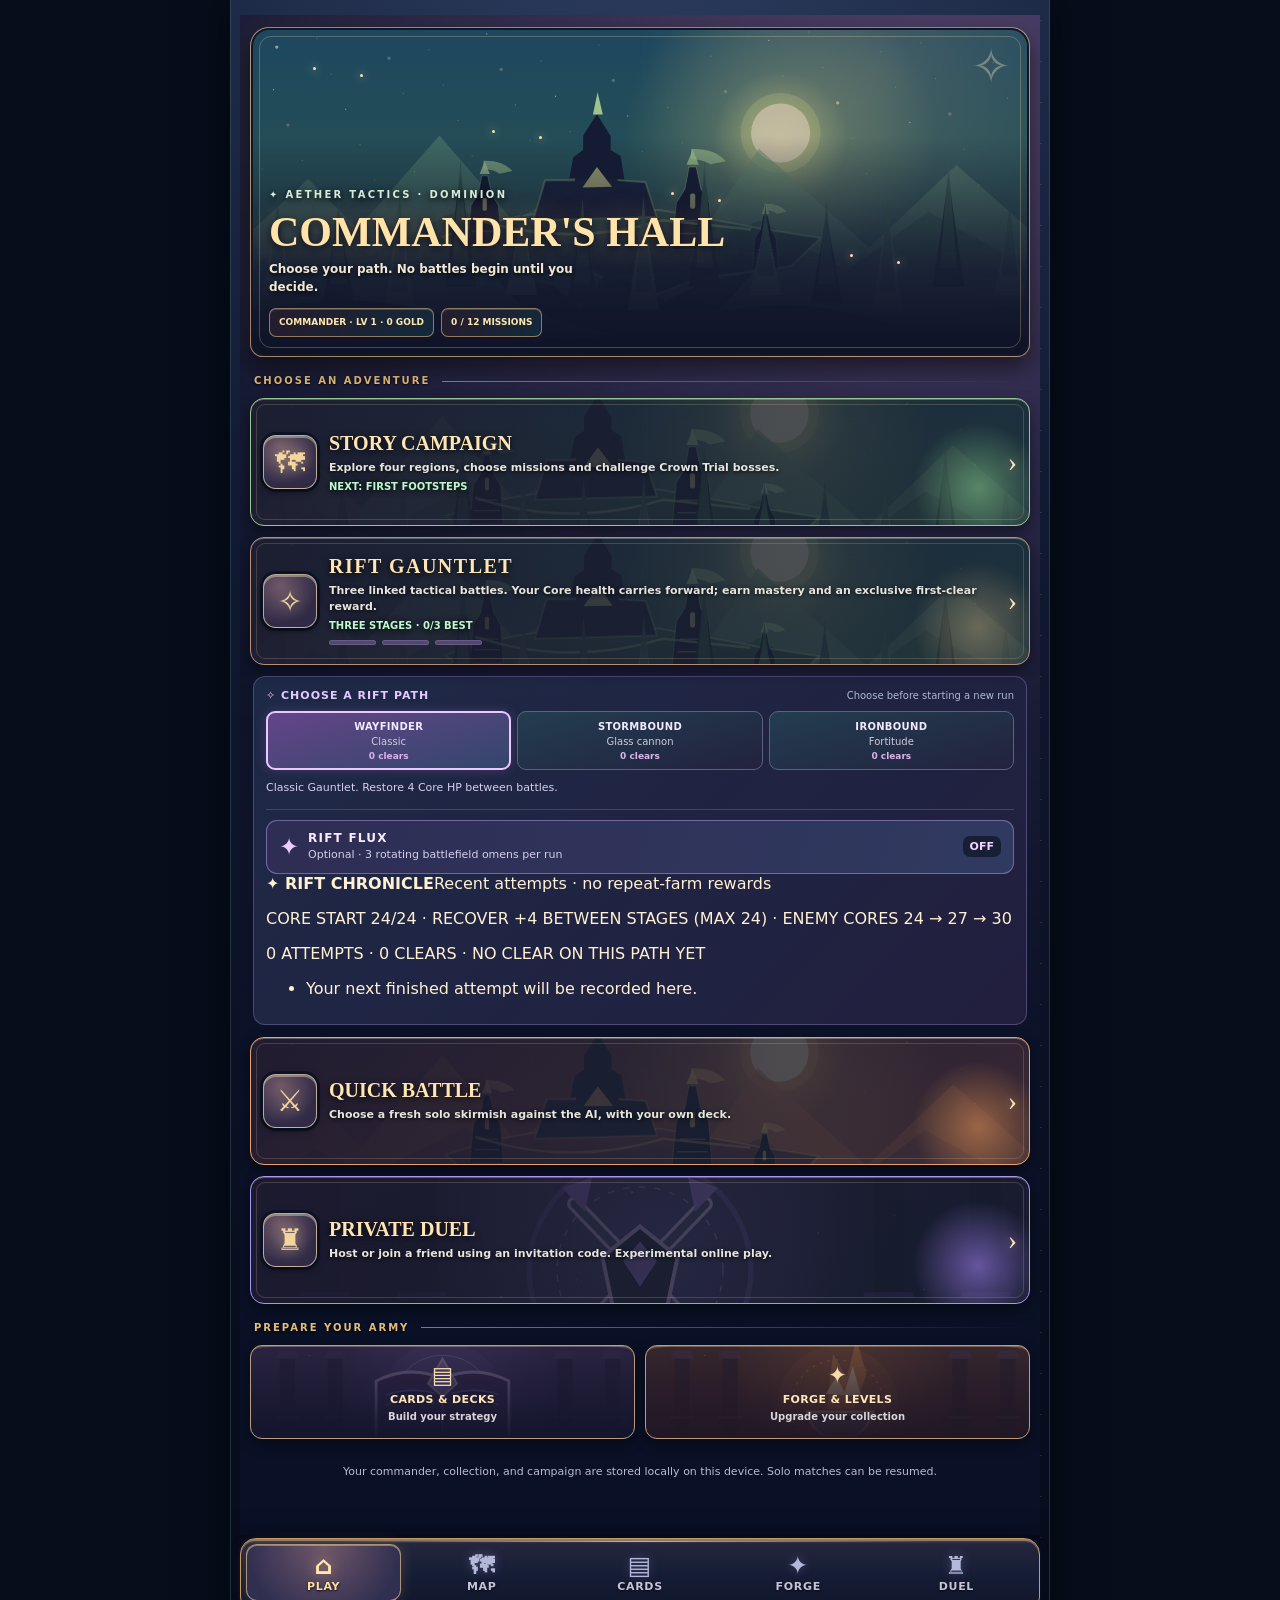
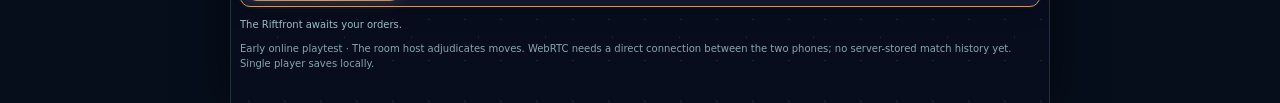
==== commit fda299e0: "v4.6.4: add visible Gauntlet Chronicle and explicit enemy Core forecast" ====
--- a/index.html
+++ b/index.html
@@ -4,7 +4,7 @@
 <meta name="theme-color" content="#17162b"><meta name="description" content="Richer detailed 32-bit-era pixel fantasy. A 55° tactical floating island in a luminous rift.">
 <meta name="apple-mobile-web-app-capable" content="yes"><meta name="apple-mobile-web-app-title" content="Dominion">
 <link rel="manifest" href="./manifest.webmanifest"><link rel="icon" href="./icon-192.png" sizes="192x192"><link rel="apple-touch-icon" href="./apple-touch-icon.png">
-<link rel="stylesheet" href="./v04-style.css"><link rel="stylesheet" href="./v05-style.css"><link rel="stylesheet" href="./v06-style.css"><link rel="stylesheet" href="./v08-onescreen.css"><link rel="stylesheet" href="./v15-grimoire.css"><link rel="stylesheet" href="./v16-ui.css"><link rel="stylesheet" href="./v17-layout.css"><link rel="stylesheet" href="./v18-abilities.css"><link rel="stylesheet" href="./v20-expansion.css"><link rel="stylesheet" href="./v21-progression.css"><link rel="stylesheet" href="./v22-balance.css"><link rel="stylesheet" href="./v30-shell.css?v=31"><link rel="stylesheet" href="./v32-celestial.css?v=32"><link rel="stylesheet" href="./v33-art-fixes.css?v=33"><link rel="stylesheet" href="./v34-art.css?v=34"><link rel="stylesheet" href="./v38-qa.css?v=38"><link rel="stylesheet" href="./v41-campaign-atlas.css?v=41"><link rel="stylesheet" href="./v42-forge-scroll.css?v=42"><link rel="stylesheet" href="./v43-battle.css?v=43"><link rel="stylesheet" href="./v44-encounters.css?v=44"><link rel="stylesheet" href="./v441-bosses.css?v=441"><link rel="stylesheet" href="./v442-story.css?v=442"><link rel="stylesheet" href="./v443-epilogues.css?v=443"><link rel="stylesheet" href="./v444-intel.css?v=4441"><link rel="stylesheet" href="./v446-objective-hud.css?v=446"><link rel="stylesheet" href="./v448-campaign-prep.css?v=448"><link rel="stylesheet" href="./v449-counsel.css?v=449"><link rel="stylesheet" href="./v452-loadouts.css?v=452"><link rel="stylesheet" href="./v46-gauntlet.css?v=460"><link rel="stylesheet" href="./v461-rift-paths.css?v=461"><link rel="stylesheet" href="./v462-masteries.css?v=462"><link rel="stylesheet" href="./v463-flux.css?v=463">
+<link rel="stylesheet" href="./v04-style.css"><link rel="stylesheet" href="./v05-style.css"><link rel="stylesheet" href="./v06-style.css"><link rel="stylesheet" href="./v08-onescreen.css"><link rel="stylesheet" href="./v15-grimoire.css"><link rel="stylesheet" href="./v16-ui.css"><link rel="stylesheet" href="./v17-layout.css"><link rel="stylesheet" href="./v18-abilities.css"><link rel="stylesheet" href="./v20-expansion.css"><link rel="stylesheet" href="./v21-progression.css"><link rel="stylesheet" href="./v22-balance.css"><link rel="stylesheet" href="./v30-shell.css?v=31"><link rel="stylesheet" href="./v32-celestial.css?v=32"><link rel="stylesheet" href="./v33-art-fixes.css?v=33"><link rel="stylesheet" href="./v34-art.css?v=34"><link rel="stylesheet" href="./v38-qa.css?v=38"><link rel="stylesheet" href="./v41-campaign-atlas.css?v=41"><link rel="stylesheet" href="./v42-forge-scroll.css?v=42"><link rel="stylesheet" href="./v43-battle.css?v=43"><link rel="stylesheet" href="./v44-encounters.css?v=44"><link rel="stylesheet" href="./v441-bosses.css?v=441"><link rel="stylesheet" href="./v442-story.css?v=442"><link rel="stylesheet" href="./v443-epilogues.css?v=443"><link rel="stylesheet" href="./v444-intel.css?v=4441"><link rel="stylesheet" href="./v446-objective-hud.css?v=446"><link rel="stylesheet" href="./v448-campaign-prep.css?v=448"><link rel="stylesheet" href="./v449-counsel.css?v=449"><link rel="stylesheet" href="./v452-loadouts.css?v=452"><link rel="stylesheet" href="./v46-gauntlet.css?v=460"><link rel="stylesheet" href="./v461-rift-paths.css?v=461"><link rel="stylesheet" href="./v462-masteries.css?v=462"><link rel="stylesheet" href="./v463-flux.css?v=463"><link rel="stylesheet" href="./v464-chronicle.css?v=464">
 </head><body><main id="game" data-tab="home">
 <header class="battle-header"><div class="battle-brand"><h1 class="logo">AETHER <em>DOMINION</em></h1></div>
  <nav class="menu" aria-label="Game mode"><button id="mode-ai" class="modebtn active">SOLO</button><button id="mode-online" class="modebtn">DUEL</button></nav><div id="battle-mode-tag" class="battle-mode-tag">⚔ SOLO BATTLE</div>
@@ -53,6 +53,12 @@
    <p id="v463-flux-progress">First full Flux clear awards 60 gold once.</p>
    <div class="v463-omen-forecast" id="v463-omen-forecast" aria-label="This run's three battlefield omens"></div>
   </div>
+ </section>
+ <section class="v464-chronicle" aria-label="Rift path pressure and your run history">
+  <div class="v464-heading"><strong>✦ RIFT CHRONICLE</strong><span>Recent attempts · no repeat-farm rewards</span></div>
+  <p id="v464-stage-forecast" role="status">Choose a route to preview the Core challenge.</p>
+  <p id="v464-run-best">No Gauntlet clears recorded yet.</p>
+  <ul id="v464-run-history" aria-label="Latest four Gauntlet attempts"><li class="v464-history-empty">Your next finished attempt will be recorded here.</li></ul>
  </section>
 </section>
  <button type="button" id="home-quick" class="hall-choice hall-skirmish"><span class="hall-symbol">⚔</span><span class="hall-choice-text"><strong>QUICK BATTLE</strong><small>Choose a fresh solo skirmish against the AI, with your own deck.</small></span><span class="hall-arrow">›</span></button>
@@ -176,6 +182,6 @@
   </div>
 </section>
 </main>
-<script defer src="./v21-art.js"></script><script defer src="./v34-art.js?v=34"></script><script defer src="./v35-battle-art.js?v=35"></script><script defer src="./v37-art-unity.js?v=40"></script><script defer src="./v45-spell-art.js?v=4502"></script><script defer src="./v453-creature-art.js?v=453"></script><script defer src="./v454-creature-art.js?v=454"></script><script defer src="./v455-spell-art.js?v=455"></script><script defer src="./v456-creature-art.js?v=456"></script><script defer src="./v457-spell-art.js?v=457"></script><script defer src="./v458-creature-art.js?v=458"></script><script>window.DOMINION_V45_ART_RELEASE=true</script><script>window.DOMINION_V453_ART_RELEASE=true</script><script>window.DOMINION_V454_ART_RELEASE=true</script><script>window.DOMINION_V455_ART_RELEASE=true</script><script>window.DOMINION_V456_ART_RELEASE=true</script><script>window.DOMINION_V457_ART_RELEASE=true</script><script>window.DOMINION_V458_ART_RELEASE=true</script><script defer src="./v30-campaign-data.js?v=443"></script><script defer src="./v45-engine.js?v=463"></script><script defer src="./v45-scene.js?v=458"></script><script type="module" src="./v30-net.js"></script>
+<script defer src="./v21-art.js"></script><script defer src="./v34-art.js?v=34"></script><script defer src="./v35-battle-art.js?v=35"></script><script defer src="./v37-art-unity.js?v=40"></script><script defer src="./v45-spell-art.js?v=4502"></script><script defer src="./v453-creature-art.js?v=453"></script><script defer src="./v454-creature-art.js?v=454"></script><script defer src="./v455-spell-art.js?v=455"></script><script defer src="./v456-creature-art.js?v=456"></script><script defer src="./v457-spell-art.js?v=457"></script><script defer src="./v458-creature-art.js?v=458"></script><script>window.DOMINION_V45_ART_RELEASE=true</script><script>window.DOMINION_V453_ART_RELEASE=true</script><script>window.DOMINION_V454_ART_RELEASE=true</script><script>window.DOMINION_V455_ART_RELEASE=true</script><script>window.DOMINION_V456_ART_RELEASE=true</script><script>window.DOMINION_V457_ART_RELEASE=true</script><script>window.DOMINION_V458_ART_RELEASE=true</script><script defer src="./v30-campaign-data.js?v=443"></script><script defer src="./v45-engine.js?v=464"></script><script defer src="./v45-scene.js?v=458"></script><script type="module" src="./v30-net.js"></script>
 <script>if('serviceWorker' in navigator){addEventListener('load',()=>navigator.serviceWorker.register('./sw.js').catch(()=>{}))}</script>
-<script defer src="./v30-shell.js?v=41"></script><script defer src="./v46-gauntlet.js?v=463"></script><script defer src="./v32-details.js?v=32"></script><script defer src="./v41-campaign-atlas.js?v=449"></script></body></html>+<script defer src="./v30-shell.js?v=41"></script><script defer src="./v46-gauntlet.js?v=464"></script><script defer src="./v32-details.js?v=32"></script><script defer src="./v41-campaign-atlas.js?v=449"></script></body></html>
--- a/v463-flux.css
+++ b/v463-flux.css
@@ -0,0 +1,20 @@
+/* v4.6.3: Optional Rift Flux tactical omens in existing Commander Hall */
+.v463-flux-panel{margin-top:12px;border-top:1px solid rgba(175,156,217,.25);padding-top:10px}
+#v463-flux-toggle{display:flex;align-items:center;gap:9px;width:100%;border:1px solid rgba(188,161,240,.48);border-radius:11px;padding:10px 12px;background:linear-gradient(110deg,#2e2d54,#303a60);color:#e7def9;text-align:left}
+#v463-flux-toggle[aria-pressed="true"]{border-color:#dfbbff;background:linear-gradient(120deg,#59407a,#33466d);box-shadow:inset 0 1px rgba(255,255,255,.15),0 0 11px rgba(168,103,235,.19)}
+#v463-flux-toggle:focus-visible{outline:2px solid #ffe1ff;outline-offset:2px}
+#v463-flux-toggle:disabled{opacity:.78}
+#v463-flux-toggle .v463-flux-star{font-size:24px;line-height:1;color:#efccff}
+#v463-flux-toggle span:nth-child(2){display:flex;flex:1;flex-direction:column;gap:3px;min-width:0}
+#v463-flux-toggle strong{font:850 12px/1.2 system-ui;letter-spacing:.1em;color:#fbebff}
+#v463-flux-toggle small{font:500 11px/1.35 system-ui;color:#d3cfeb}
+#v463-flux-toggle em{font:850 11px system-ui;color:#f4d3ff;font-style:normal;padding:4px 7px;background:#171f35;border-radius:7px}
+#v463-flux-progress{font:650 11px/1.5 system-ui;color:#e4d2fc;margin:10px 2px 8px}
+.v463-omen-forecast{display:grid;gap:6px}
+.v463-omen-row{display:flex;gap:9px;align-items:start;background:#1e2c49;border:1px solid #5d537e;padding:8px;border-radius:8px}
+.v463-omen-row.current{border-color:#dcbcff;background:#334266}
+.v463-omen-step{display:flex;align-items:center;justify-content:center;flex:0 0 23px;width:23px;height:23px;border-radius:50%;color:#eedfff;font:800 12px system-ui;background:#5d4982}
+.v463-omen-row>span:last-child{display:flex;flex-direction:column;gap:2px;min-width:0}
+.v463-omen-row b{font:800 11px system-ui;color:#f5e8ff}
+.v463-omen-row small{font:450 11px/1.45 system-ui;color:#c6cede}
+@media(max-width:370px){#v463-flux-toggle{padding:9px;gap:7px}#v463-flux-toggle small{font-size:10px}.v463-omen-row small{font-size:10px}}
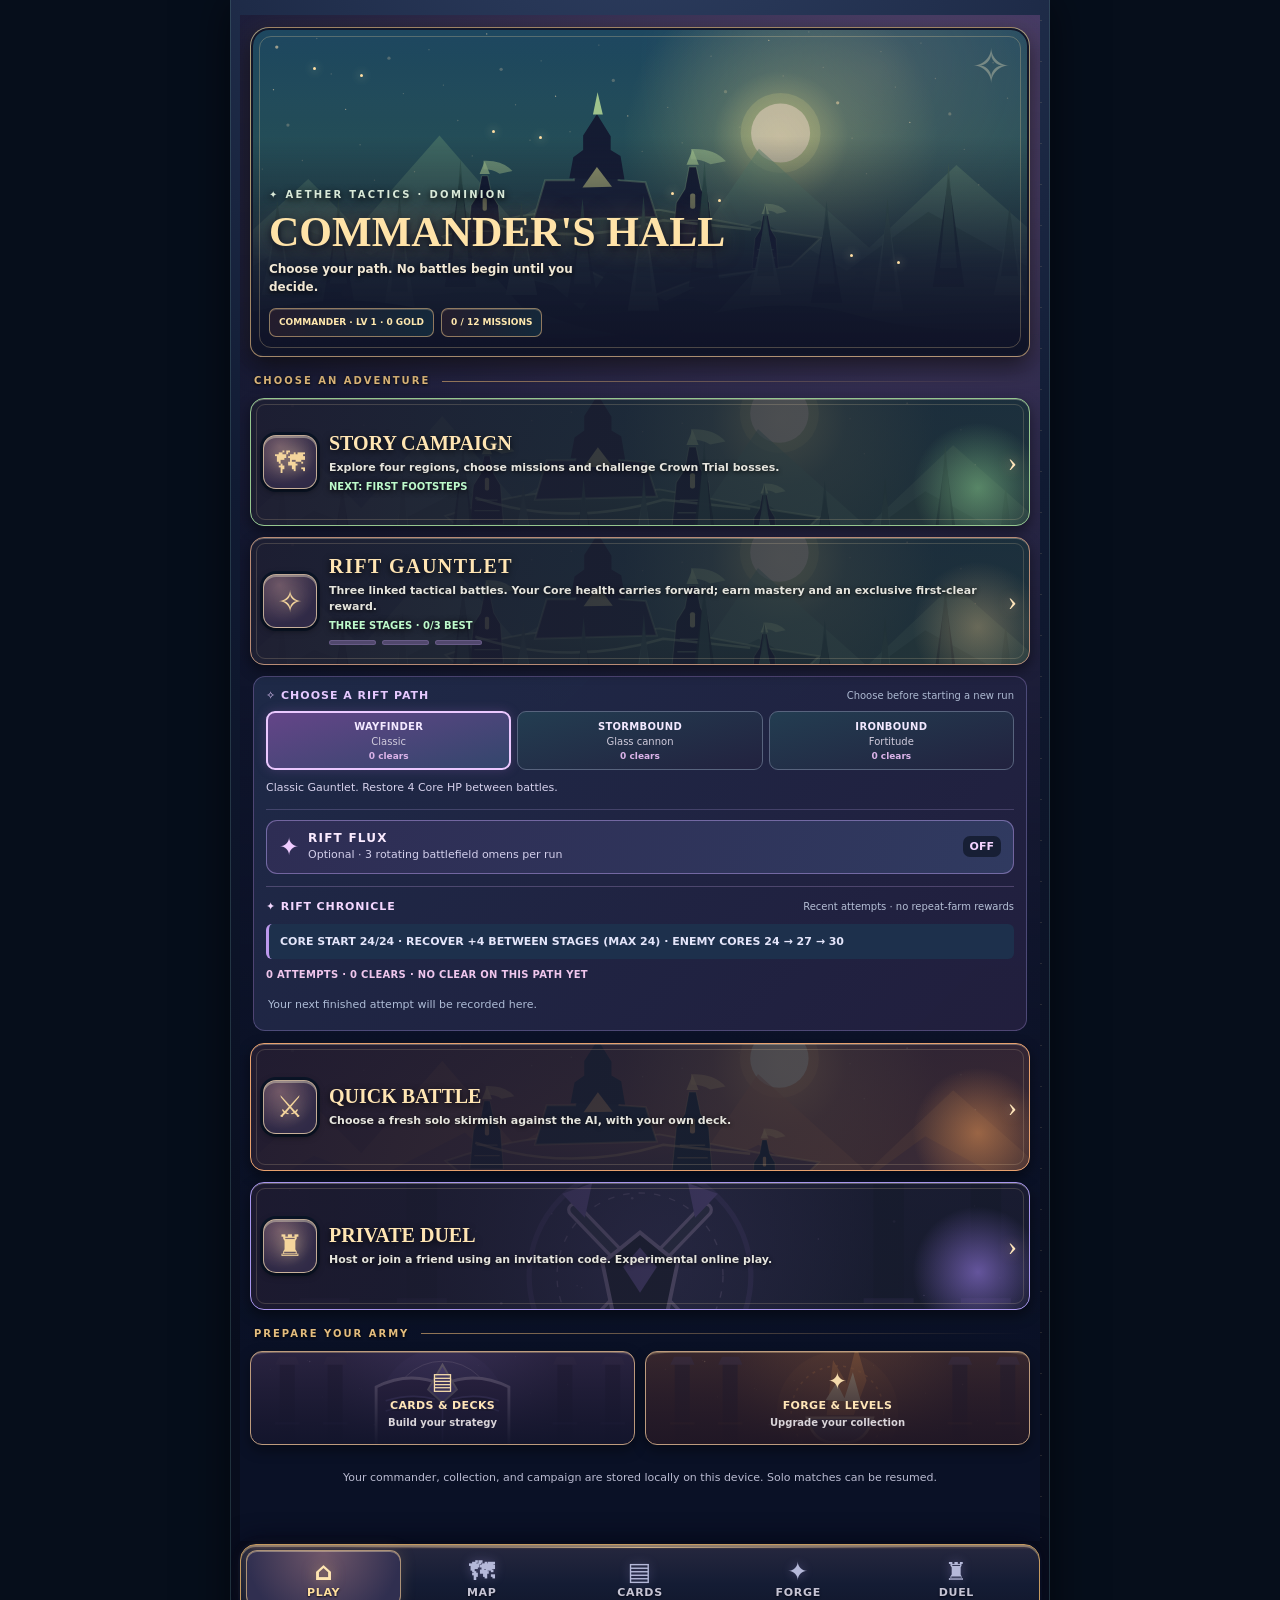
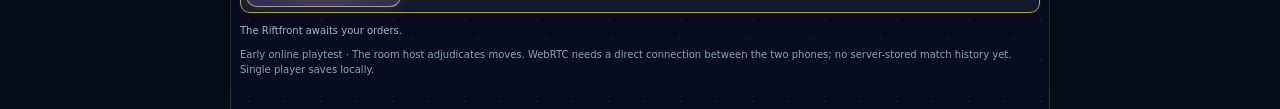
==== commit 605d8cab: "Correct stale HTML app title for Dominion v4.6.4" ====
--- a/index.html
+++ b/index.html
@@ -1,6 +1,6 @@
 <!doctype html>
 <html lang="en"><head><meta charset="utf-8"><meta name="viewport" content="width=device-width,initial-scale=1,viewport-fit=cover">
-<title>Aether Tactics: Dominion — Four Painted Tactical Spells v4.5.5</title>
+<title>Aether Tactics: Dominion — Rift Chronicle v4.6.4</title>
 <meta name="theme-color" content="#17162b"><meta name="description" content="Richer detailed 32-bit-era pixel fantasy. A 55° tactical floating island in a luminous rift.">
 <meta name="apple-mobile-web-app-capable" content="yes"><meta name="apple-mobile-web-app-title" content="Dominion">
 <link rel="manifest" href="./manifest.webmanifest"><link rel="icon" href="./icon-192.png" sizes="192x192"><link rel="apple-touch-icon" href="./apple-touch-icon.png">
--- a/v464-chronicle.css
+++ b/v464-chronicle.css
@@ -0,0 +1,13 @@
+/* Dominion v4.6.4 — clear replayability records without extra reward farming. */
+.v464-chronicle{margin-top:12px;border-top:1px solid rgba(198,168,227,.27);padding-top:12px}
+.v464-heading{display:flex;align-items:baseline;flex-wrap:wrap;justify-content:space-between;gap:5px}
+.v464-heading strong{color:#f4d7ff;font:800 11px/1.4 system-ui;letter-spacing:.08em}
+.v464-heading span{color:#b5bfd5;font:500 10px/1.4 system-ui}
+#v464-stage-forecast{margin:10px 0 5px;padding:9px 11px;background:#1d304c;border-left:3px solid #bd99ed;border-radius:6px;color:#e4e5fa;font:600 11px/1.55 system-ui;overflow-wrap:anywhere}
+#v464-run-best{margin:8px 0;color:#efc6ec;font:750 10px/1.6 system-ui;letter-spacing:.03em}
+#v464-run-history{display:grid;gap:5px;padding:0;margin:8px 0 0;list-style:none}
+.v464-history-entry{display:flex;flex-wrap:wrap;justify-content:space-between;align-items:baseline;gap:4px 8px;padding:8px 9px;background:rgba(21,31,54,.7);border:1px solid rgba(171,153,210,.2);border-radius:8px}
+.v464-history-entry strong{color:#f1d2ff;font:800 10px/1.4 system-ui}
+.v464-history-entry span{color:#cdd8ed;font:550 10px/1.4 system-ui}
+.v464-history-empty{color:#aebcd6;font:500 11px/1.5 system-ui;padding:6px 2px}
+@media(max-width:370px){.v464-history-entry{display:block}.v464-history-entry span{display:block;margin-top:3px}#v464-stage-forecast{font-size:10px}}
